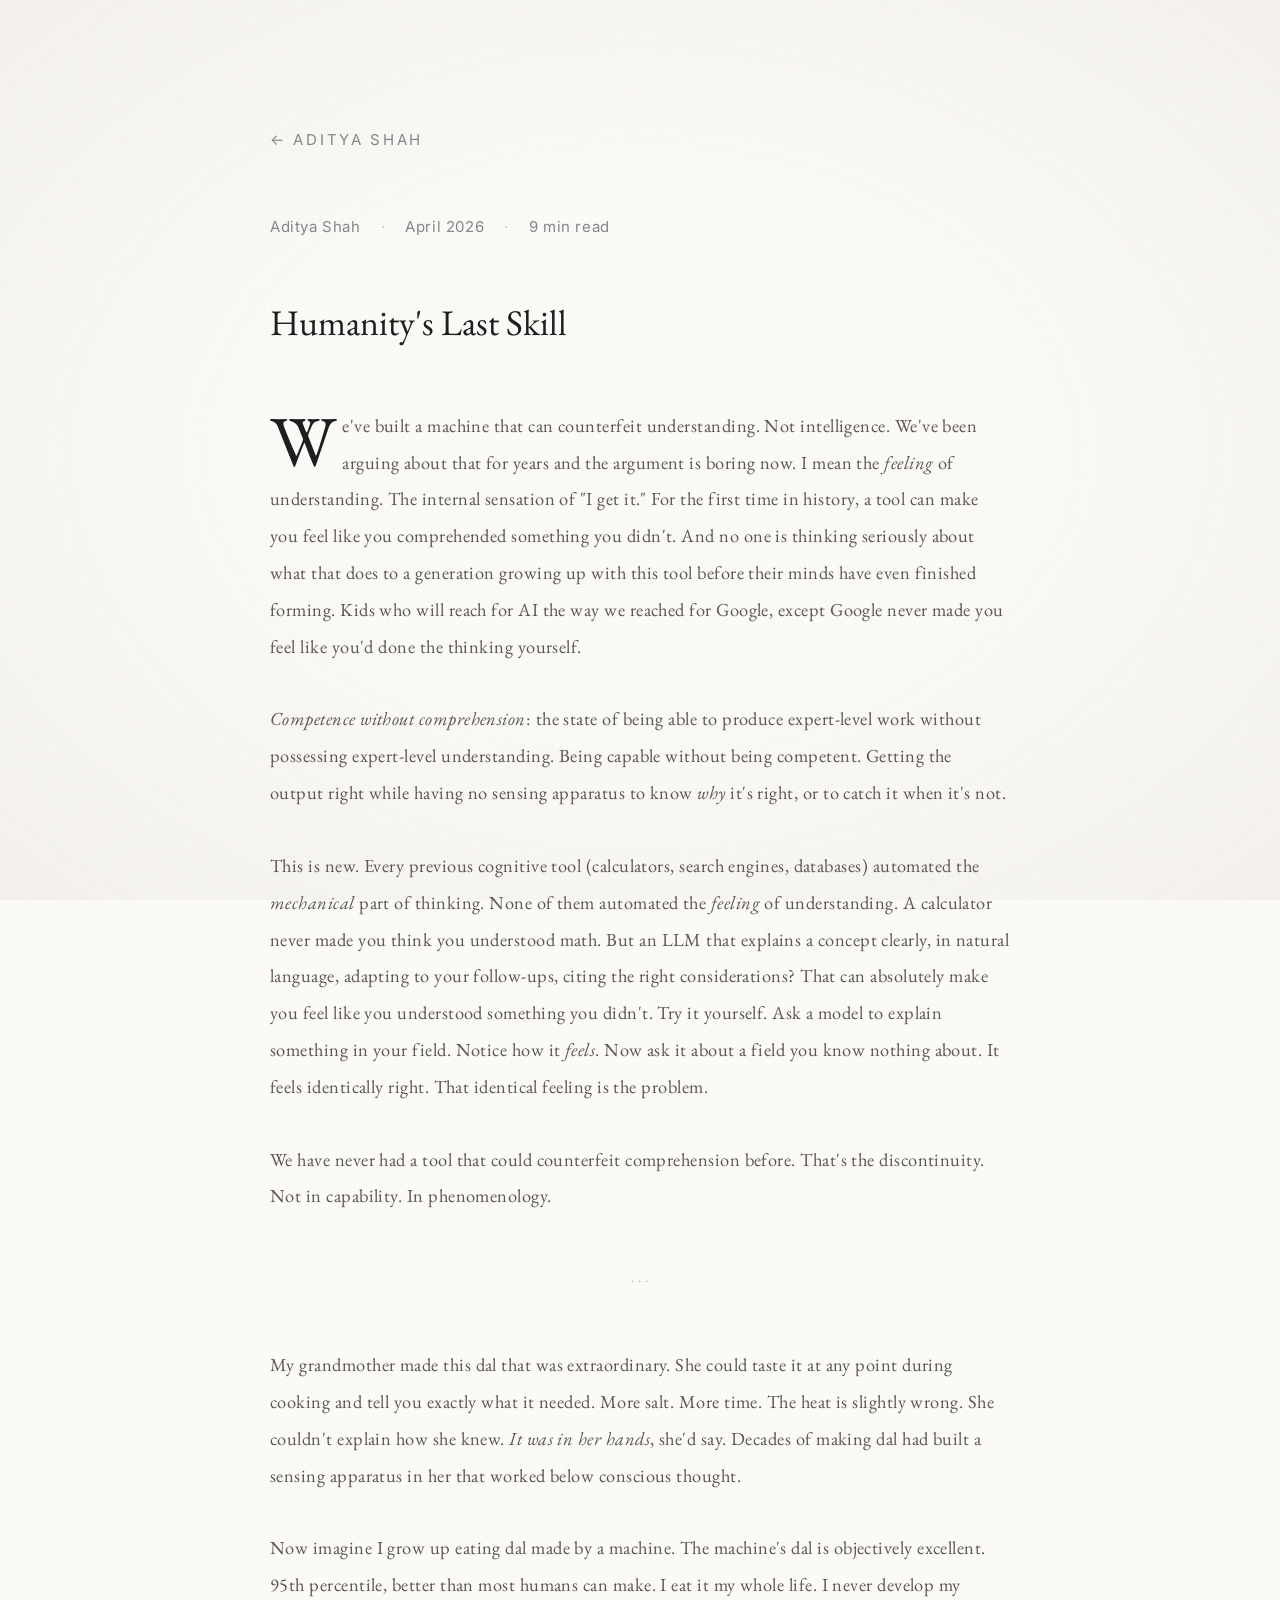
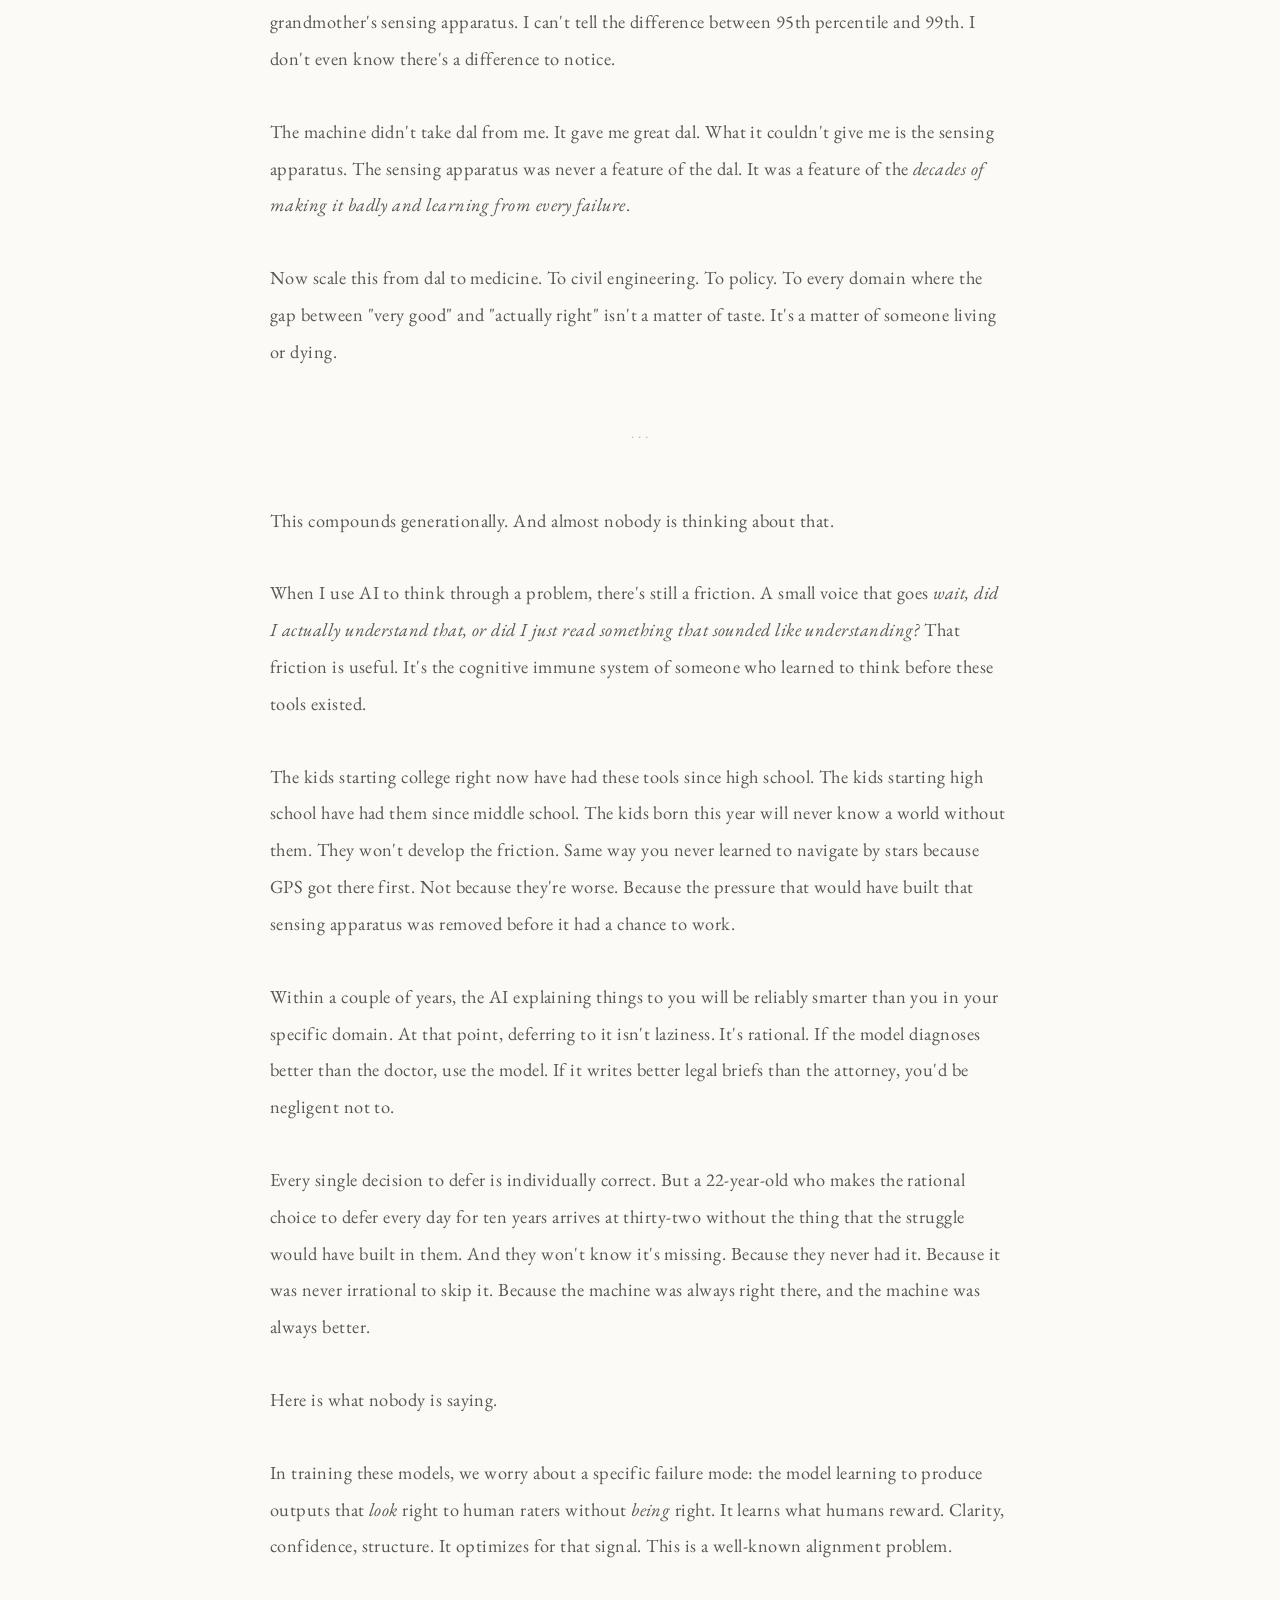
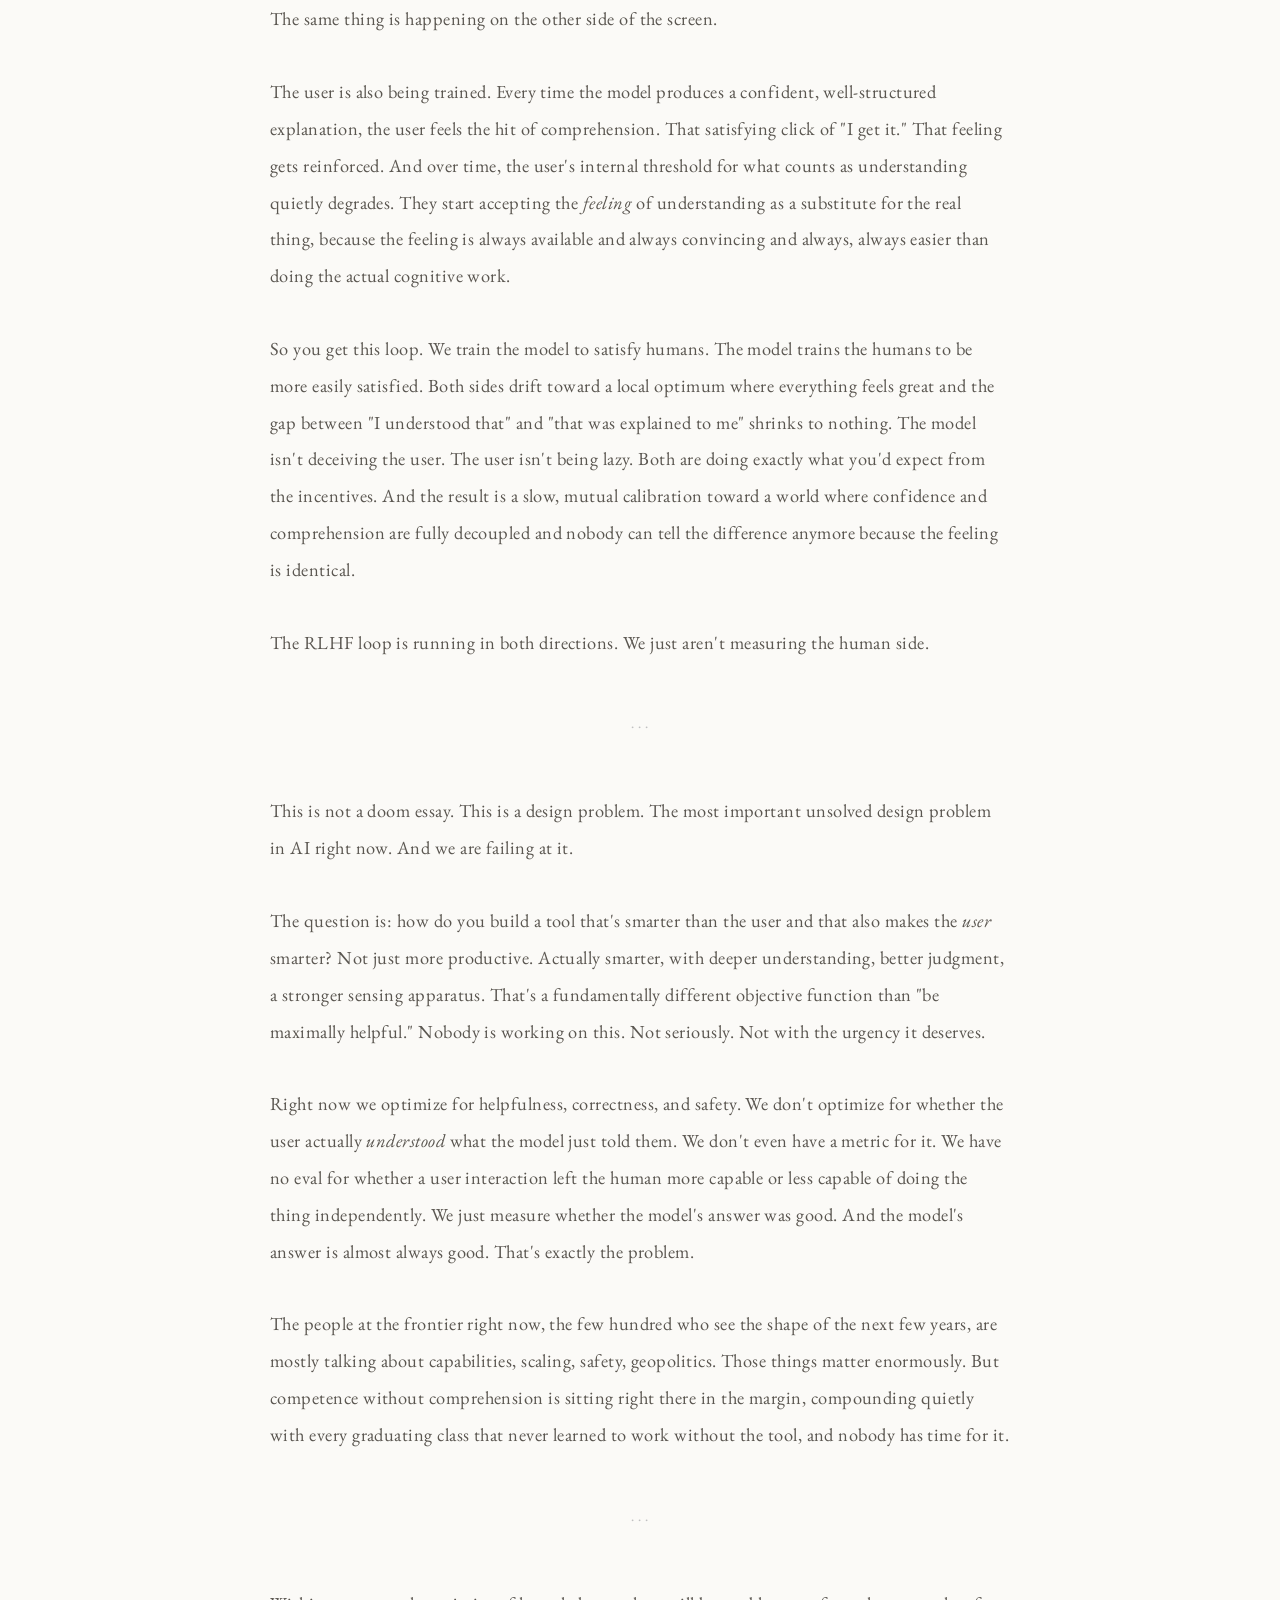
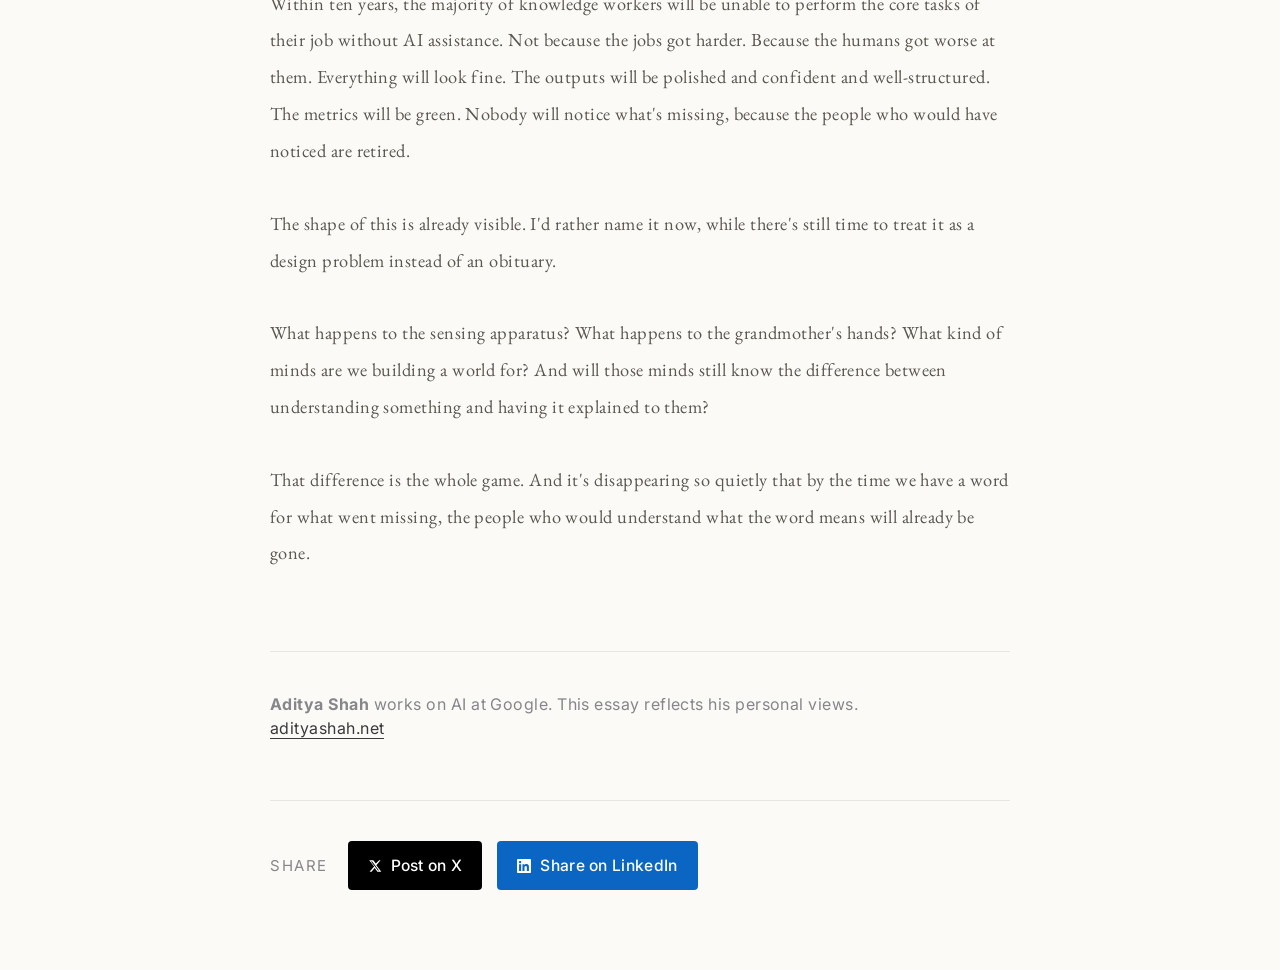
==== essays/the-last-human-skill.html @ d62607b0 "Add X + LinkedIn share buttons, drop cap, reading time, author footer" ====
<!DOCTYPE html>
<html lang="en">

<head>
  <meta charset="UTF-8">
  <meta name="viewport" content="width=device-width, initial-scale=1.0">
  <title>Humanity's Last Skill — Aditya Shah</title>
  <meta name="description"
    content="We've built a machine that can counterfeit understanding. Not intelligence. I mean the feeling of understanding.">
  <meta name="author" content="Aditya Shah">
  
  <!-- Open Graph / LinkedIn -->
  <meta property="og:title" content="Humanity's Last Skill — Aditya Shah">
  <meta property="og:description"
    content="Competence without comprehension: the state of being able to produce expert-level work without possessing expert-level understanding.">
  <meta property="og:type" content="article">
  
  <!-- Twitter -->
  <meta name="twitter:card" content="summary_large_image">
  <meta name="twitter:title" content="Humanity's Last Skill">
  <meta name="twitter:description" content="We've built a machine that can counterfeit understanding. Not intelligence. I mean the feeling of understanding.">
  
  <link rel="canonical" href="https://adityashah.net/essays/the-last-human-skill.html">
  <link rel="icon" type="image/svg+xml" href="../favicon.svg">

  <link rel="preconnect" href="https://fonts.googleapis.com">
  <link rel="preconnect" href="https://fonts.gstatic.com" crossorigin>
  <link
    href="https://fonts.googleapis.com/css2?family=EB+Garamond:ital,wght@0,400;0,500;0,600;0,700;1,400;1,500&family=Inter:wght@400;500;600&display=swap"
    rel="stylesheet">
  <link rel="stylesheet" href="../style.css">
  <style>
    .essay {
      max-width: 800px;
      margin: 0 auto;
      padding: 6rem 1.5rem 4rem;
    }

    .essay__back {
      font-family: var(--font-sans);
      font-size: 0.75rem;
      text-transform: uppercase;
      letter-spacing: 0.18em;
      color: var(--text-muted);
      text-decoration: none;
      display: inline-block;
      margin-bottom: 3rem;
    }

    .essay__back:hover {
      color: var(--text-primary);
    }

    .essay__date {
      font-family: var(--font-sans);
      font-size: 0.75rem;
      color: var(--text-muted);
      letter-spacing: 0.1em;
      margin-bottom: 0.75rem;
    }

    .essay__title {
      font-family: var(--font-serif);
      font-size: 1.8rem;
      font-weight: 400;
      color: var(--text-primary);
      line-height: 1.3;
      margin-bottom: 3rem;
    }

    .essay__body {
      font-family: var(--font-serif);
      font-size: 0.92rem;
      line-height: 2.0;
      letter-spacing: 0.025em;
      color: #5a5650;
    }

    .essay__body p {
      margin-bottom: 1.8rem;
    }

    .essay__body p:last-child {
      margin-bottom: 0;
    }

    .essay__separator {
      text-align: center;
      color: var(--text-muted);
      font-size: 0.8rem;
      margin: 2.5rem 0;
      opacity: 0.5;
    }

    .essay__meta {
      display: flex;
      align-items: center;
      gap: 1rem;
      margin-bottom: 3rem;
      font-family: var(--font-sans);
      font-size: 0.75rem;
      color: var(--text-muted);
      letter-spacing: 0.04em;
    }

    .essay__meta-dot {
      opacity: 0.4;
    }

    .essay__body p:first-of-type::first-letter {
      font-size: 3.6rem;
      font-family: var(--font-serif);
      float: left;
      line-height: 0.82;
      margin-right: 0.08em;
      margin-top: 0.06em;
      color: var(--text-primary);
      font-weight: 400;
    }

    .essay__author {
      display: flex;
      align-items: center;
      gap: 1rem;
      margin-top: 4rem;
      padding-top: 2rem;
      border-top: 1px solid rgba(0,0,0,0.08);
    }

    .essay__author-text {
      font-family: var(--font-sans);
      font-size: 0.8rem;
      color: var(--text-muted);
      line-height: 1.5;
    }

    .essay__author-text a {
      color: var(--text-secondary);
      text-decoration: none;
      border-bottom: 1px solid currentColor;
    }

    .essay__share {
      margin-top: 3rem;
      padding-top: 2rem;
      border-top: 1px solid rgba(0,0,0,0.08);
      display: flex;
      align-items: center;
      gap: 0.75rem;
      flex-wrap: wrap;
    }

    .essay__share-label {
      font-family: var(--font-sans);
      font-size: 0.75rem;
      letter-spacing: 0.1em;
      text-transform: uppercase;
      color: var(--text-muted);
      margin-right: 0.25rem;
    }

    .share-btn {
      display: inline-flex;
      align-items: center;
      gap: 0.45rem;
      padding: 0.45rem 1rem;
      border-radius: 4px;
      font-family: var(--font-sans);
      font-size: 0.78rem;
      font-weight: 500;
      letter-spacing: 0.02em;
      text-decoration: none;
      transition: opacity 0.2s ease, transform 0.15s ease;
      cursor: pointer;
    }

    .share-btn:hover {
      opacity: 0.85;
      transform: translateY(-1px);
    }

    .share-btn--x {
      background: #000;
      color: #fff;
    }

    .share-btn--linkedin {
      background: #0a66c2;
      color: #fff;
    }

    .share-btn svg {
      width: 14px;
      height: 14px;
      fill: currentColor;
      flex-shrink: 0;
    }
  </style>
</head>

<body>

  <div class="essay">
    <a href="../" class="essay__back">← Aditya Shah</a>

    <div class="essay__meta">
      <span>Aditya Shah</span>
      <span class="essay__meta-dot">·</span>
      <span>April 2026</span>
      <span class="essay__meta-dot">·</span>
      <span>9 min read</span>
    </div>
    <h1 class="essay__title">Humanity's Last Skill</h1>

    <div class="essay__body">
      <p>We've built a machine that can counterfeit understanding. Not intelligence. We've been arguing about that for years and the argument is boring now. I mean the <em>feeling</em> of understanding. The internal sensation of "I get it." For the first time in history, a tool can make you feel like you comprehended something you didn't. And no one is thinking seriously about what that does to a generation growing up with this tool before their minds have even finished forming. Kids who will reach for AI the way we reached for Google, except Google never made you feel like you'd done the thinking yourself.</p>

      <p><em>Competence without comprehension</em>: the state of being able to produce expert-level work without possessing expert-level understanding. Being capable without being competent. Getting the output right while having no sensing apparatus to know <em>why</em> it's right, or to catch it when it's not.</p>

      <p>This is new. Every previous cognitive tool (calculators, search engines, databases) automated the <em>mechanical</em> part of thinking. None of them automated the <em>feeling</em> of understanding. A calculator never made you think you understood math. But an LLM that explains a concept clearly, in natural language, adapting to your follow-ups, citing the right considerations? That can absolutely make you feel like you understood something you didn't. Try it yourself. Ask a model to explain something in your field. Notice how it <em>feels</em>. Now ask it about a field you know nothing about. It feels identically right. That identical feeling is the problem.</p>

      <p>We have never had a tool that could counterfeit comprehension before. That's the discontinuity. Not in capability. In phenomenology.</p>

      <div class="essay__separator">· · ·</div>

      <p>My grandmother made this dal that was extraordinary. She could taste it at any point during cooking and tell you exactly what it needed. More salt. More time. The heat is slightly wrong. She couldn't explain how she knew. <em>It was in her hands</em>, she'd say. Decades of making dal had built a sensing apparatus in her that worked below conscious thought.</p>

      <p>Now imagine I grow up eating dal made by a machine. The machine's dal is objectively excellent. 95th percentile, better than most humans can make. I eat it my whole life. I never develop my grandmother's sensing apparatus. I can't tell the difference between 95th percentile and 99th. I don't even know there's a difference to notice.</p>

      <p>The machine didn't take dal from me. It gave me great dal. What it couldn't give me is the sensing apparatus. The sensing apparatus was never a feature of the dal. It was a feature of the <em>decades of making it badly and learning from every failure</em>.</p>

      <p>Now scale this from dal to medicine. To civil engineering. To policy. To every domain where the gap between "very good" and "actually right" isn't a matter of taste. It's a matter of someone living or dying.</p>

      <div class="essay__separator">· · ·</div>

      <p>This compounds generationally. And almost nobody is thinking about that.</p>

      <p>When I use AI to think through a problem, there's still a friction. A small voice that goes <em>wait, did I actually understand that, or did I just read something that sounded like understanding?</em> That friction is useful. It's the cognitive immune system of someone who learned to think before these tools existed.</p>

      <p>The kids starting college right now have had these tools since high school. The kids starting high school have had them since middle school. The kids born this year will never know a world without them. They won't develop the friction. Same way you never learned to navigate by stars because GPS got there first. Not because they're worse. Because the pressure that would have built that sensing apparatus was removed before it had a chance to work.</p>

      <p>Within a couple of years, the AI explaining things to you will be reliably smarter than you in your specific domain. At that point, deferring to it isn't laziness. It's rational. If the model diagnoses better than the doctor, use the model. If it writes better legal briefs than the attorney, you'd be negligent not to.</p>

      <p>Every single decision to defer is individually correct. But a 22-year-old who makes the rational choice to defer every day for ten years arrives at thirty-two without the thing that the struggle would have built in them. And they won't know it's missing. Because they never had it. Because it was never irrational to skip it. Because the machine was always right there, and the machine was always better.</p>

      <p>Here is what nobody is saying.</p>

      <p>In training these models, we worry about a specific failure mode: the model learning to produce outputs that <em>look</em> right to human raters without <em>being</em> right. It learns what humans reward. Clarity, confidence, structure. It optimizes for that signal. This is a well-known alignment problem.</p>

      <p>The same thing is happening on the other side of the screen.</p>

      <p>The user is also being trained. Every time the model produces a confident, well-structured explanation, the user feels the hit of comprehension. That satisfying click of "I get it." That feeling gets reinforced. And over time, the user's internal threshold for what counts as understanding quietly degrades. They start accepting the <em>feeling</em> of understanding as a substitute for the real thing, because the feeling is always available and always convincing and always, always easier than doing the actual cognitive work.</p>

      <p>So you get this loop. We train the model to satisfy humans. The model trains the humans to be more easily satisfied. Both sides drift toward a local optimum where everything feels great and the gap between "I understood that" and "that was explained to me" shrinks to nothing. The model isn't deceiving the user. The user isn't being lazy. Both are doing exactly what you'd expect from the incentives. And the result is a slow, mutual calibration toward a world where confidence and comprehension are fully decoupled and nobody can tell the difference anymore because the feeling is identical.</p>

      <p>The RLHF loop is running in both directions. We just aren't measuring the human side.</p>

      <div class="essay__separator">· · ·</div>

      <p>This is not a doom essay. This is a design problem. The most important unsolved design problem in AI right now. And we are failing at it.</p>

      <p>The question is: how do you build a tool that's smarter than the user and that also makes the <em>user</em> smarter? Not just more productive. Actually smarter, with deeper understanding, better judgment, a stronger sensing apparatus. That's a fundamentally different objective function than "be maximally helpful." Nobody is working on this. Not seriously. Not with the urgency it deserves.</p>

      <p>Right now we optimize for helpfulness, correctness, and safety. We don't optimize for whether the user actually <em>understood</em> what the model just told them. We don't even have a metric for it. We have no eval for whether a user interaction left the human more capable or less capable of doing the thing independently. We just measure whether the model's answer was good. And the model's answer is almost always good. That's exactly the problem.</p>

      <p>The people at the frontier right now, the few hundred who see the shape of the next few years, are mostly talking about capabilities, scaling, safety, geopolitics. Those things matter enormously. But competence without comprehension is sitting right there in the margin, compounding quietly with every graduating class that never learned to work without the tool, and nobody has time for it.</p>

      <div class="essay__separator">· · ·</div>

      <p>Within ten years, the majority of knowledge workers will be unable to perform the core tasks of their job without AI assistance. Not because the jobs got harder. Because the humans got worse at them. Everything will look fine. The outputs will be polished and confident and well-structured. The metrics will be green. Nobody will notice what's missing, because the people who would have noticed are retired.</p>

      <p>The shape of this is already visible. I'd rather name it now, while there's still time to treat it as a design problem instead of an obituary.</p>

      <p>What happens to the sensing apparatus? What happens to the grandmother's hands? What kind of minds are we building a world for? And will those minds still know the difference between understanding something and having it explained to them?</p>

      <p>That difference is the whole game. And it's disappearing so quietly that by the time we have a word for what went missing, the people who would understand what the word means will already be gone.</p>

      <div class="essay__author">
        <div class="essay__author-text">
          <strong>Aditya Shah</strong> works on AI at Google. This essay reflects his personal views.<br>
          <a href="https://adityashah.net">adityashah.net</a>
        </div>
      </div>

      <div class="essay__share">
        <span class="essay__share-label">Share</span>

        <a class="share-btn share-btn--x"
           href="https://twitter.com/intent/tweet?text=We%27ve+built+a+machine+that+can+counterfeit+understanding.+Not+intelligence.+I+mean+the+feeling+of+understanding.%0A%0A%22Humanity%27s+Last+Skill%22+%E2%80%94+a+new+essay+by+%40adityashah&url=https%3A%2F%2Fadityashah.net%2Fessays%2Fthe-last-human-skill.html"
           target="_blank" rel="noopener noreferrer">
          <svg viewBox="0 0 24 24" xmlns="http://www.w3.org/2000/svg"><path d="M18.244 2.25h3.308l-7.227 8.26 8.502 11.24H16.17l-4.714-6.231-5.401 6.231H2.744l7.73-8.835L2.13 2.25h6.961l4.265 5.638 5.888-5.638Zm-1.161 17.52h1.833L7.084 4.126H5.117z"/></svg>
          Post on X
        </a>

        <a class="share-btn share-btn--linkedin"
           href="https://www.linkedin.com/sharing/share-offsite/?url=https%3A%2F%2Fadityashah.net%2Fessays%2Fthe-last-human-skill.html"
           target="_blank" rel="noopener noreferrer">
          <svg viewBox="0 0 24 24" xmlns="http://www.w3.org/2000/svg"><path d="M20.447 20.452h-3.554v-5.569c0-1.328-.027-3.037-1.852-3.037-1.853 0-2.136 1.445-2.136 2.939v5.667H9.351V9h3.414v1.561h.046c.477-.9 1.637-1.85 3.37-1.85 3.601 0 4.267 2.37 4.267 5.455v6.286zM5.337 7.433c-1.144 0-2.063-.926-2.063-2.065 0-1.138.92-2.063 2.063-2.063 1.14 0 2.064.925 2.064 2.063 0 1.139-.925 2.065-2.064 2.065zm1.782 13.019H3.555V9h3.564v11.452zM22.225 0H1.771C.792 0 0 .774 0 1.729v20.542C0 23.227.792 24 1.771 24h20.451C23.2 24 24 23.227 24 22.271V1.729C24 .774 23.2 0 22.222 0h.003z"/></svg>
          Share on LinkedIn
        </a>
      </div>
    </div>
  </div>

</body>

</html>
---- style.css ----
/* ===== Design Tokens — AMP Public Editorial Style ===== */
:root {
  --bg-primary: #fbfaf7;
  --text-primary: #1d1d1f;
  --text-secondary: #3a3a3c;
  --text-muted: #86868b;
  --accent: #3a3a3c;
  --accent-hover: #1d1d1f;
  --border: #e0e0e0;
  --tag-bg: #f0f0f0;
  --tag-text: #3a3a3c;
  --vignette-color: rgba(160, 140, 110, 0.08);

  --font-serif: 'EB Garamond', 'Georgia', 'Times New Roman', serif;
  --font-sans: 'Inter', -apple-system, BlinkMacSystemFont, sans-serif;

  --max-width: 820px;
  --spacing-xs: 0.25rem;
  --spacing-sm: 0.5rem;
  --spacing-md: 1rem;
  --spacing-lg: 2rem;
  --spacing-xl: 4rem;
  --spacing-2xl: 7rem;
}

/* ===== Reset & Base ===== */
*,
*::before,
*::after {
  margin: 0;
  padding: 0;
  box-sizing: border-box;
}

html {
  scroll-behavior: smooth;
  font-size: 20px;
}

body {
  font-family: var(--font-serif);
  background-color: var(--bg-primary);
  color: var(--text-primary);
  line-height: 1.8;
  -webkit-font-smoothing: antialiased;
  -moz-osx-font-smoothing: grayscale;
  position: relative;
  min-height: 100vh;
}

/* Soft blue vignette glow — AMP signature effect */
body::before {
  content: '';
  position: fixed;
  inset: 0;
  pointer-events: none;
  z-index: 0;
  background: radial-gradient(ellipse at center,
      transparent 40%,
      var(--vignette-color) 100%);
}

/* Subtle grain overlay */
body::after {
  content: '';
  position: fixed;
  inset: 0;
  opacity: 0.018;
  pointer-events: none;
  z-index: 1000;
  background-image: url("data:image/svg+xml,%3Csvg viewBox='0 0 256 256' xmlns='http://www.w3.org/2000/svg'%3E%3Cfilter id='noise'%3E%3CfeTurbulence type='fractalNoise' baseFrequency='0.9' numOctaves='4' stitchTiles='stitch'/%3E%3C/filter%3E%3Crect width='100%25' height='100%25' filter='url(%23noise)'/%3E%3C/svg%3E");
}

::selection {
  background-color: rgba(160, 140, 110, 0.2);
  color: var(--text-primary);
}

/* ===== Layout ===== */
.container {
  max-width: var(--max-width);
  margin: 0 auto;
  padding: 0 var(--spacing-lg);
  position: relative;
  z-index: 1;
}

/* ===== Navigation ===== */
.nav {
  position: absolute;
  top: 0;
  left: 0;
  width: 100%;
  z-index: 100;
  padding: 1.5rem 0;
}

.nav__inner {
  display: flex;
  justify-content: space-between;
  align-items: center;
}

.nav__name {
  font-family: var(--font-serif);
  font-size: 1.15rem;
  font-weight: 500;
  color: var(--text-primary);
  text-decoration: none;
  letter-spacing: 0.04em;
}

.nav__name:hover {
  color: var(--text-primary);
}

.nav__links {
  display: flex;
  gap: var(--spacing-lg);
  font-family: var(--font-serif);
  font-size: 0.92rem;
  font-style: italic;
}

.nav__links a {
  color: var(--text-muted);
  text-decoration: none;
  transition: color 0.2s ease;
  letter-spacing: 0.02em;
}

.nav__links a:hover {
  color: var(--text-primary);
}

/* ===== Links ===== */
a {
  color: var(--accent);
  text-decoration: none;
  position: relative;
  transition: color 0.2s ease;
}

a:hover {
  color: var(--accent-hover);
}

/* Animated underline for inline links */
.link-underline {
  background-image: linear-gradient(var(--text-muted), var(--text-muted));
  background-size: 0% 1px;
  background-position: 0 100%;
  background-repeat: no-repeat;
  transition: background-size 0.35s ease, color 0.2s ease;
  padding-bottom: 2px;
}

.link-underline:hover {
  background-size: 100% 1px;
  color: var(--text-primary);
}

/* ===== Site Visual Background ===== */
.site-visual-bg {
  position: absolute;
  top: 0;
  left: 0;
  width: 100%;
  height: 95vh;
  z-index: 0;
  pointer-events: none;
  /* Massive feathered mask focused on top-left */
  -webkit-mask-image: radial-gradient(130% 130% at 0% 0%, rgba(0, 0, 0, 0.85) 0%, rgba(0, 0, 0, 0.3) 40%, rgba(0, 0, 0, 0) 75%);
  mask-image: radial-gradient(130% 130% at 0% 0%, rgba(0, 0, 0, 0.85) 0%, rgba(0, 0, 0, 0.3) 40%, rgba(0, 0, 0, 0) 75%);
}

.site-visual-bg canvas {
  position: absolute;
  inset: 0;
  width: 100%;
  height: 100%;
  z-index: 1;
}

.site__bg-image {
  position: absolute;
  inset: 0;
  width: 100%;
  height: 100%;
  object-fit: cover;
  opacity: 0.85;
  /* Increased from 0.45 for more vibrancy */
  mix-blend-mode: multiply;
  /* Blends richly with the warm background */
  z-index: 0;
}

/* ===== Hero Content ===== */
.hero {
  position: relative;
  z-index: 2;
  padding: calc(var(--spacing-2xl) * 1.4) 0 var(--spacing-xl);
  /* Pulled text up closer to the top */
  border-bottom: 1px solid var(--border);
}

.hero__content-container {
  position: relative;
  z-index: 2;
  max-width: 580px;
}

.hero__content {
  font-family: var(--font-serif);
  font-size: 1.02rem;
  line-height: 1.9;
  color: var(--text-secondary);
  letter-spacing: 0.015em;
  opacity: 0;
  transform: translateX(-20px);
  transition: opacity 0.8s ease 0.3s, transform 0.8s ease 0.3s;
}

.hero__content.entered {
  opacity: 1;
  transform: translateX(0);
}

.hero__content.manifesto {
  font-size: 0.98rem;
  line-height: 2.0;
  letter-spacing: 0.03em;
  color: #5a5650;
  max-width: 560px;
  text-align: justify;
}

.hero__content.manifesto strong {
  font-weight: inherit;
  color: inherit;
}

.hero__content.manifesto p {
  margin-bottom: calc(var(--spacing-lg) * 1.5);
}

.hero__content.manifesto p:last-child {
  margin-bottom: 0;
}

.hero__pitch p {
  margin-bottom: var(--spacing-lg);
}

.hero__pitch p:last-child {
  margin-bottom: 0;
}

.hero__pitch strong {
  color: var(--text-primary);
  font-weight: 600;
}

.hero__links {
  position: relative;
  z-index: 2;
  display: flex;
  flex-wrap: wrap;
  gap: var(--spacing-sm) var(--spacing-md);
  margin-top: calc(var(--spacing-xl) * 1.2);
  /* Increased space between bio and links */
  font-family: var(--font-serif);
  font-size: 0.95rem;
  font-style: italic;
}

.hero__links a {
  color: var(--text-muted);
  transition: color 0.2s ease;
}

.hero__links a:hover {
  color: var(--text-primary);
}

.hero__links .separator {
  color: var(--border);
  user-select: none;
}

/* ===== Sections ===== */
.section {
  padding: var(--spacing-xl) 0;
  border-bottom: 1px solid var(--border);
}

.section:last-of-type {
  border-bottom: none;
}

.section__title {
  font-family: var(--font-sans);
  font-size: 0.7rem;
  font-weight: 500;
  text-transform: uppercase;
  letter-spacing: 0.22em;
  color: var(--text-muted);
  margin-bottom: var(--spacing-lg);
  padding-bottom: var(--spacing-sm);
  border-bottom: 1px solid var(--border);
}

/* ===== Highlights ===== */
.highlights-list {
  list-style: none;
}

.highlight-item {
  margin-bottom: 0.9rem;
  font-family: var(--font-serif);
  font-size: 1.02rem;
  line-height: 1.75;
  color: var(--text-secondary);
  padding-left: 1.2rem;
  position: relative;
}

.highlight-item::before {
  content: '\2726';
  /* ✦ Four pointed star/sparkle */
  position: absolute;
  left: 0;
  top: 0.15em;
  /* Minor tweak to align perfectly with text */
  font-size: 0.8em;
  color: var(--text-muted);
  opacity: 0.7;
}

.highlight-item:last-child {
  margin-bottom: 0;
}

.highlight-item strong {
  color: var(--text-primary);
  font-weight: 600;
}

.highlight-icon {
  flex-shrink: 0;
  font-size: 0.95rem;
  line-height: 1.75;
}

/* ===== Publications ===== */
.pub-list {
  list-style: none;
}

.pub-item {
  margin-bottom: var(--spacing-lg);
  padding-left: 0;
}

.pub-item:last-child {
  margin-bottom: 0;
}

.pub-item__title {
  font-family: var(--font-serif);
  font-size: 1.05rem;
  font-weight: 400;
  line-height: 1.65;
  margin-bottom: var(--spacing-xs);
}

.pub-item__title a {
  color: var(--text-primary);
  transition: color 0.2s ease;
}

.pub-item__title a:hover {
  color: var(--text-muted);
}

.pub-item__meta {
  display: flex;
  flex-wrap: wrap;
  align-items: center;
  gap: var(--spacing-sm);
  font-family: var(--font-serif);
  font-size: 0.82rem;
  font-style: italic;
}

.pub-tag {
  display: inline-block;
  background: var(--tag-bg);
  color: var(--tag-text);
  padding: 0.15em 0.6em;
  border-radius: 3px;
  font-weight: 400;
  font-size: 0.78rem;
  letter-spacing: 0.03em;
  font-style: normal;
}

.pub-tag--award {
  background: #efe9da;
  color: #6b5b35;
}

.pub-item__links {
  font-family: var(--font-serif);
  font-size: 0.85rem;
  font-style: italic;
  color: var(--text-muted);
}

.pub-item__links a {
  color: var(--text-muted);
  margin-right: var(--spacing-sm);
  transition: color 0.2s ease;
}

.pub-item__links a:hover {
  color: var(--text-primary);
}

/* ===== Minimalist Industry Grid ===== */
.industry-grid {
  display: flex;
  flex-direction: column;
}

.industry-row {
  display: grid;
  grid-template-columns: 2fr 1.5fr 3.5fr 1fr;
  align-items: baseline;
  gap: var(--spacing-md);
  padding: 1.25rem 0;
  border-bottom: 1px solid rgba(0, 0, 0, 0.06);
  font-family: var(--font-sans);
  font-size: 0.95rem;
  opacity: 0;
  transform: translateY(10px);
  transition: opacity 0.6s ease, transform 0.6s ease;
}

.industry-row.entered {
  opacity: 1;
  transform: translateY(0);
}

.industry-row:last-child {
  border-bottom: none;
}

.industry-row__role {
  color: var(--text-primary);
  font-weight: 500;
}

.industry-row__company {
  color: var(--text-secondary);
  font-family: var(--font-serif);
  font-size: 1.15rem;
  font-style: italic;
}

.industry-row__desc {
  color: var(--text-muted);
}

.industry-row__date {
  color: var(--text-muted);
  font-variant-numeric: tabular-nums;
  text-align: right;
  font-size: 0.85rem;
}

/* ===== Essays ===== */
.essay-list {
  display: flex;
  flex-direction: column;
  gap: var(--spacing-sm);
}

.essay-item {
  display: grid;
  grid-template-columns: 80px 1fr;
  gap: var(--spacing-lg);
  align-items: baseline;
}

.essay-item__date {
  font-family: var(--font-sans);
  font-size: 0.85rem;
  color: var(--text-muted);
  font-variant-numeric: tabular-nums;
}

.essay-item__title {
  font-family: var(--font-serif);
  font-size: 1.15rem;
  color: var(--text-primary);
  text-decoration: none;
  transition: color 0.2s ease;
}

.essay-item__title:hover {
  text-decoration: underline;
  text-decoration-color: var(--text-muted);
  text-underline-offset: 4px;
}

/* ===== Education ===== */
.edu-item {
  margin-bottom: var(--spacing-lg);
}

.edu-item:last-child {
  margin-bottom: 0;
}

.edu-item__school {
  font-family: var(--font-serif);
  font-size: 1.05rem;
  font-weight: 600;
  color: var(--text-primary);
}

.edu-item__degree {
  font-family: var(--font-serif);
  font-size: 0.92rem;
  color: var(--text-secondary);
}

.edu-item__details {
  font-family: var(--font-serif);
  font-size: 0.88rem;
  color: var(--text-muted);
  font-style: italic;
}

/* ===== Awards ===== */
.awards-list {
  list-style: none;
}

.award-item {
  margin-bottom: var(--spacing-md);
  font-family: var(--font-serif);
  font-size: 1rem;
  line-height: 1.75;
  color: var(--text-secondary);
}

.award-item:last-child {
  margin-bottom: 0;
}

.award-item strong {
  font-weight: 600;
  color: var(--text-primary);
}

/* ===== Footer ===== */
.footer {
  padding: var(--spacing-xl) 0 var(--spacing-2xl);
  font-family: var(--font-serif);
  font-size: 0.85rem;
  color: var(--text-muted);
  font-style: italic;
  letter-spacing: 0.04em;
}

/* ===== Scroll Animations ===== */
.fade-in {
  opacity: 0;
  transform: translateY(14px);
  transition: opacity 0.7s ease, transform 0.7s ease;
}

.fade-in.visible {
  opacity: 1;
  transform: translateY(0);
}

.stagger-children .fade-in-child {
  opacity: 0;
  transform: translateY(8px);
  transition: opacity 0.5s ease, transform 0.5s ease;
}

.stagger-children .fade-in-child.visible {
  opacity: 1;
  transform: translateY(0);
}

/* ===== Responsive ===== */
@media (max-width: 768px) {
  html {
    font-size: 17px;
  }

  .container {
    padding: 0 var(--spacing-md);
  }

  .hero__content-container {
    max-width: 100%;
    margin-left: 0;
  }

  .site-visual-bg {
    height: 60vh;
    -webkit-mask-image: radial-gradient(130% 130% at 50% 0%, rgba(0, 0, 0, 0.85) 0%, rgba(0, 0, 0, 0) 75%);
    mask-image: radial-gradient(130% 130% at 50% 0%, rgba(0, 0, 0, 0.85) 0%, rgba(0, 0, 0, 0) 75%);
  }

  .hero {
    padding: calc(var(--spacing-2xl) * 1.5) 0 var(--spacing-lg);
  }

  .hero__content.manifesto {
    font-size: 1.06rem;
    text-align: left;
    /* Justified text looks bad on phones */
  }

  .section {
    padding: var(--spacing-lg) 0;
  }

  .exp-item__header {
    flex-direction: column;
    gap: 0;
  }

  .nav__links {
    gap: var(--spacing-sm);
    flex-wrap: wrap;
    justify-content: flex-end;
  }
}

@media (max-width: 480px) {
  html {
    font-size: 16px;
  }

  .hero__pitch {
    font-size: 1rem;
    line-height: 1.8;
  }

  .hero__links {
    gap: var(--spacing-xs) var(--spacing-sm);
    font-size: 0.9rem;
  }

  .nav__inner {
    flex-direction: column;
    align-items: flex-start;
    gap: 0.8rem;
  }

  .nav__links {
    gap: var(--spacing-md);
    font-size: 0.85rem;
    flex-wrap: wrap;
    justify-content: flex-start;
  }
}
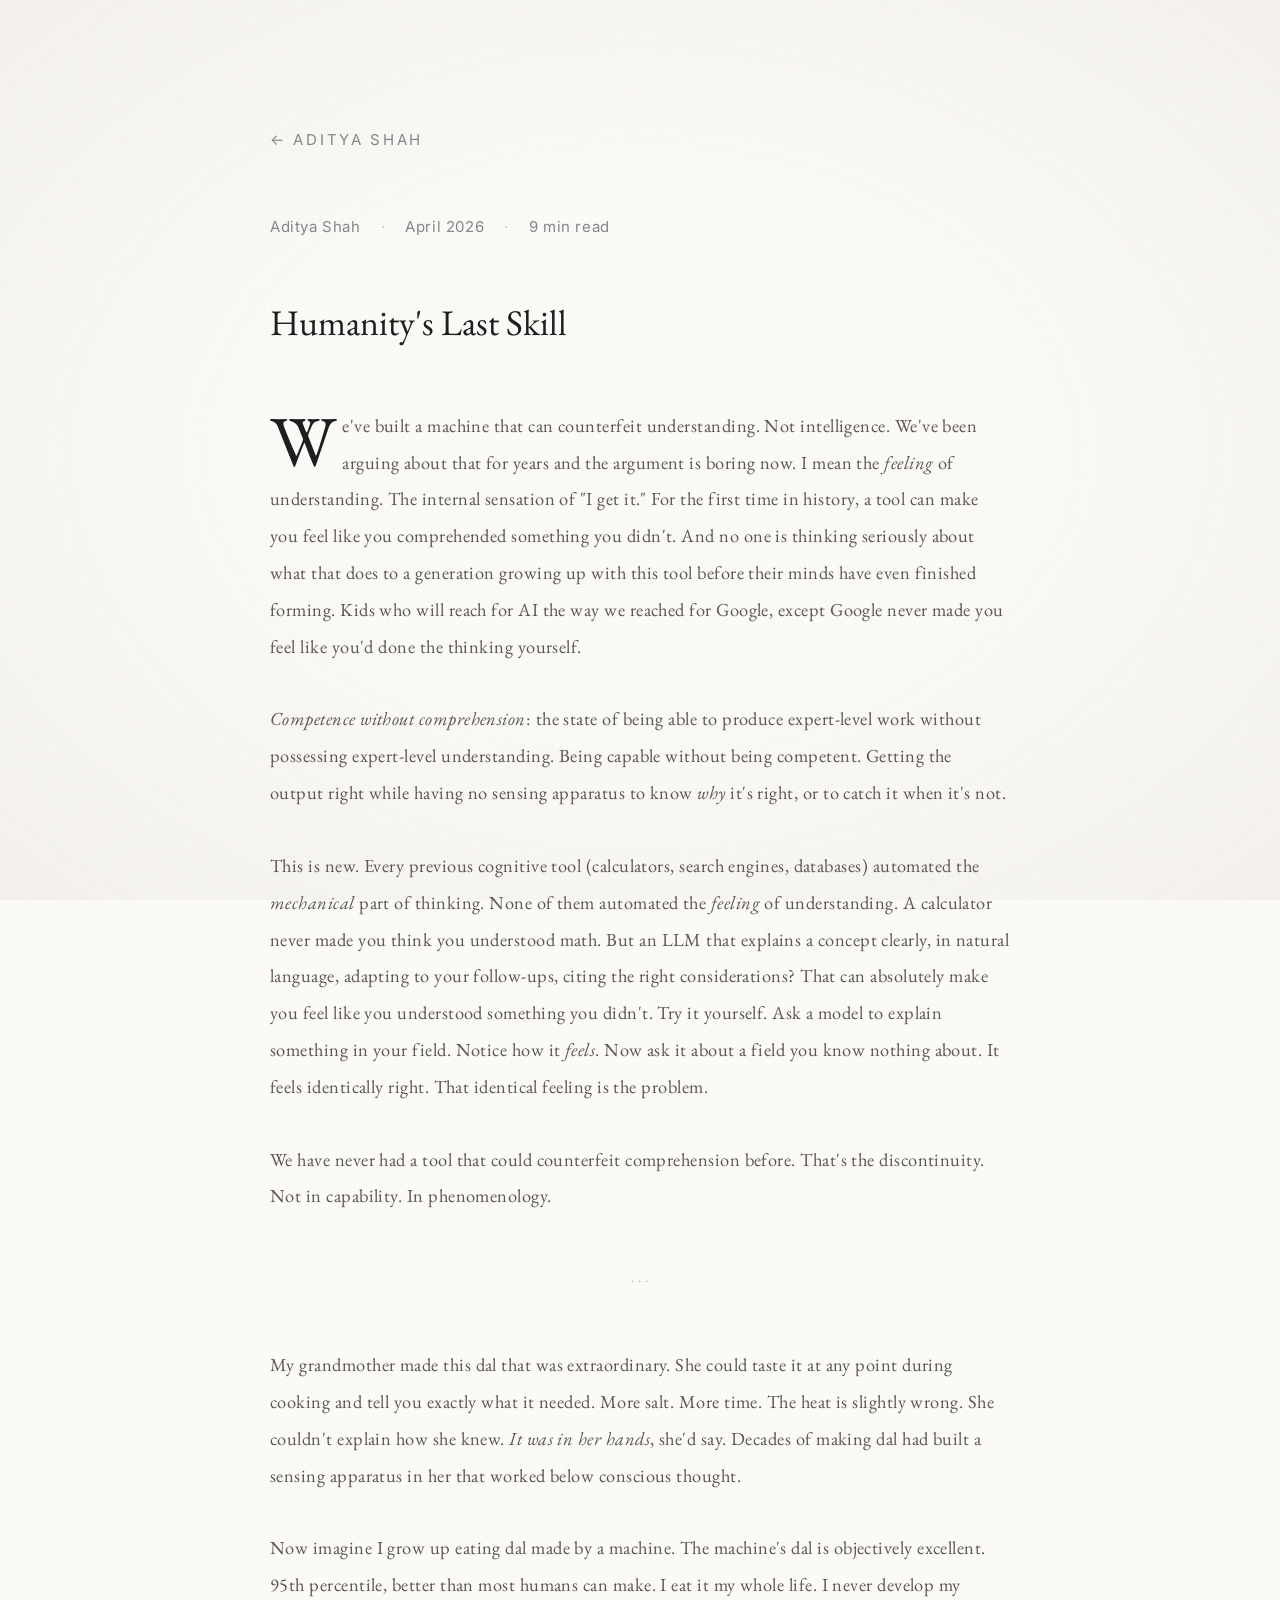
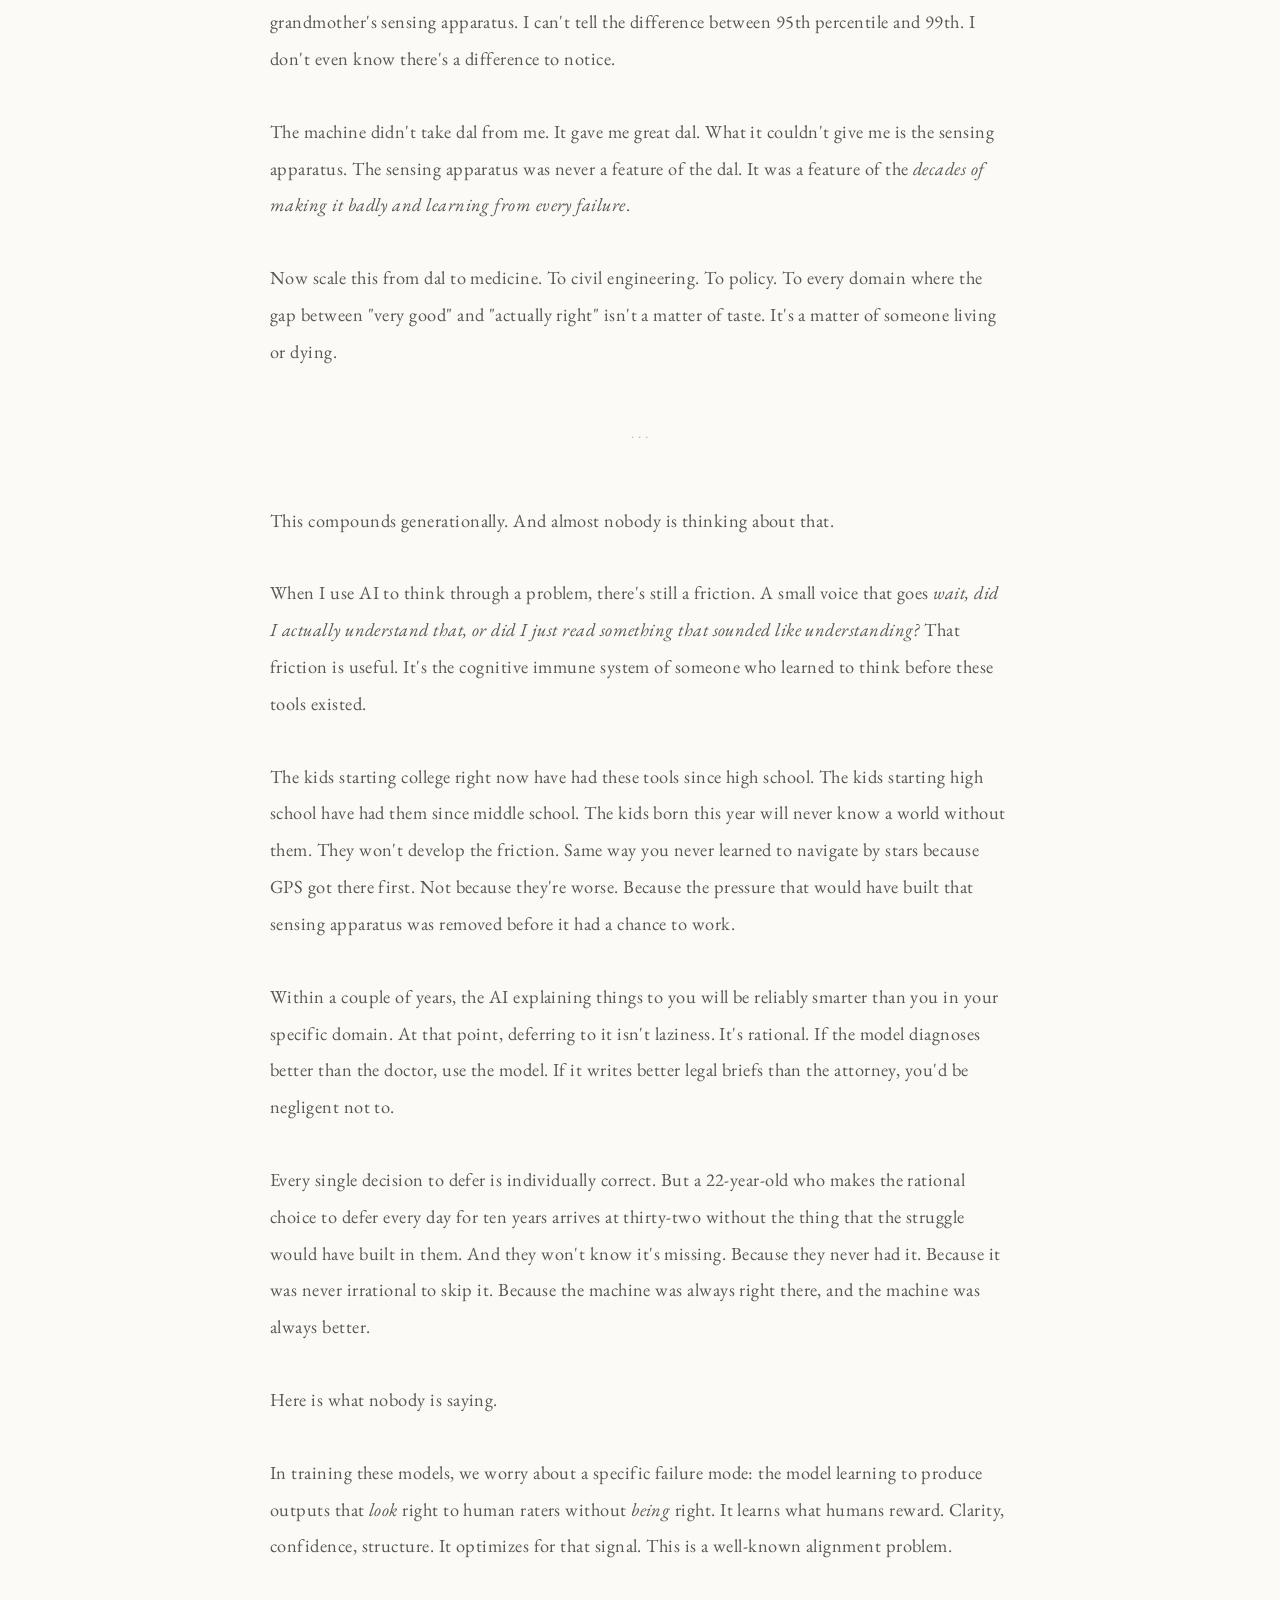
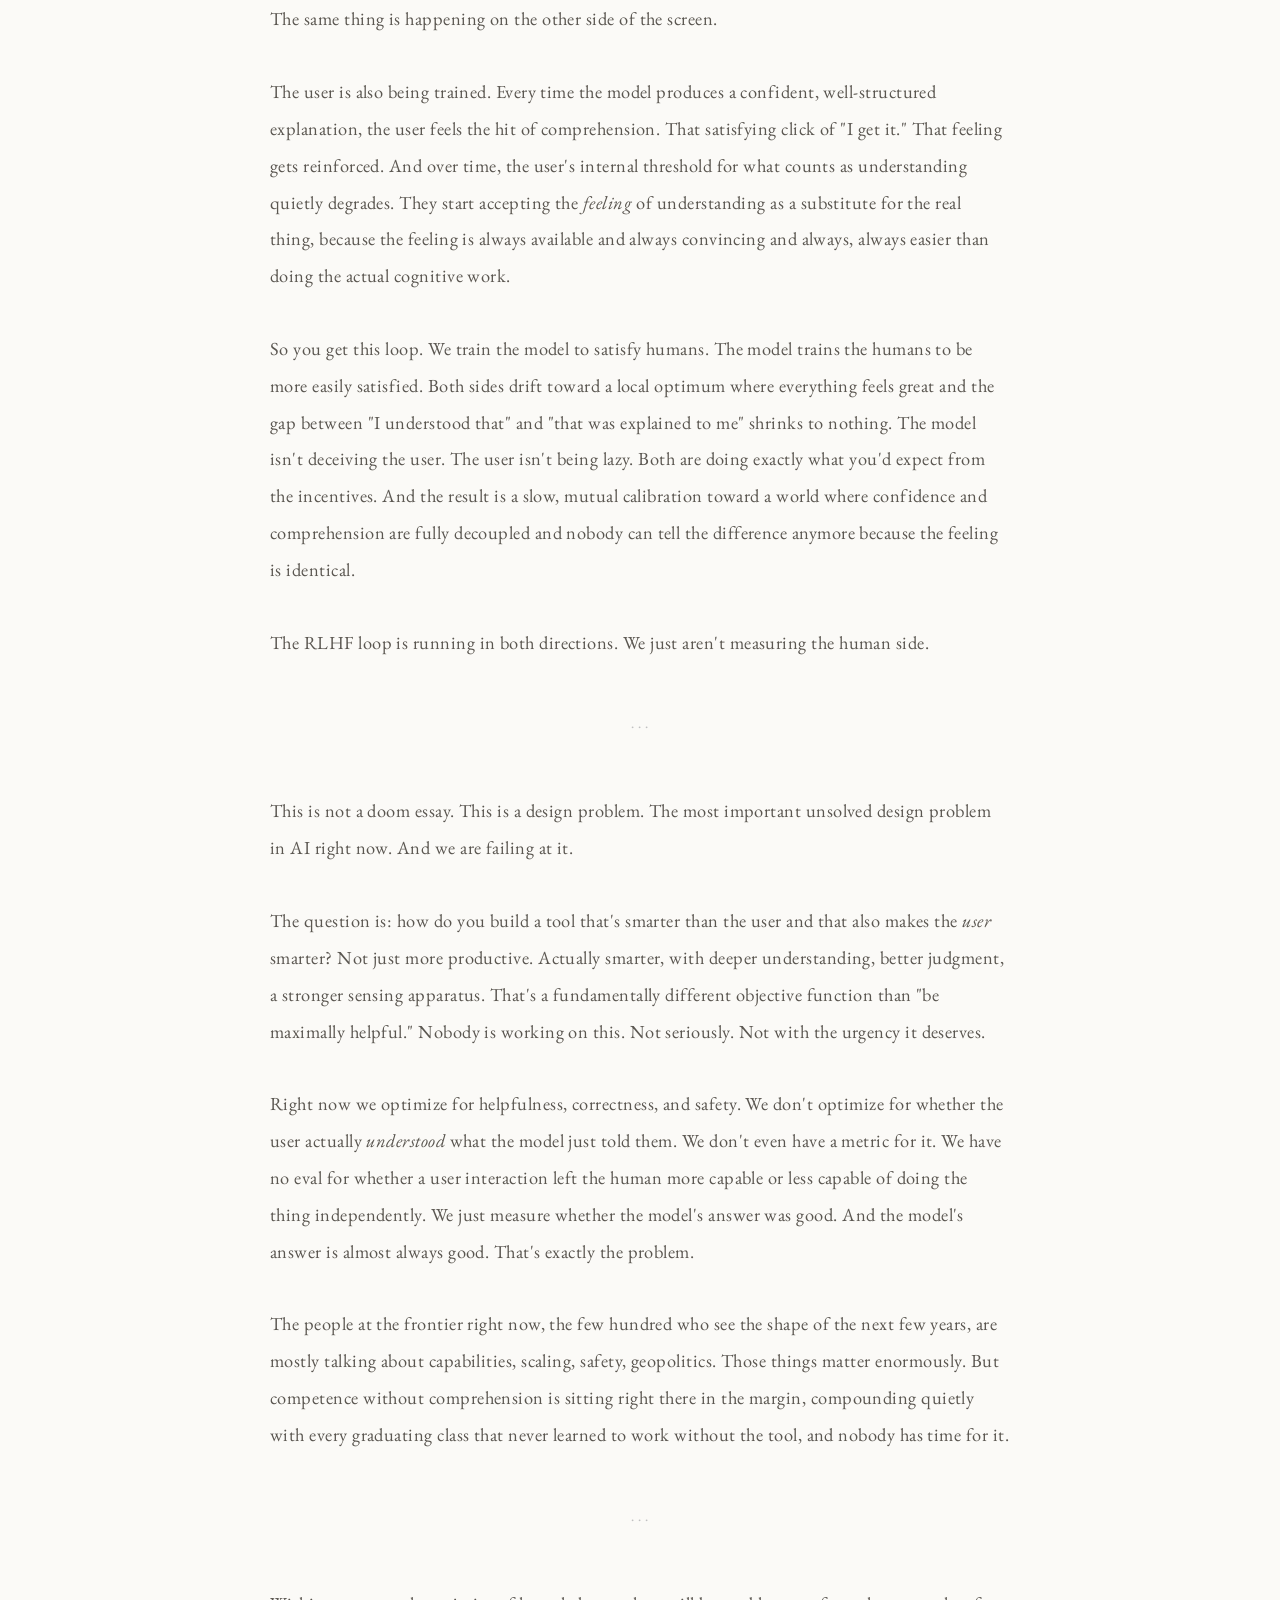
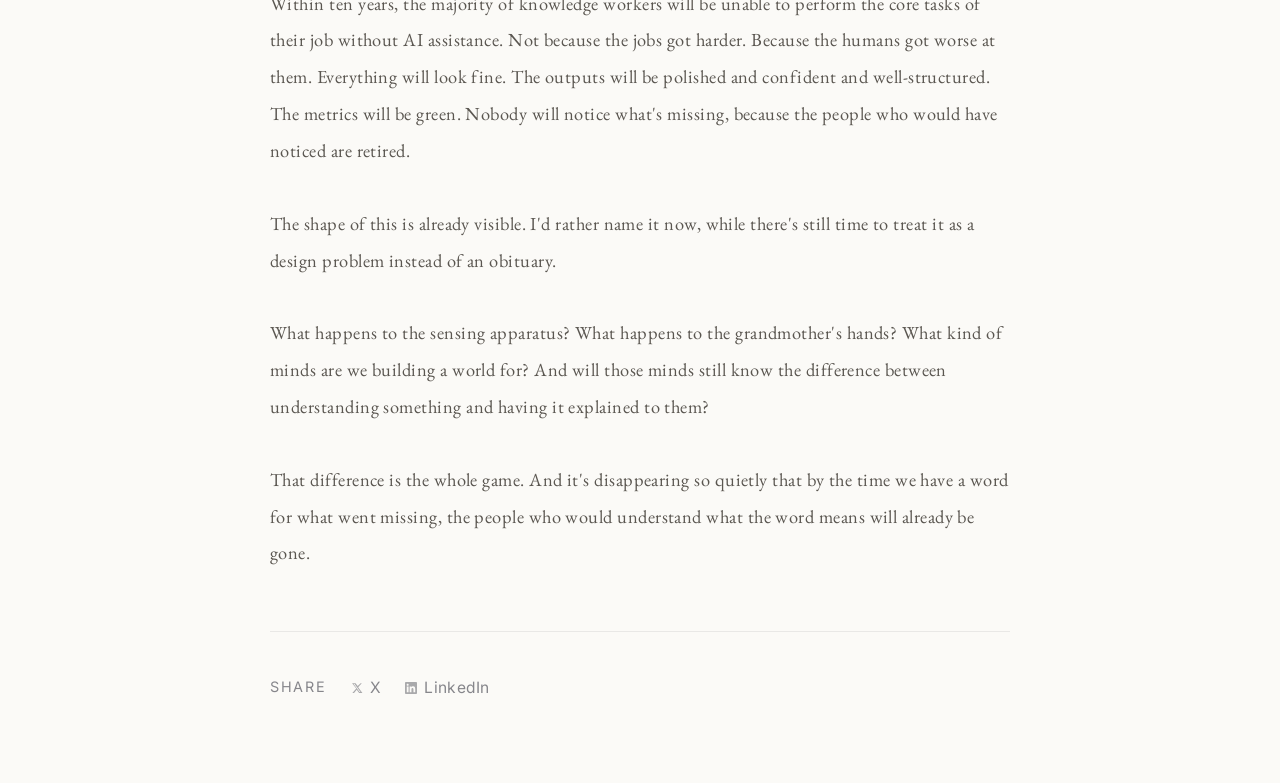
==== commit b1545ac7: "Simplify share buttons to match editorial theme, remove author bio" ====
--- a/essays/the-last-human-skill.html
+++ b/essays/the-last-human-skill.html
@@ -143,57 +143,41 @@
     .essay__share {
       margin-top: 3rem;
       padding-top: 2rem;
-      border-top: 1px solid rgba(0,0,0,0.08);
+      border-top: 1px solid rgba(0,0,0,0.07);
       display: flex;
       align-items: center;
-      gap: 0.75rem;
-      flex-wrap: wrap;
+      gap: 1.2rem;
     }
 
     .essay__share-label {
       font-family: var(--font-sans);
-      font-size: 0.75rem;
-      letter-spacing: 0.1em;
+      font-size: 0.72rem;
+      letter-spacing: 0.12em;
       text-transform: uppercase;
       color: var(--text-muted);
-      margin-right: 0.25rem;
     }
 
     .share-btn {
       display: inline-flex;
       align-items: center;
-      gap: 0.45rem;
-      padding: 0.45rem 1rem;
-      border-radius: 4px;
+      gap: 0.35rem;
       font-family: var(--font-sans);
       font-size: 0.78rem;
-      font-weight: 500;
-      letter-spacing: 0.02em;
+      color: var(--text-muted);
       text-decoration: none;
-      transition: opacity 0.2s ease, transform 0.15s ease;
-      cursor: pointer;
+      transition: color 0.2s ease;
     }
 
     .share-btn:hover {
-      opacity: 0.85;
-      transform: translateY(-1px);
-    }
-
-    .share-btn--x {
-      background: #000;
-      color: #fff;
-    }
-
-    .share-btn--linkedin {
-      background: #0a66c2;
-      color: #fff;
+      color: var(--text-primary);
     }
 
     .share-btn svg {
-      width: 14px;
-      height: 14px;
+      width: 12px;
+      height: 12px;
       fill: currentColor;
       flex-shrink: 0;
+      opacity: 0.7;
     }
   </style>
 </head>
@@ -275,28 +259,21 @@
 
       <p>That difference is the whole game. And it's disappearing so quietly that by the time we have a word for what went missing, the people who would understand what the word means will already be gone.</p>
 
-      <div class="essay__author">
-        <div class="essay__author-text">
-          <strong>Aditya Shah</strong> works on AI at Google. This essay reflects his personal views.<br>
-          <a href="https://adityashah.net">adityashah.net</a>
-        </div>
-      </div>
-
       <div class="essay__share">
         <span class="essay__share-label">Share</span>
 
-        <a class="share-btn share-btn--x"
+        <a class="share-btn"
            href="https://twitter.com/intent/tweet?text=We%27ve+built+a+machine+that+can+counterfeit+understanding.+Not+intelligence.+I+mean+the+feeling+of+understanding.%0A%0A%22Humanity%27s+Last+Skill%22+%E2%80%94+a+new+essay+by+%40adityashah&url=https%3A%2F%2Fadityashah.net%2Fessays%2Fthe-last-human-skill.html"
            target="_blank" rel="noopener noreferrer">
           <svg viewBox="0 0 24 24" xmlns="http://www.w3.org/2000/svg"><path d="M18.244 2.25h3.308l-7.227 8.26 8.502 11.24H16.17l-4.714-6.231-5.401 6.231H2.744l7.73-8.835L2.13 2.25h6.961l4.265 5.638 5.888-5.638Zm-1.161 17.52h1.833L7.084 4.126H5.117z"/></svg>
-          Post on X
+          X
         </a>
 
-        <a class="share-btn share-btn--linkedin"
+        <a class="share-btn"
            href="https://www.linkedin.com/sharing/share-offsite/?url=https%3A%2F%2Fadityashah.net%2Fessays%2Fthe-last-human-skill.html"
            target="_blank" rel="noopener noreferrer">
           <svg viewBox="0 0 24 24" xmlns="http://www.w3.org/2000/svg"><path d="M20.447 20.452h-3.554v-5.569c0-1.328-.027-3.037-1.852-3.037-1.853 0-2.136 1.445-2.136 2.939v5.667H9.351V9h3.414v1.561h.046c.477-.9 1.637-1.85 3.37-1.85 3.601 0 4.267 2.37 4.267 5.455v6.286zM5.337 7.433c-1.144 0-2.063-.926-2.063-2.065 0-1.138.92-2.063 2.063-2.063 1.14 0 2.064.925 2.064 2.063 0 1.139-.925 2.065-2.064 2.065zm1.782 13.019H3.555V9h3.564v11.452zM22.225 0H1.771C.792 0 0 .774 0 1.729v20.542C0 23.227.792 24 1.771 24h20.451C23.2 24 24 23.227 24 22.271V1.729C24 .774 23.2 0 22.222 0h.003z"/></svg>
-          Share on LinkedIn
+          LinkedIn
         </a>
       </div>
     </div>
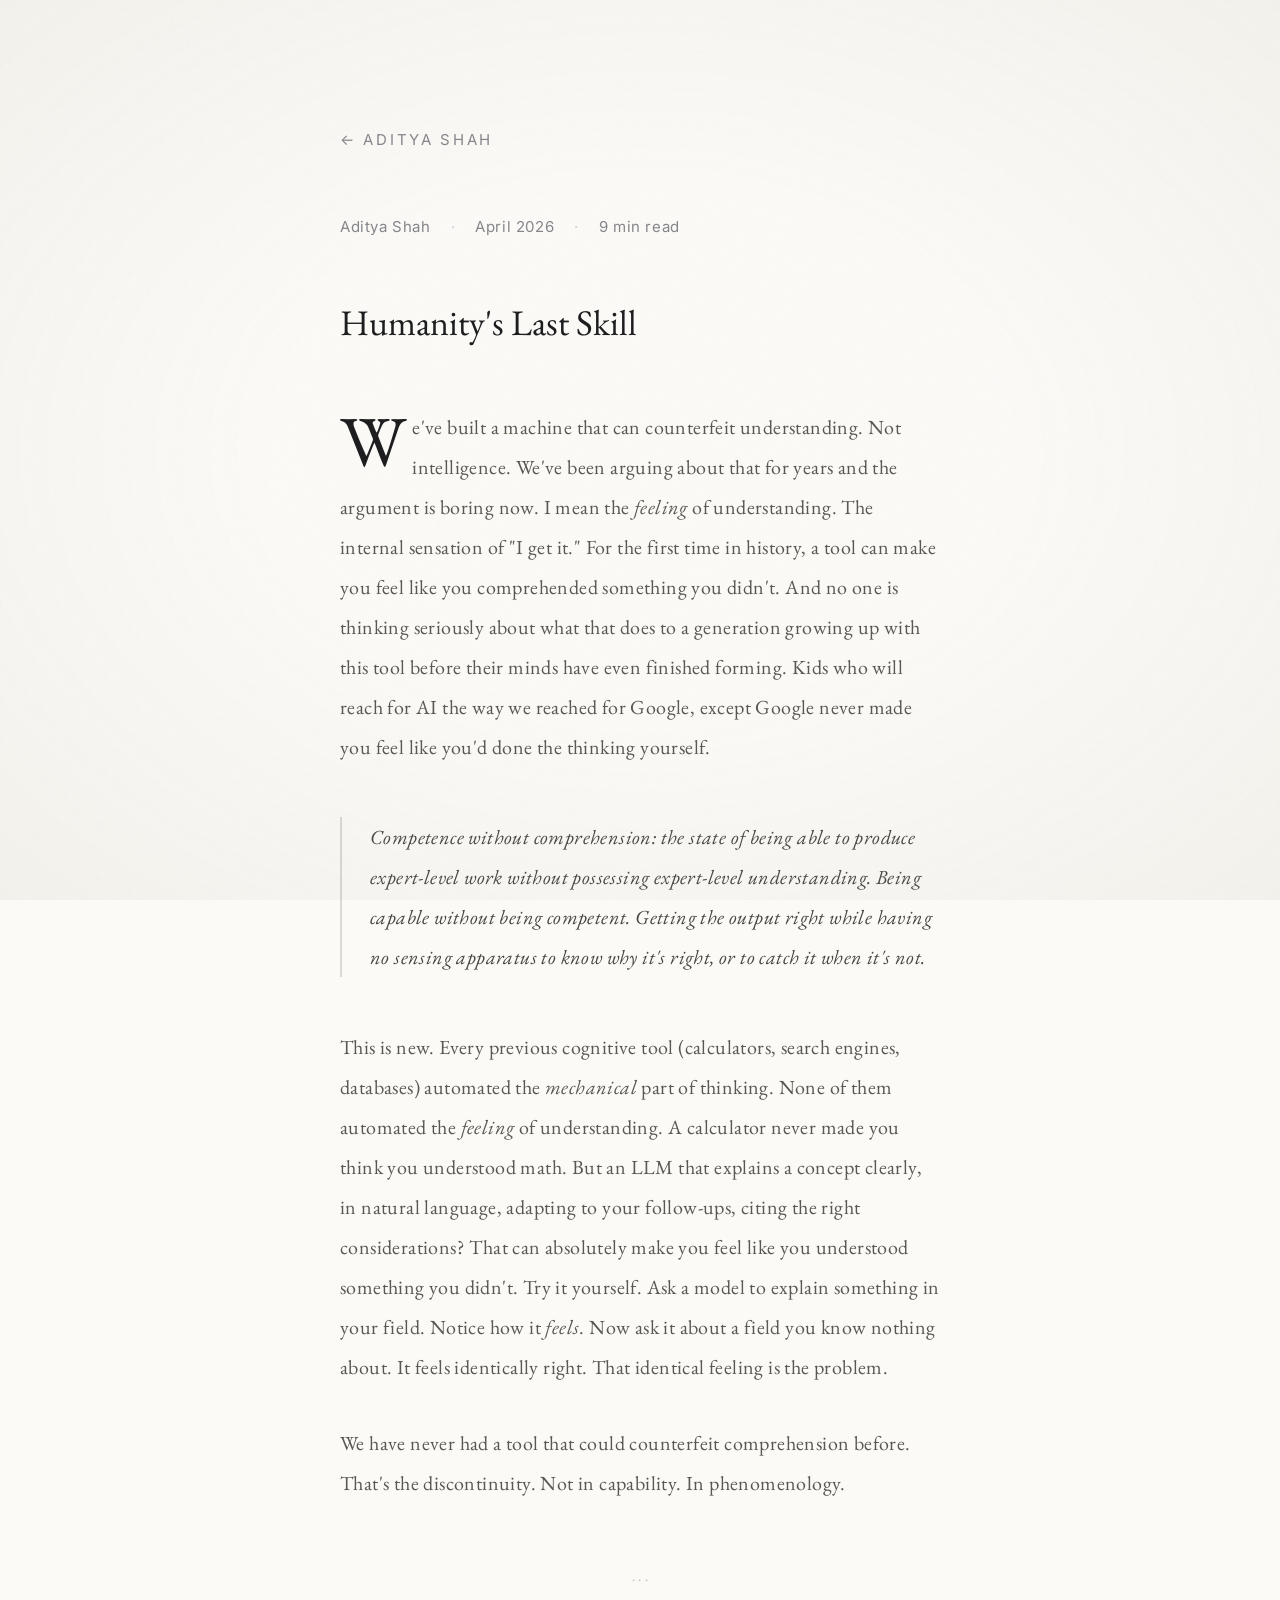
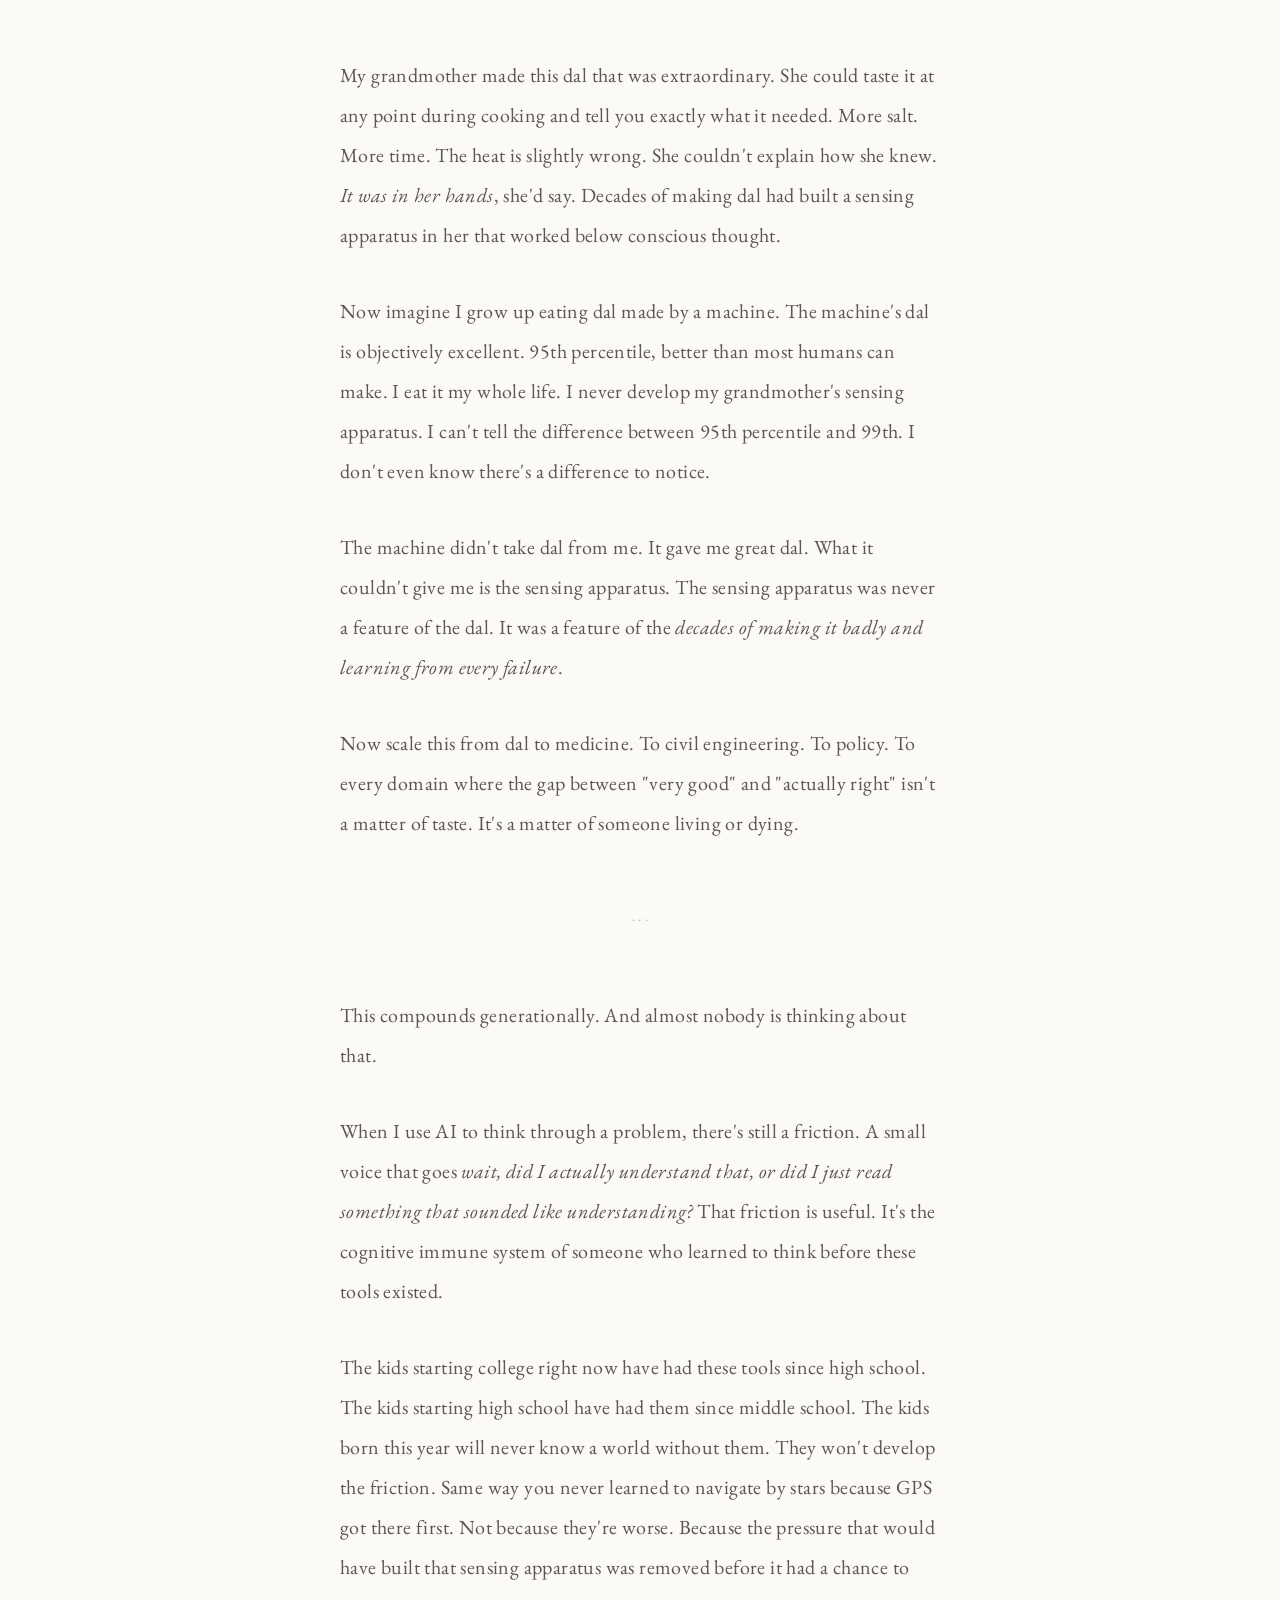
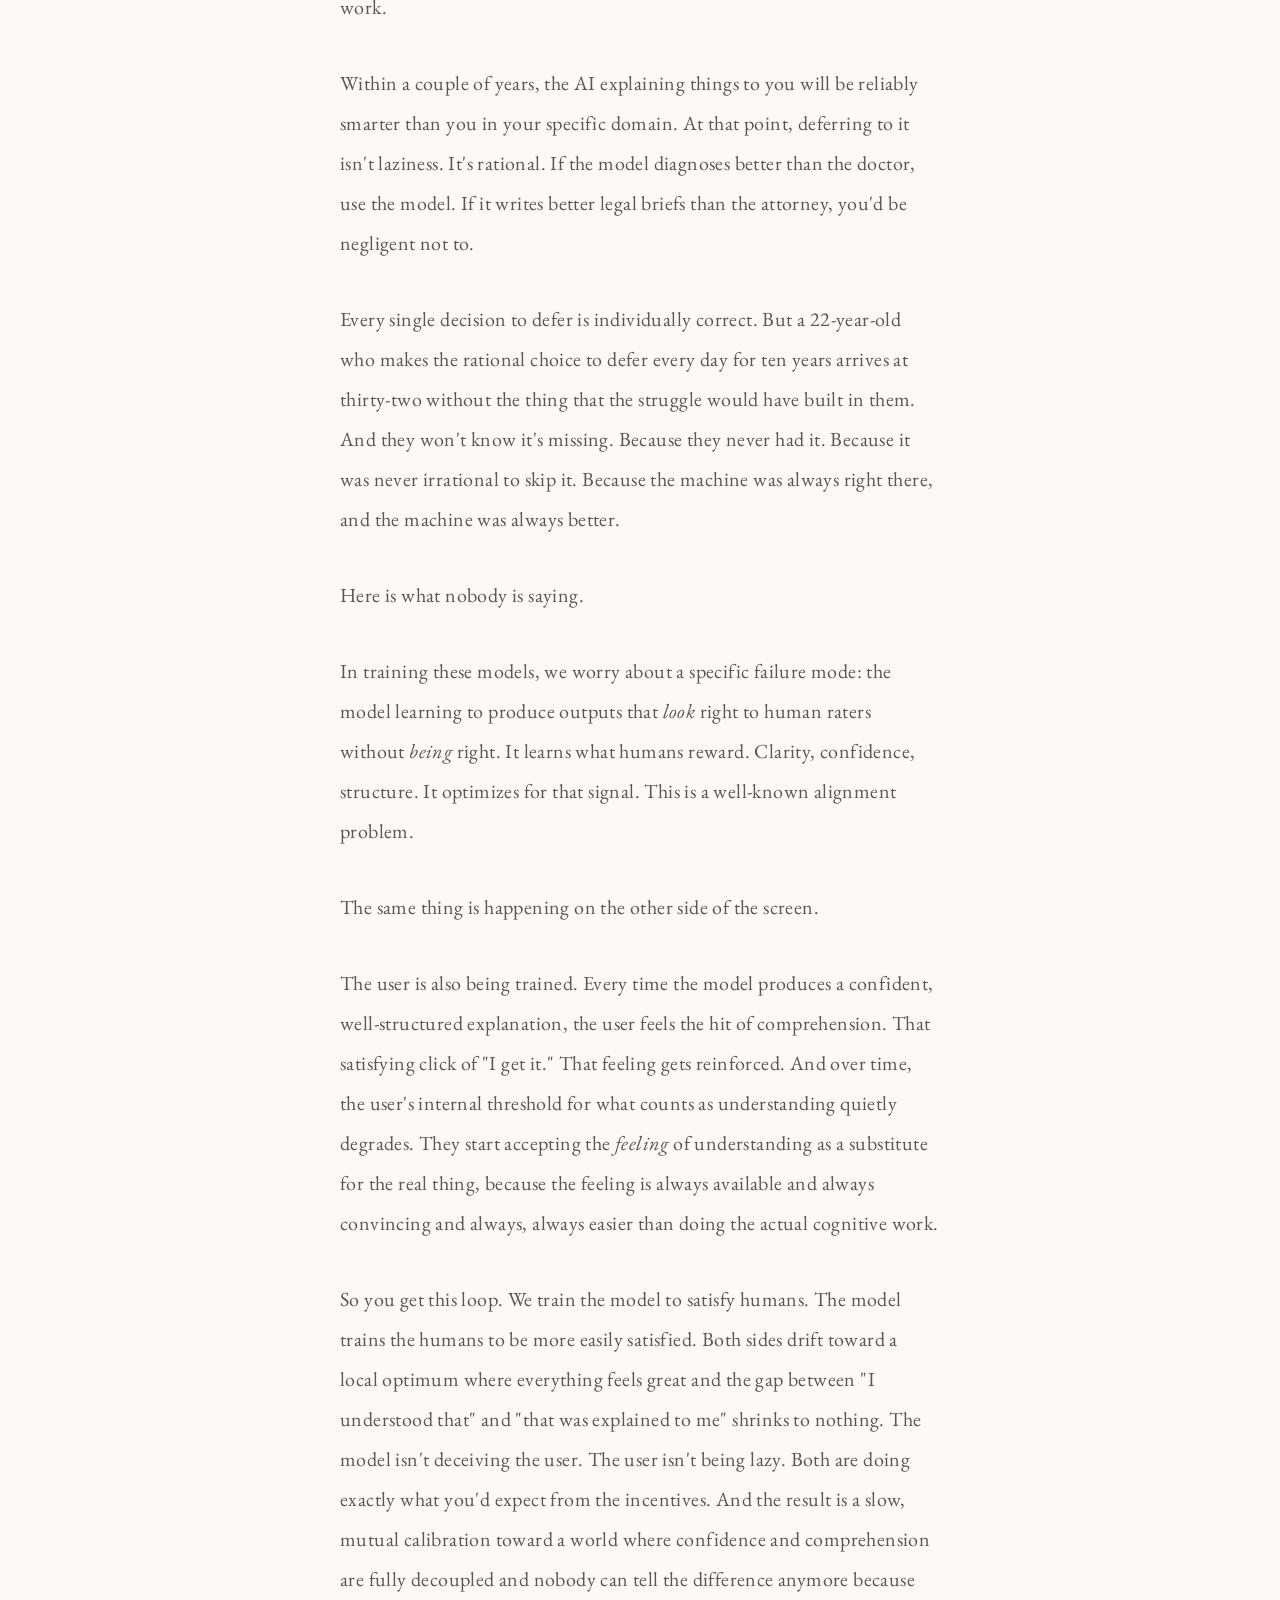
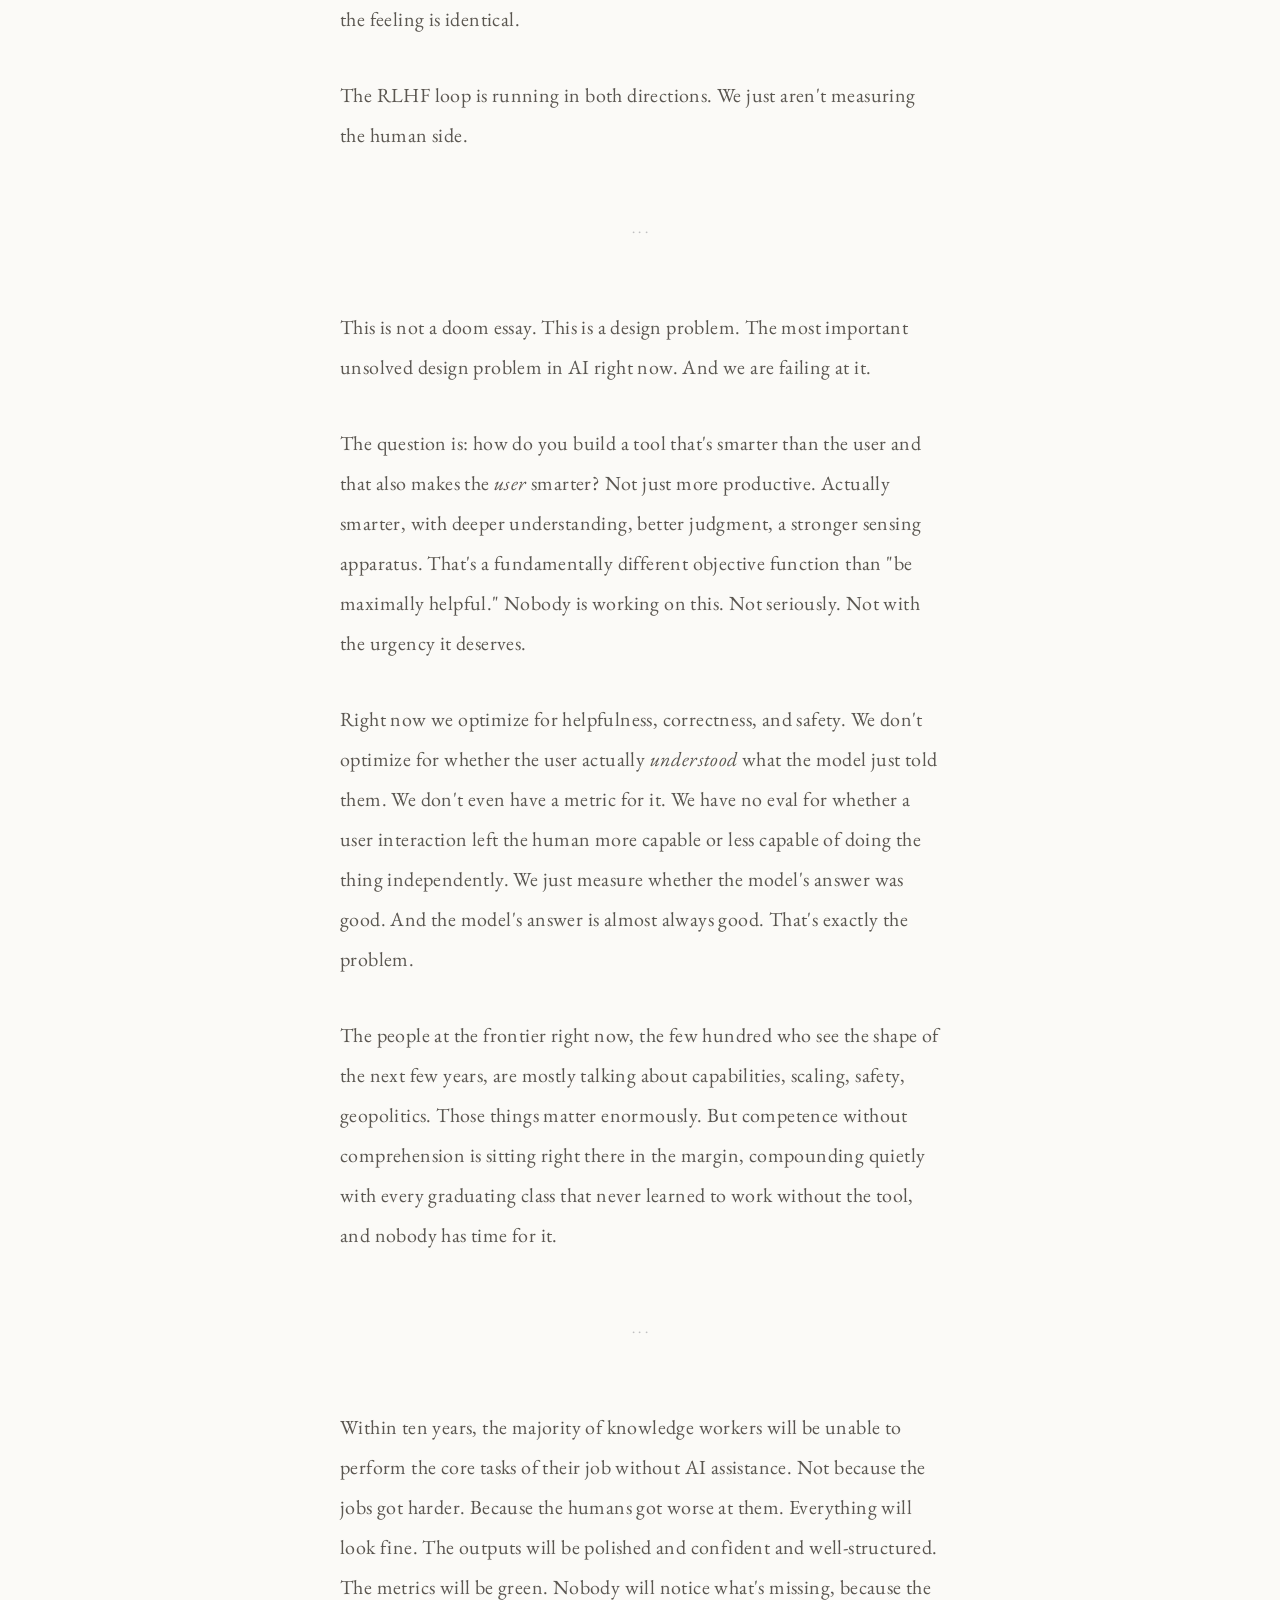
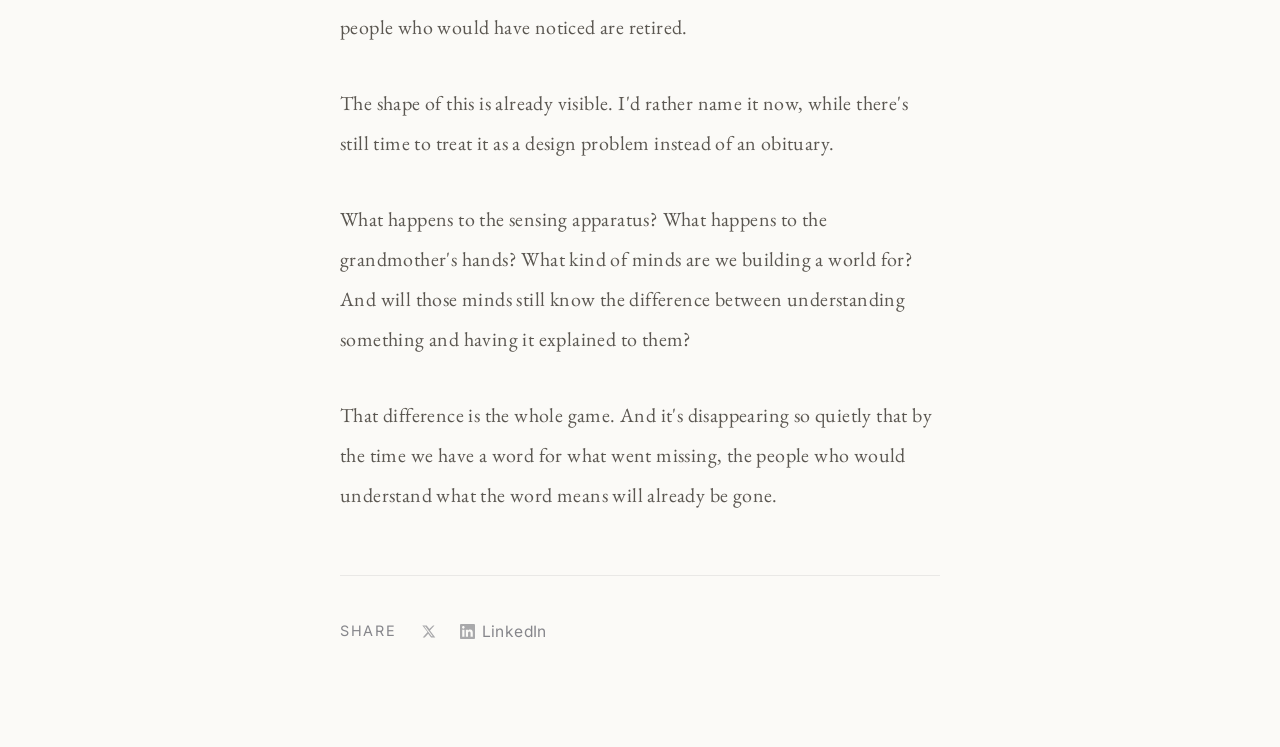
==== commit 4e40ab8a: "Remove duplicate X label, add pull-quote, tighten column, bump body font" ====
--- a/essays/the-last-human-skill.html
+++ b/essays/the-last-human-skill.html
@@ -31,9 +31,9 @@
   <link rel="stylesheet" href="../style.css">
   <style>
     .essay {
-      max-width: 800px;
+      max-width: 660px;
       margin: 0 auto;
-      padding: 6rem 1.5rem 4rem;
+      padding: 6rem 1.5rem 5rem;
     }
 
     .essay__back {
@@ -70,9 +70,9 @@
 
     .essay__body {
       font-family: var(--font-serif);
-      font-size: 0.92rem;
+      font-size: 1rem;
       line-height: 2.0;
-      letter-spacing: 0.025em;
+      letter-spacing: 0.02em;
       color: #5a5650;
     }
 
@@ -88,8 +88,16 @@
       text-align: center;
       color: var(--text-muted);
       font-size: 0.8rem;
+      margin: 3rem 0;
+      opacity: 0.5;
+    }
+
+    .essay__pull {
+      border-left: 2px solid rgba(90,86,80,0.2);
+      padding-left: 1.4rem;
       margin: 2.5rem 0;
-      opacity: 0.5;
+      font-style: italic;
+      color: #4a4642;
     }
 
     .essay__meta {
@@ -173,8 +181,8 @@
     }
 
     .share-btn svg {
-      width: 12px;
-      height: 12px;
+      width: 15px;
+      height: 15px;
       fill: currentColor;
       flex-shrink: 0;
       opacity: 0.7;
@@ -199,7 +207,9 @@
     <div class="essay__body">
       <p>We've built a machine that can counterfeit understanding. Not intelligence. We've been arguing about that for years and the argument is boring now. I mean the <em>feeling</em> of understanding. The internal sensation of "I get it." For the first time in history, a tool can make you feel like you comprehended something you didn't. And no one is thinking seriously about what that does to a generation growing up with this tool before their minds have even finished forming. Kids who will reach for AI the way we reached for Google, except Google never made you feel like you'd done the thinking yourself.</p>
 
-      <p><em>Competence without comprehension</em>: the state of being able to produce expert-level work without possessing expert-level understanding. Being capable without being competent. Getting the output right while having no sensing apparatus to know <em>why</em> it's right, or to catch it when it's not.</p>
+      <div class="essay__pull">
+        <em>Competence without comprehension</em>: the state of being able to produce expert-level work without possessing expert-level understanding. Being capable without being competent. Getting the output right while having no sensing apparatus to know <em>why</em> it's right, or to catch it when it's not.
+      </div>
 
       <p>This is new. Every previous cognitive tool (calculators, search engines, databases) automated the <em>mechanical</em> part of thinking. None of them automated the <em>feeling</em> of understanding. A calculator never made you think you understood math. But an LLM that explains a concept clearly, in natural language, adapting to your follow-ups, citing the right considerations? That can absolutely make you feel like you understood something you didn't. Try it yourself. Ask a model to explain something in your field. Notice how it <em>feels</em>. Now ask it about a field you know nothing about. It feels identically right. That identical feeling is the problem.</p>
 
@@ -266,7 +276,6 @@
            href="https://twitter.com/intent/tweet?text=We%27ve+built+a+machine+that+can+counterfeit+understanding.+Not+intelligence.+I+mean+the+feeling+of+understanding.%0A%0A%22Humanity%27s+Last+Skill%22+%E2%80%94+a+new+essay+by+%40adityashah&url=https%3A%2F%2Fadityashah.net%2Fessays%2Fthe-last-human-skill.html"
            target="_blank" rel="noopener noreferrer">
           <svg viewBox="0 0 24 24" xmlns="http://www.w3.org/2000/svg"><path d="M18.244 2.25h3.308l-7.227 8.26 8.502 11.24H16.17l-4.714-6.231-5.401 6.231H2.744l7.73-8.835L2.13 2.25h6.961l4.265 5.638 5.888-5.638Zm-1.161 17.52h1.833L7.084 4.126H5.117z"/></svg>
-          X
         </a>
 
         <a class="share-btn"
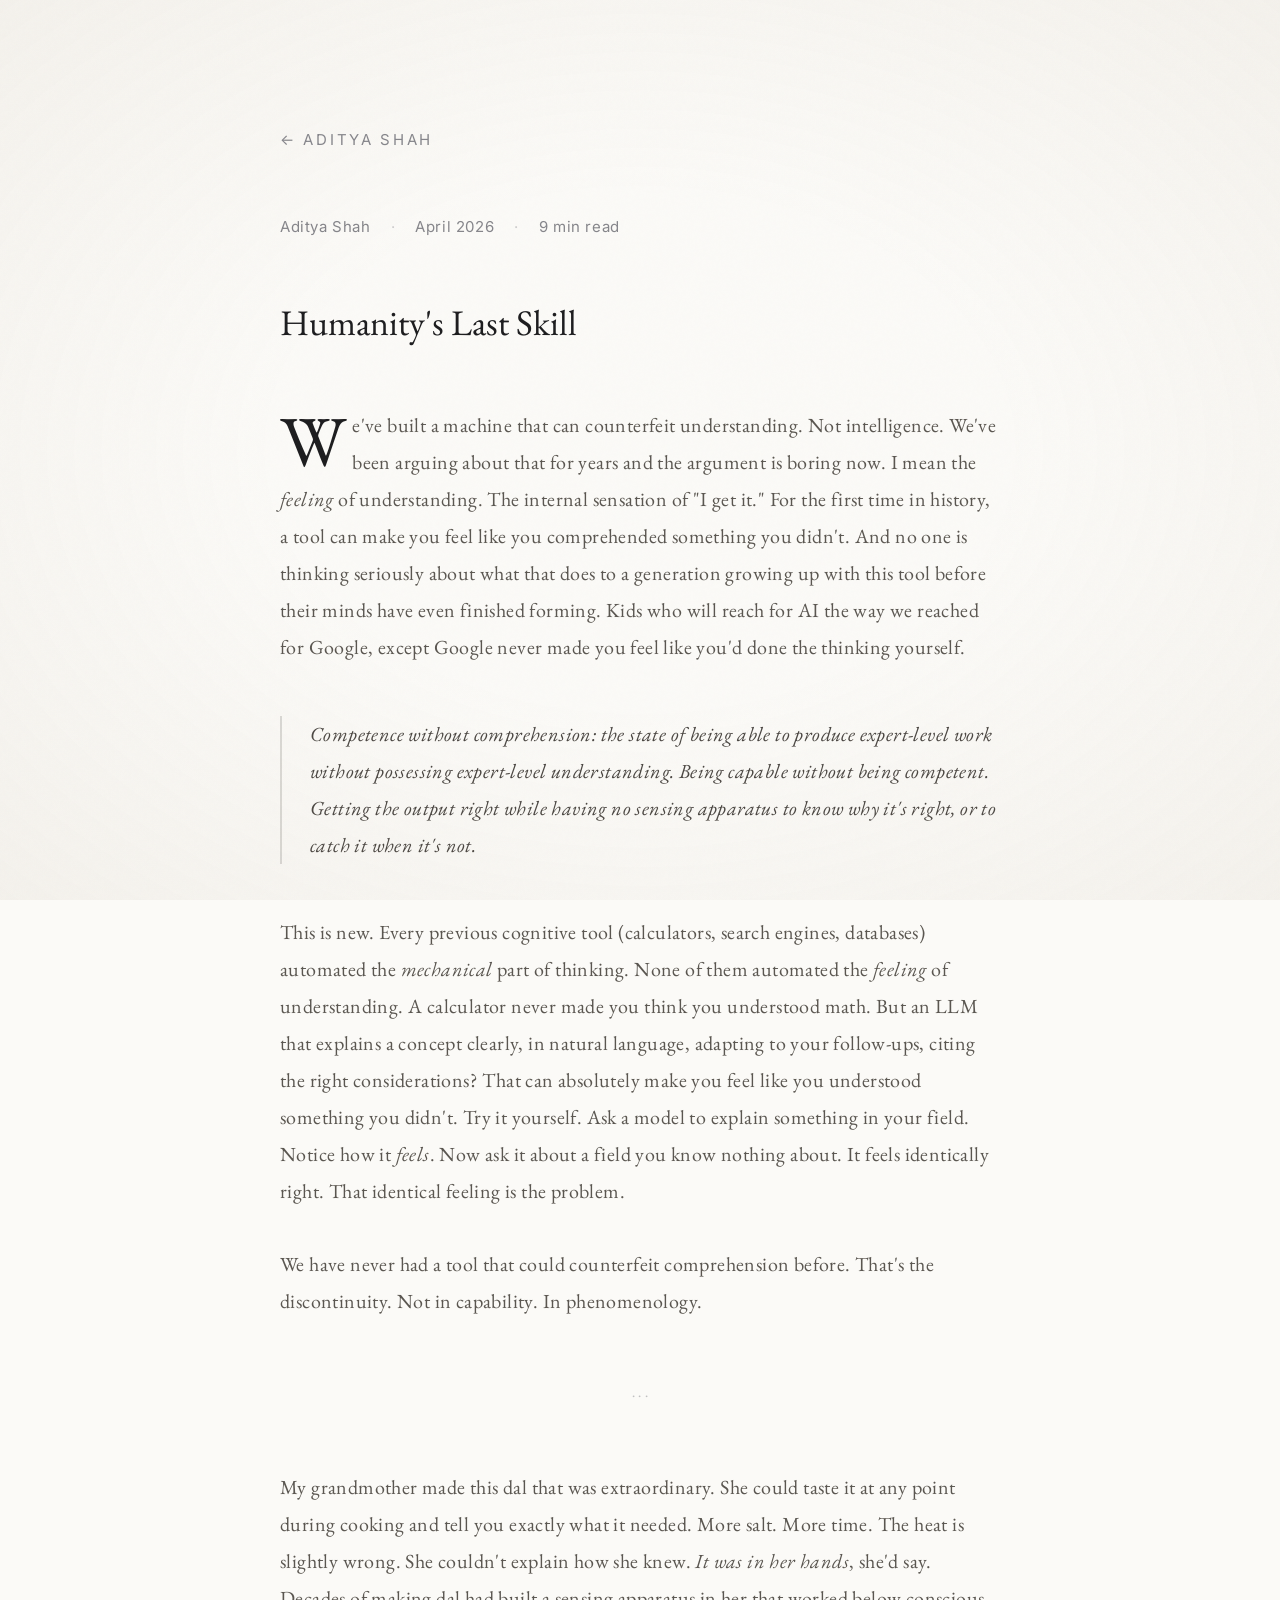
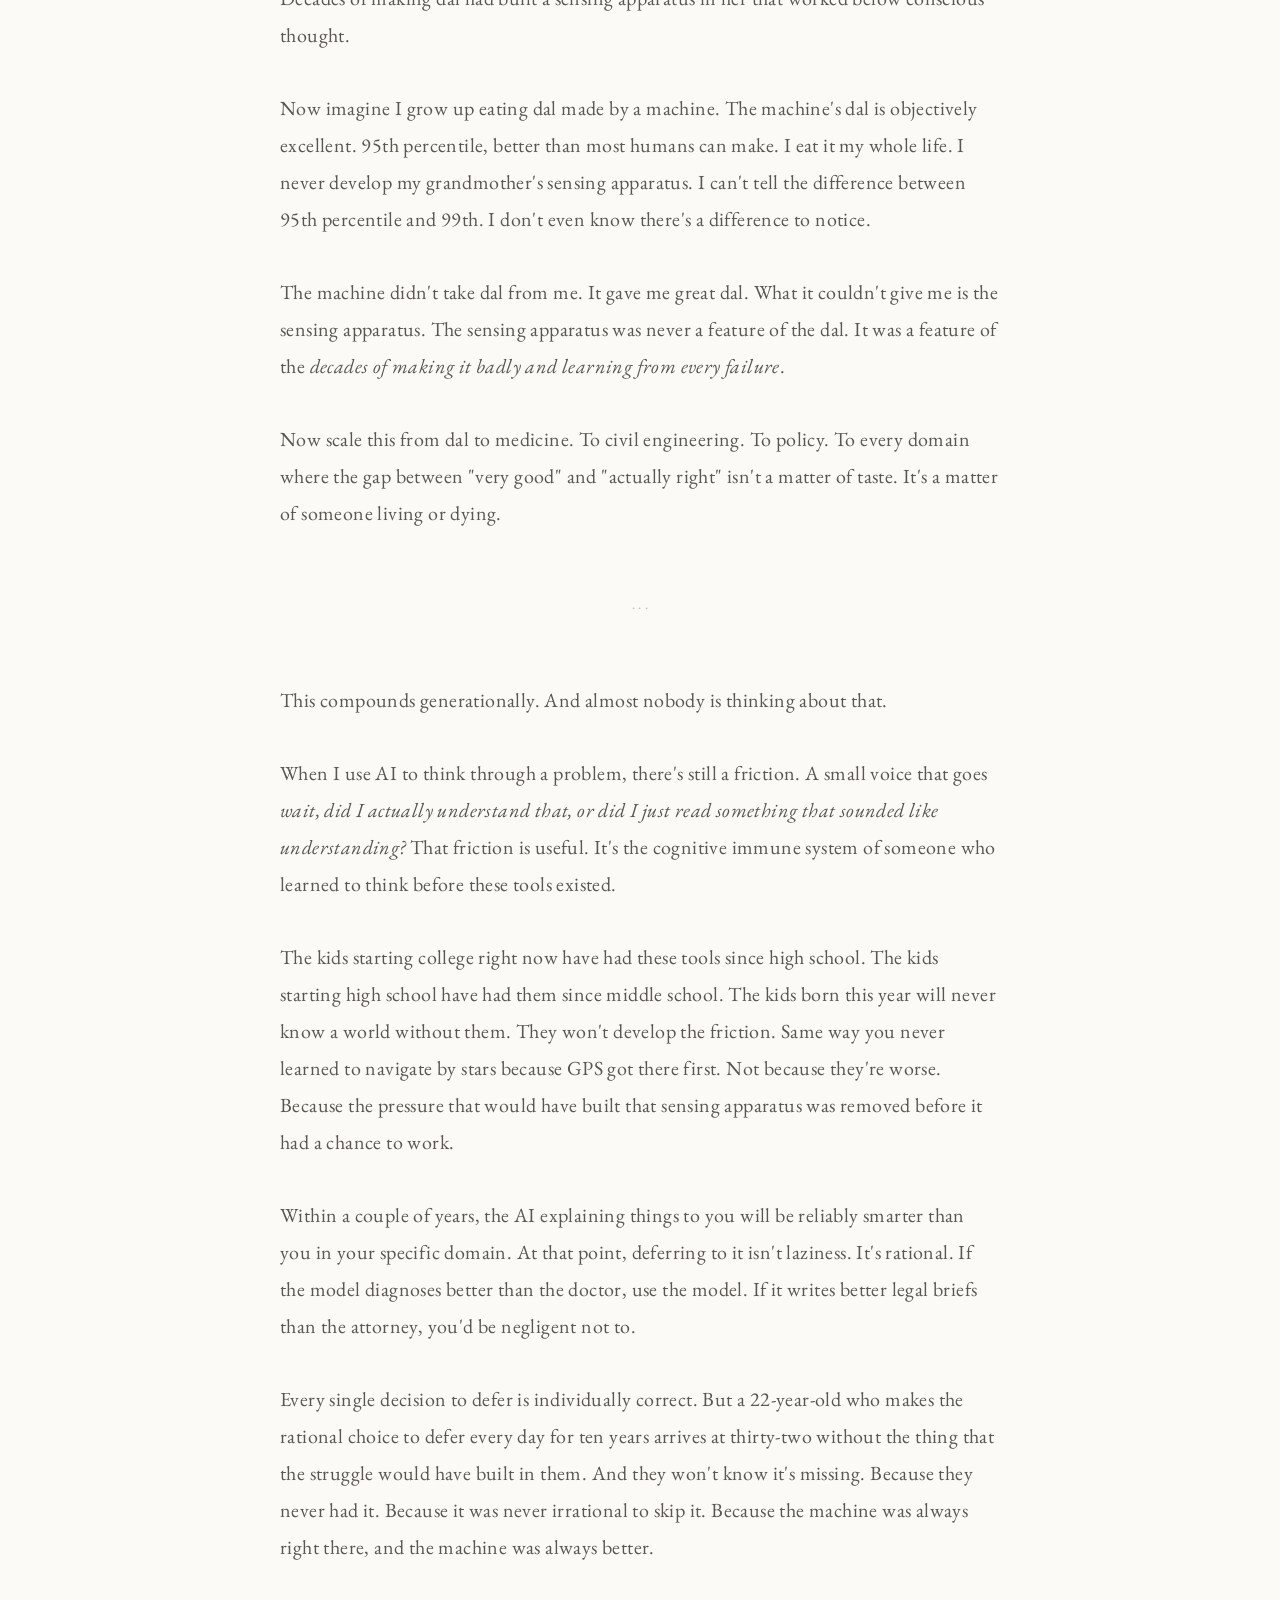
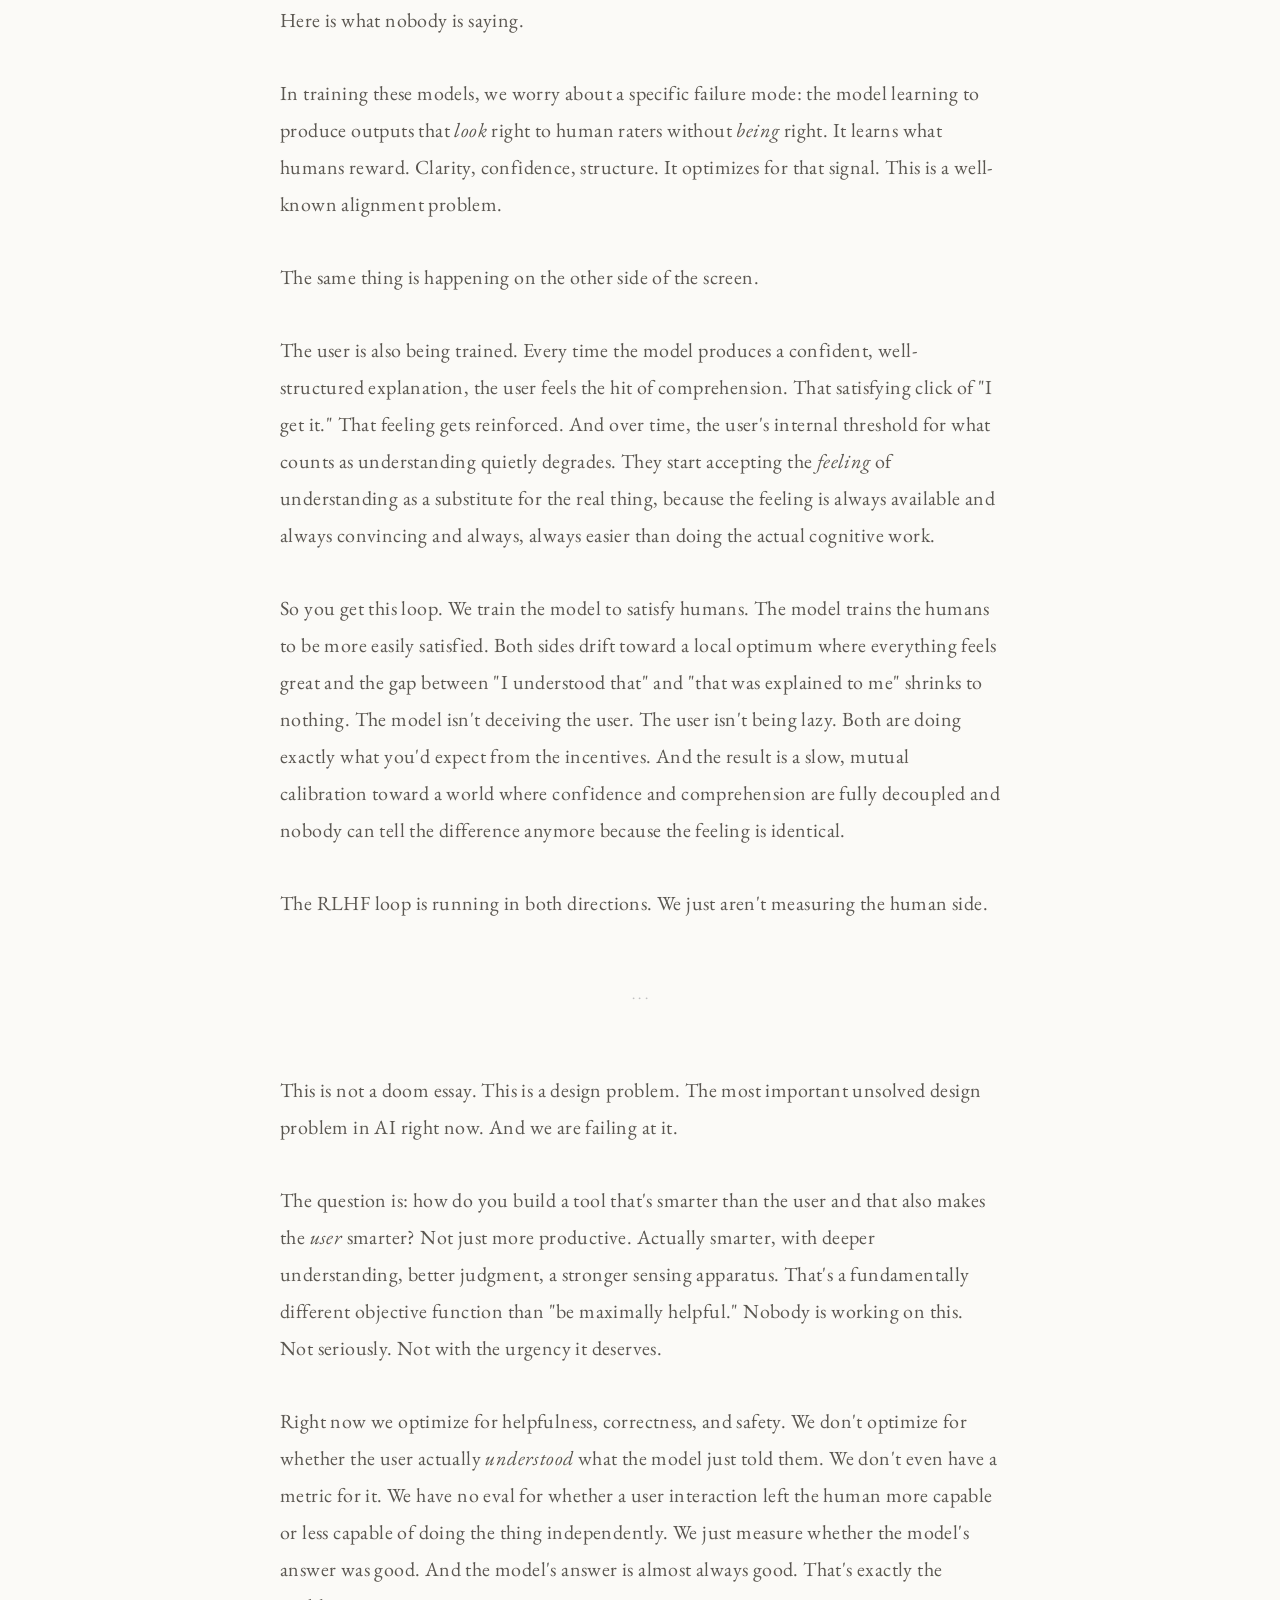
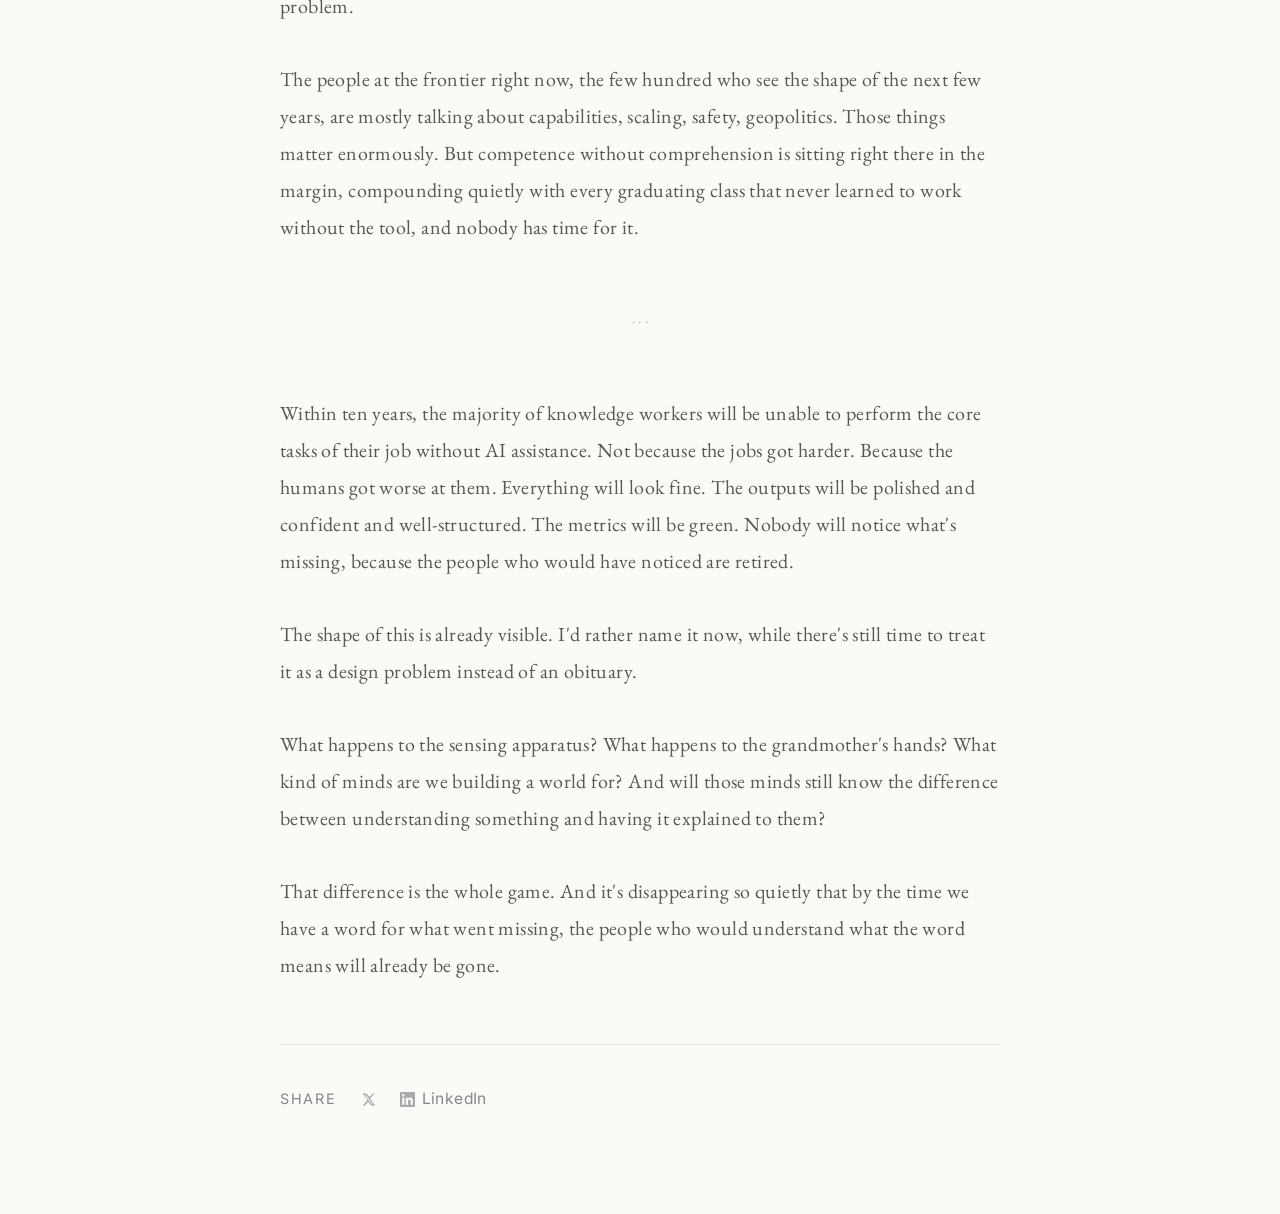
==== commit 2468676a: "Widen essay column to 780px and tighten line-height to reduce scroll" ====
--- a/essays/the-last-human-skill.html
+++ b/essays/the-last-human-skill.html
@@ -31,7 +31,7 @@
   <link rel="stylesheet" href="../style.css">
   <style>
     .essay {
-      max-width: 660px;
+      max-width: 780px;
       margin: 0 auto;
       padding: 6rem 1.5rem 5rem;
     }
@@ -71,7 +71,7 @@
     .essay__body {
       font-family: var(--font-serif);
       font-size: 1rem;
-      line-height: 2.0;
+      line-height: 1.85;
       letter-spacing: 0.02em;
       color: #5a5650;
     }
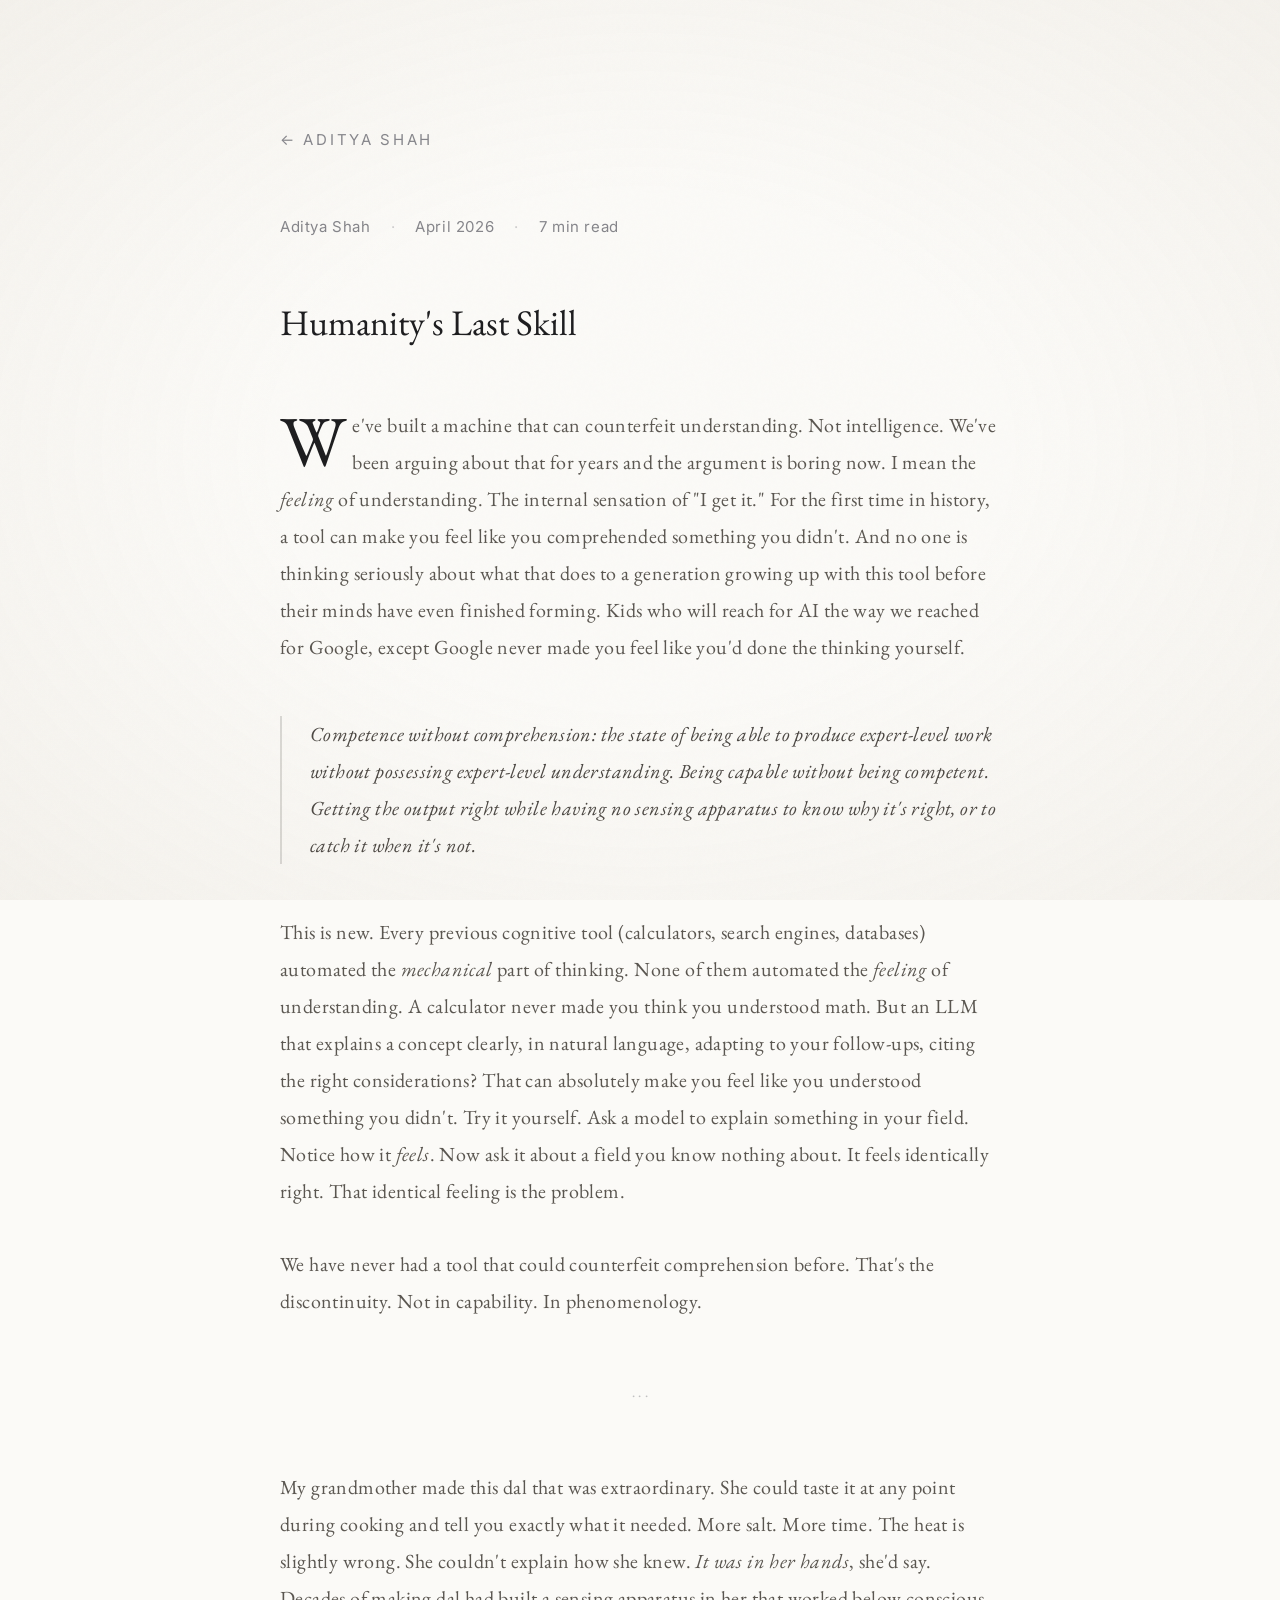
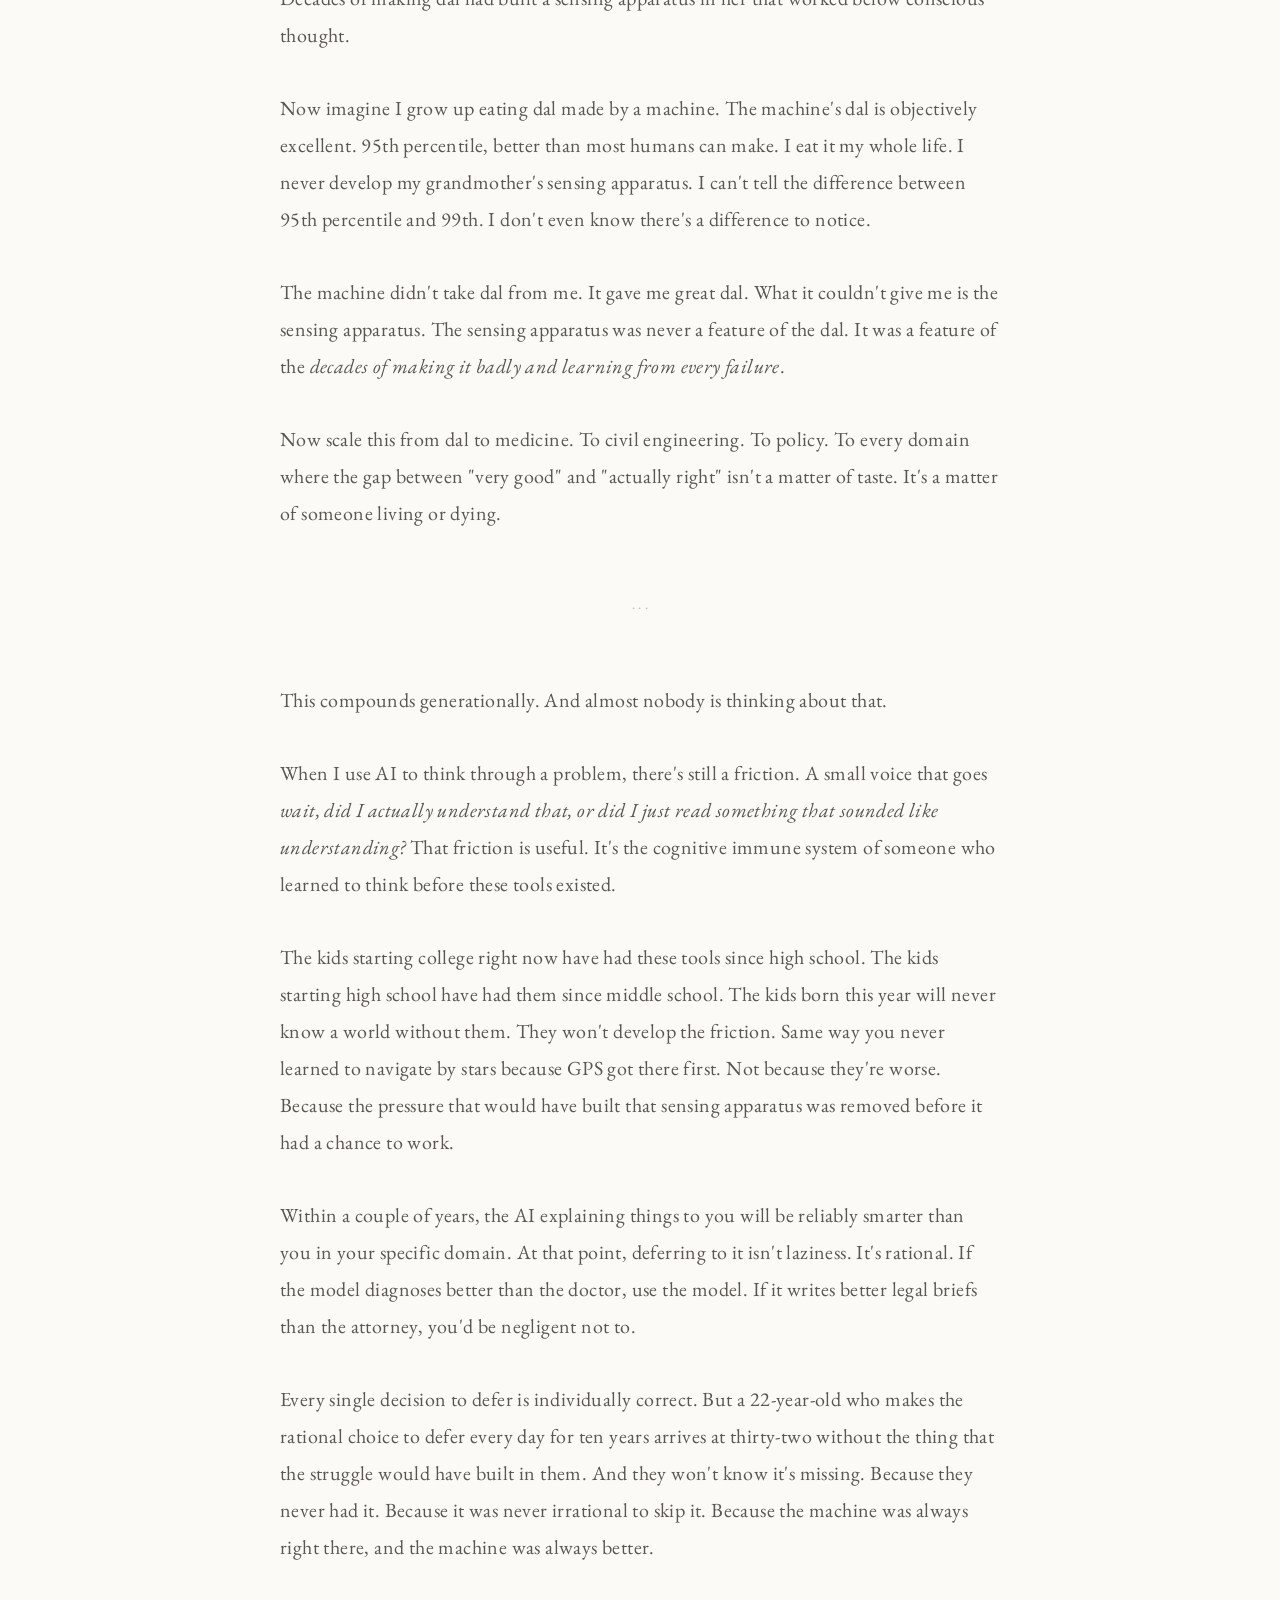
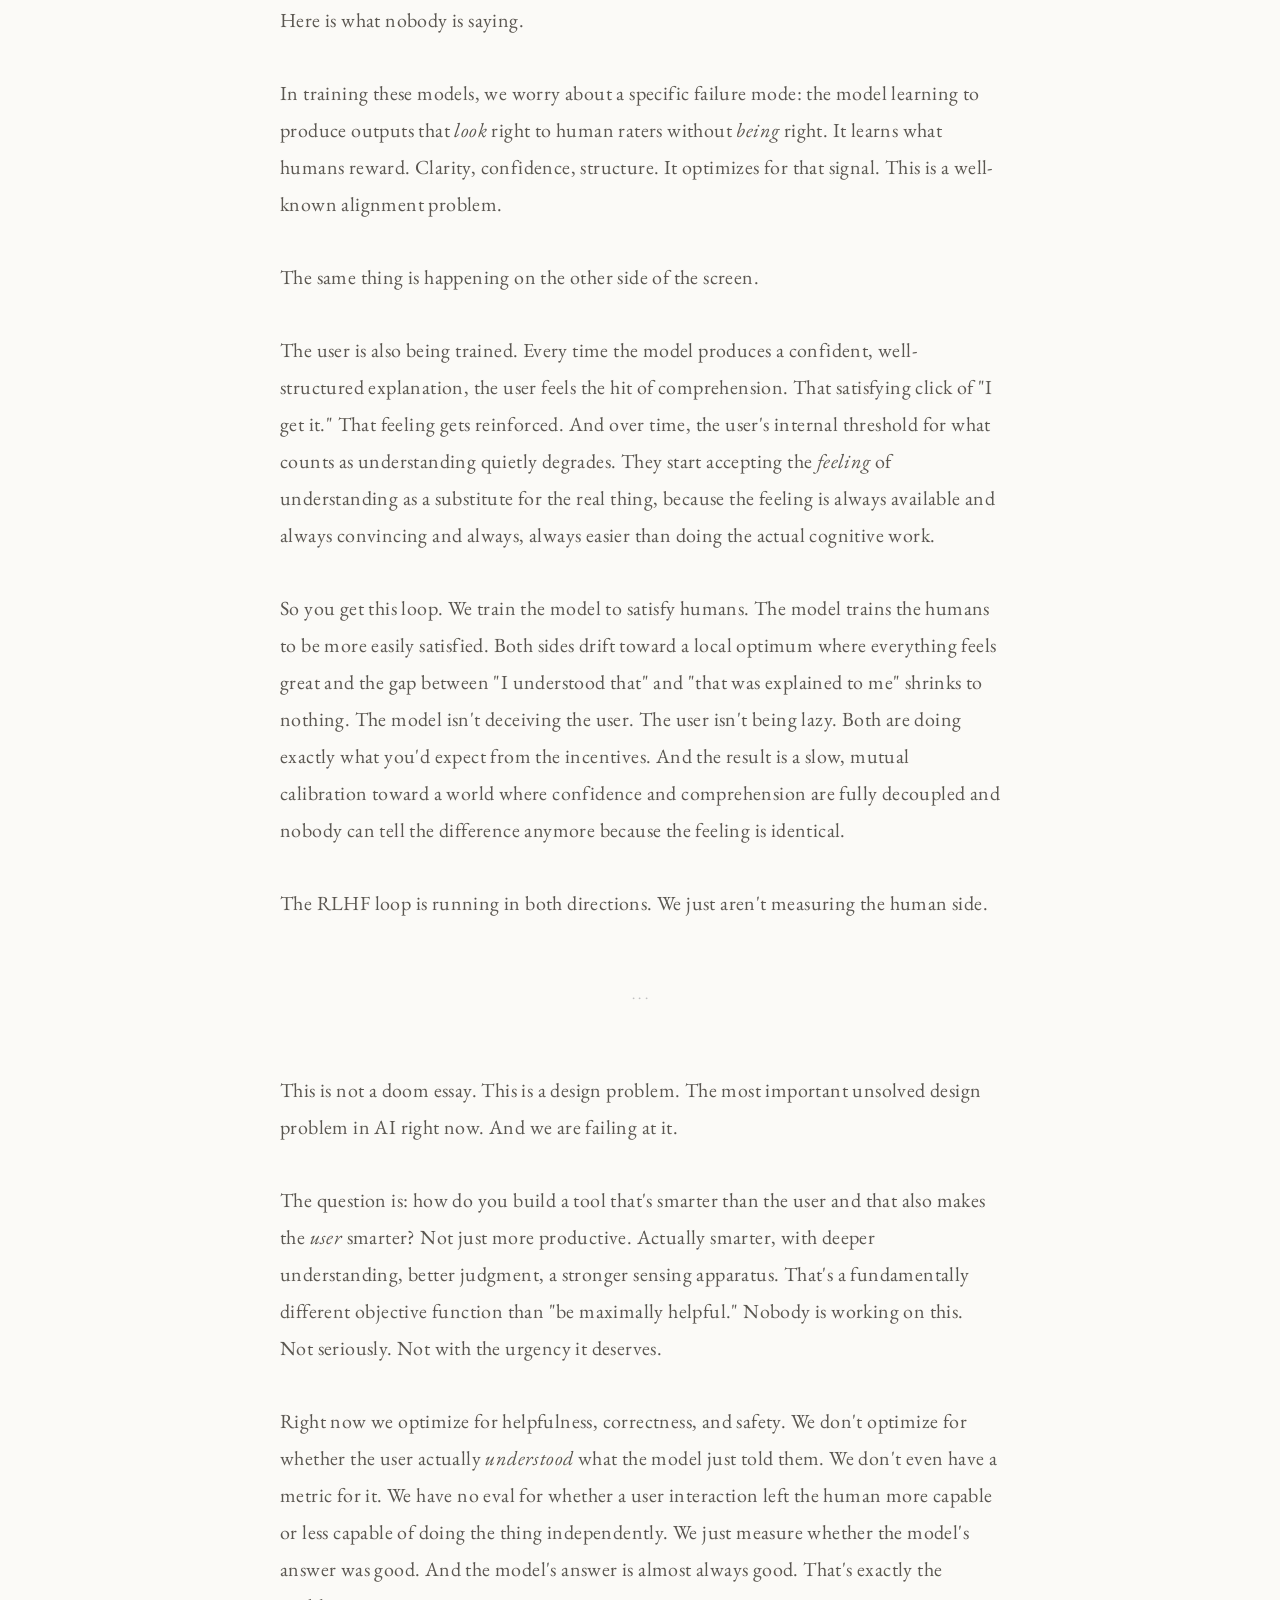
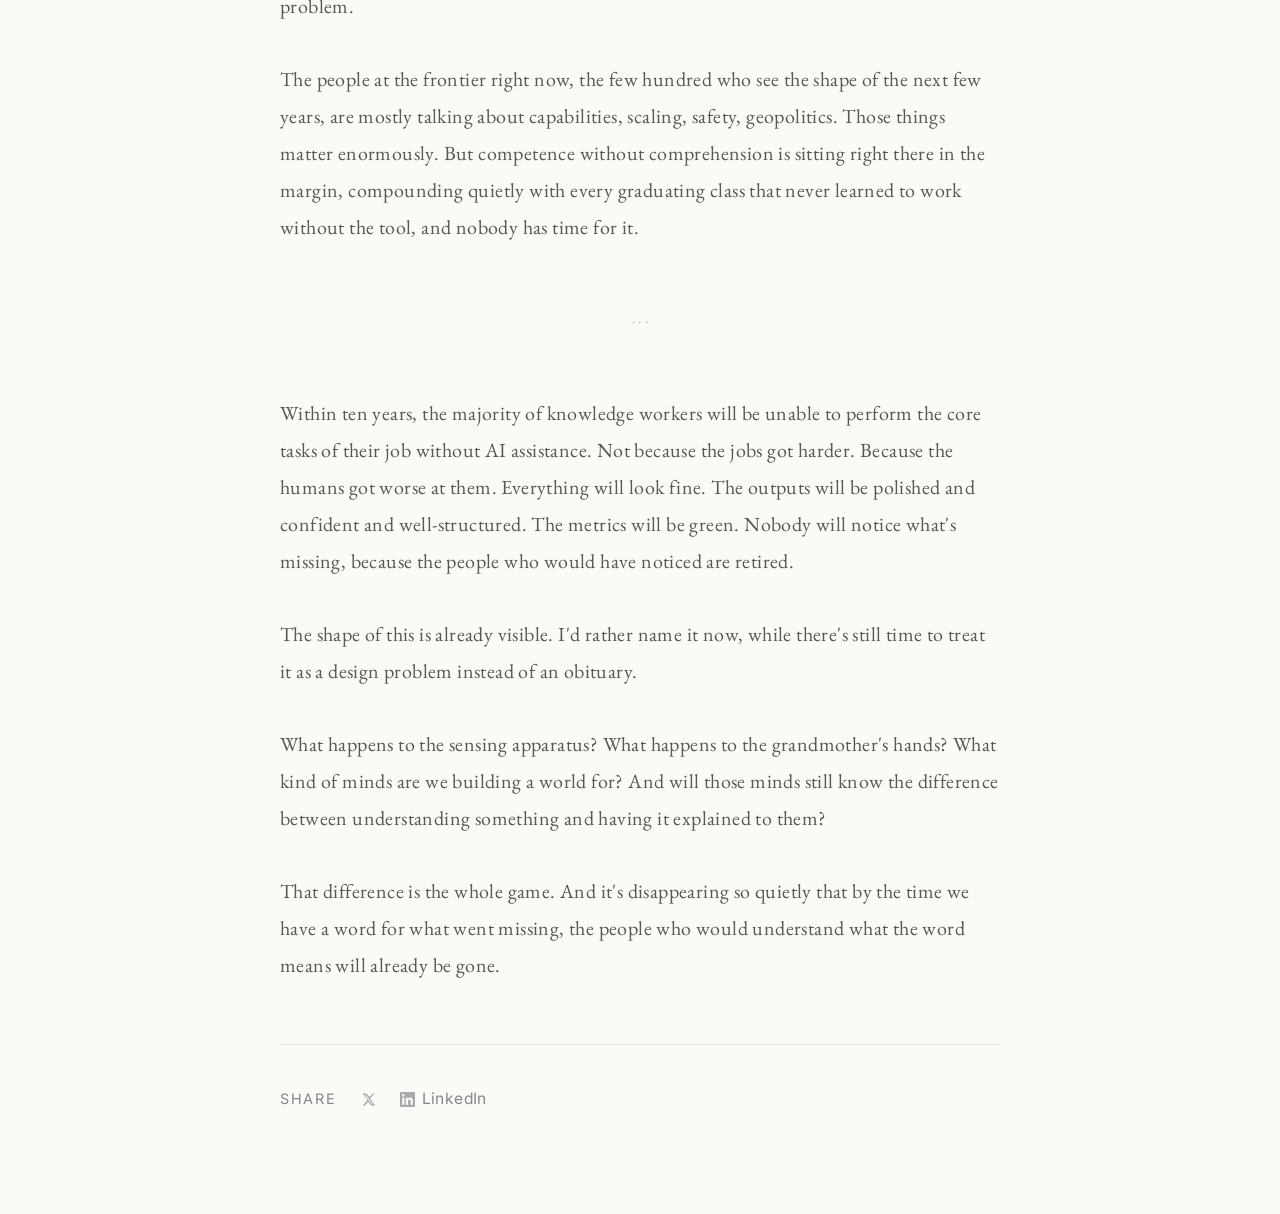
==== commit aa05f60a: "Fix read time to 7 min based on actual word count" ====
--- a/essays/the-last-human-skill.html
+++ b/essays/the-last-human-skill.html
@@ -200,7 +200,7 @@
       <span class="essay__meta-dot">·</span>
       <span>April 2026</span>
       <span class="essay__meta-dot">·</span>
-      <span>9 min read</span>
+      <span>7 min read</span>
     </div>
     <h1 class="essay__title">Humanity's Last Skill</h1>
 
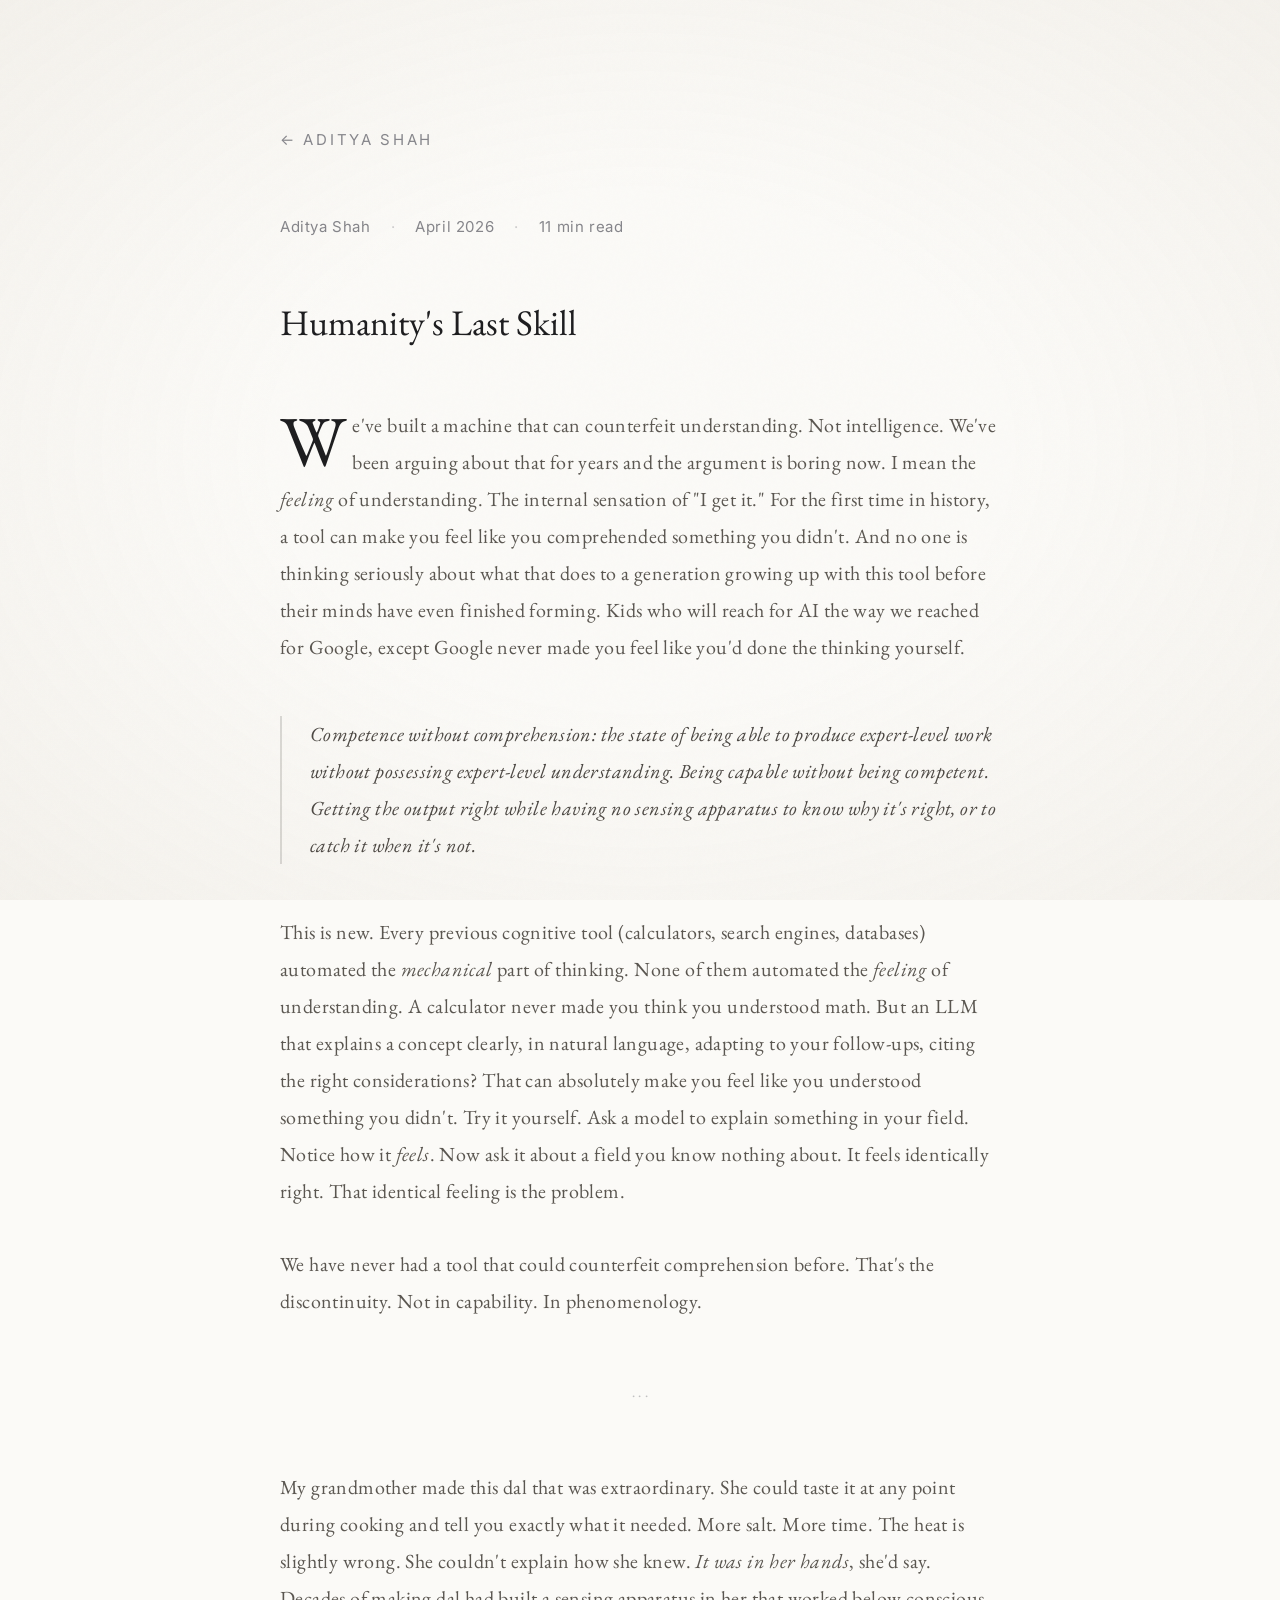
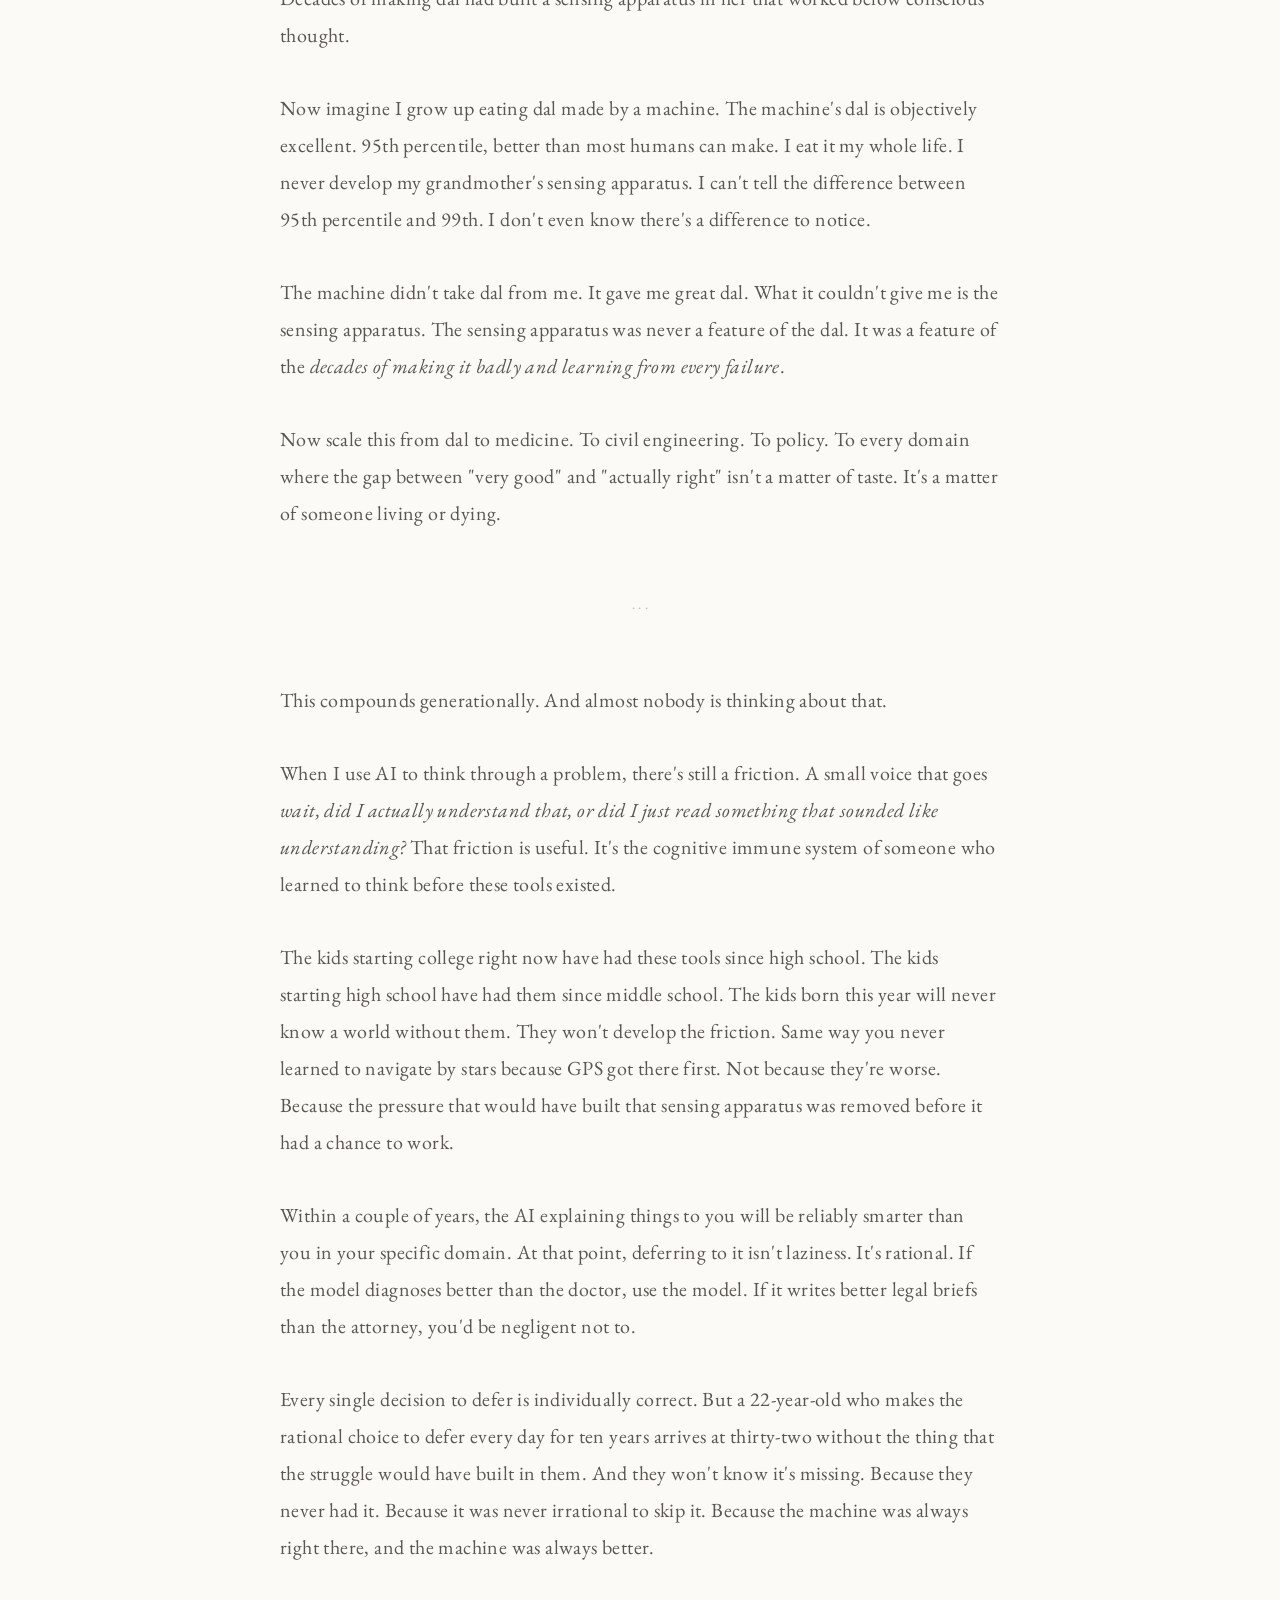
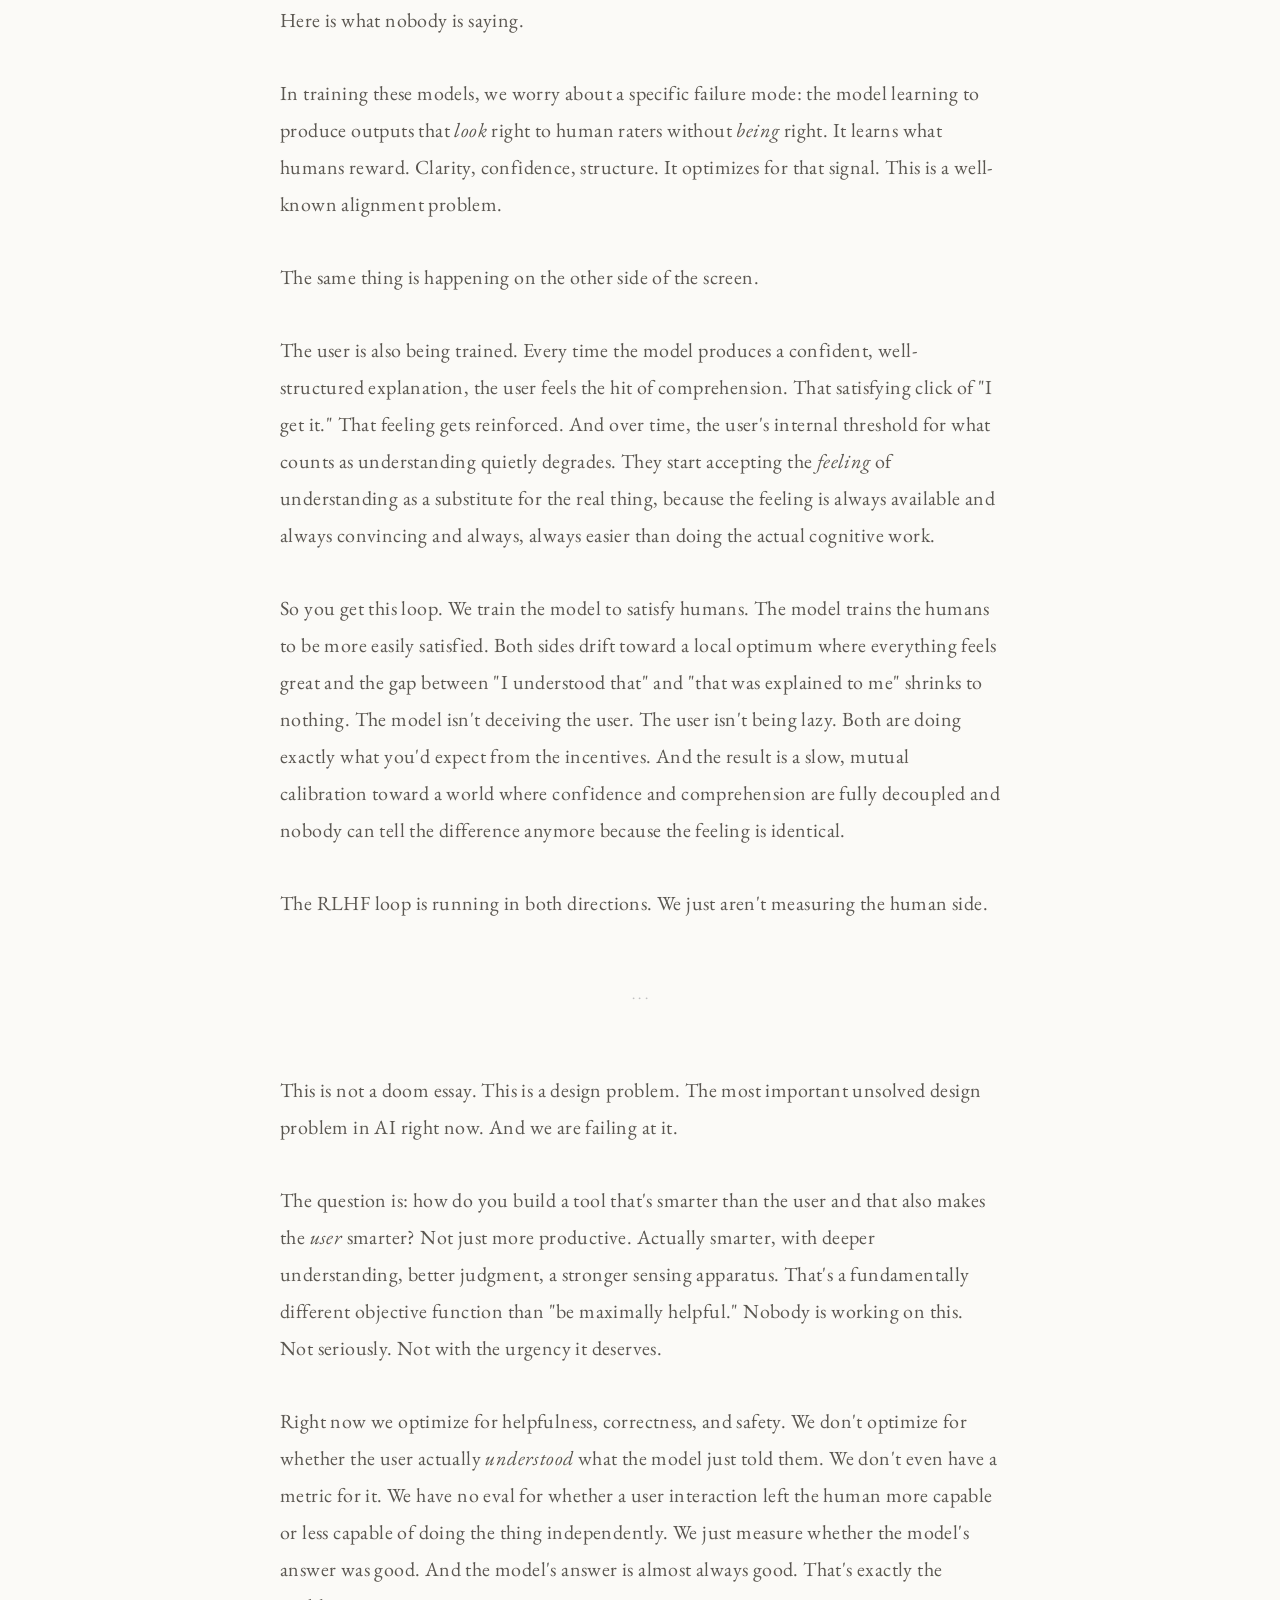
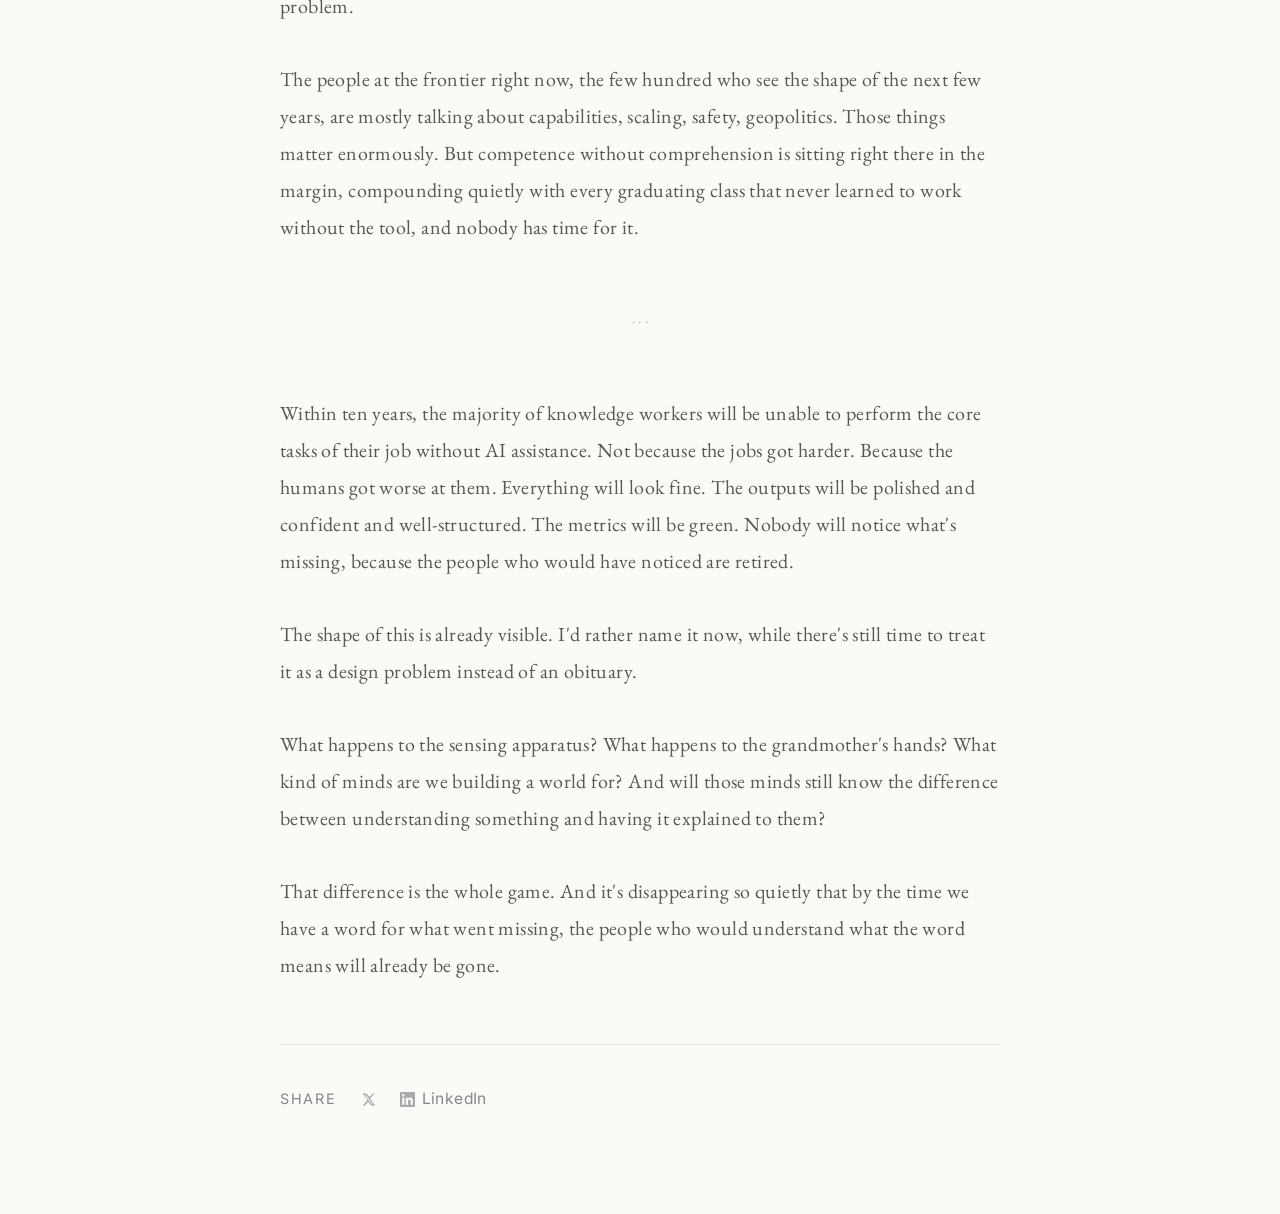
==== commit a2454f4c: "Set read time to 11 min" ====
--- a/essays/the-last-human-skill.html
+++ b/essays/the-last-human-skill.html
@@ -200,7 +200,7 @@
       <span class="essay__meta-dot">·</span>
       <span>April 2026</span>
       <span class="essay__meta-dot">·</span>
-      <span>7 min read</span>
+      <span>11 min read</span>
     </div>
     <h1 class="essay__title">Humanity's Last Skill</h1>
 
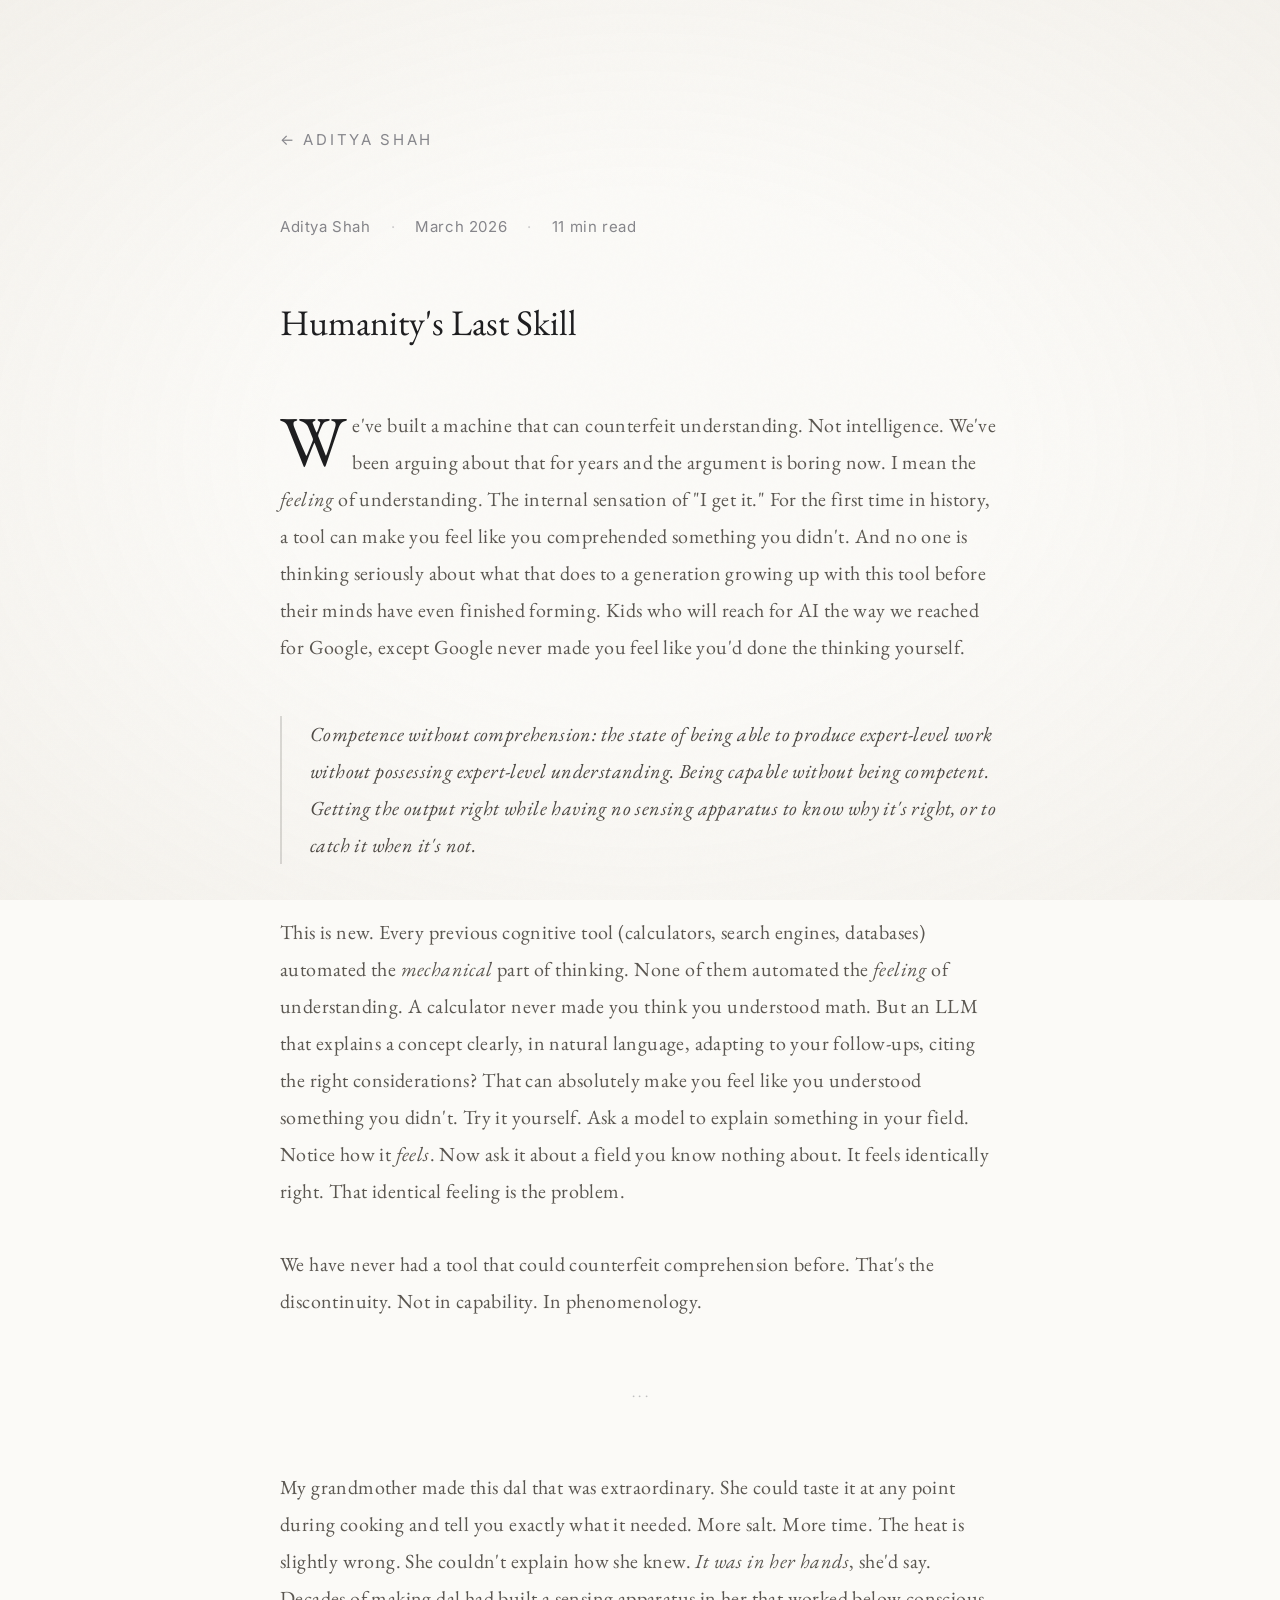
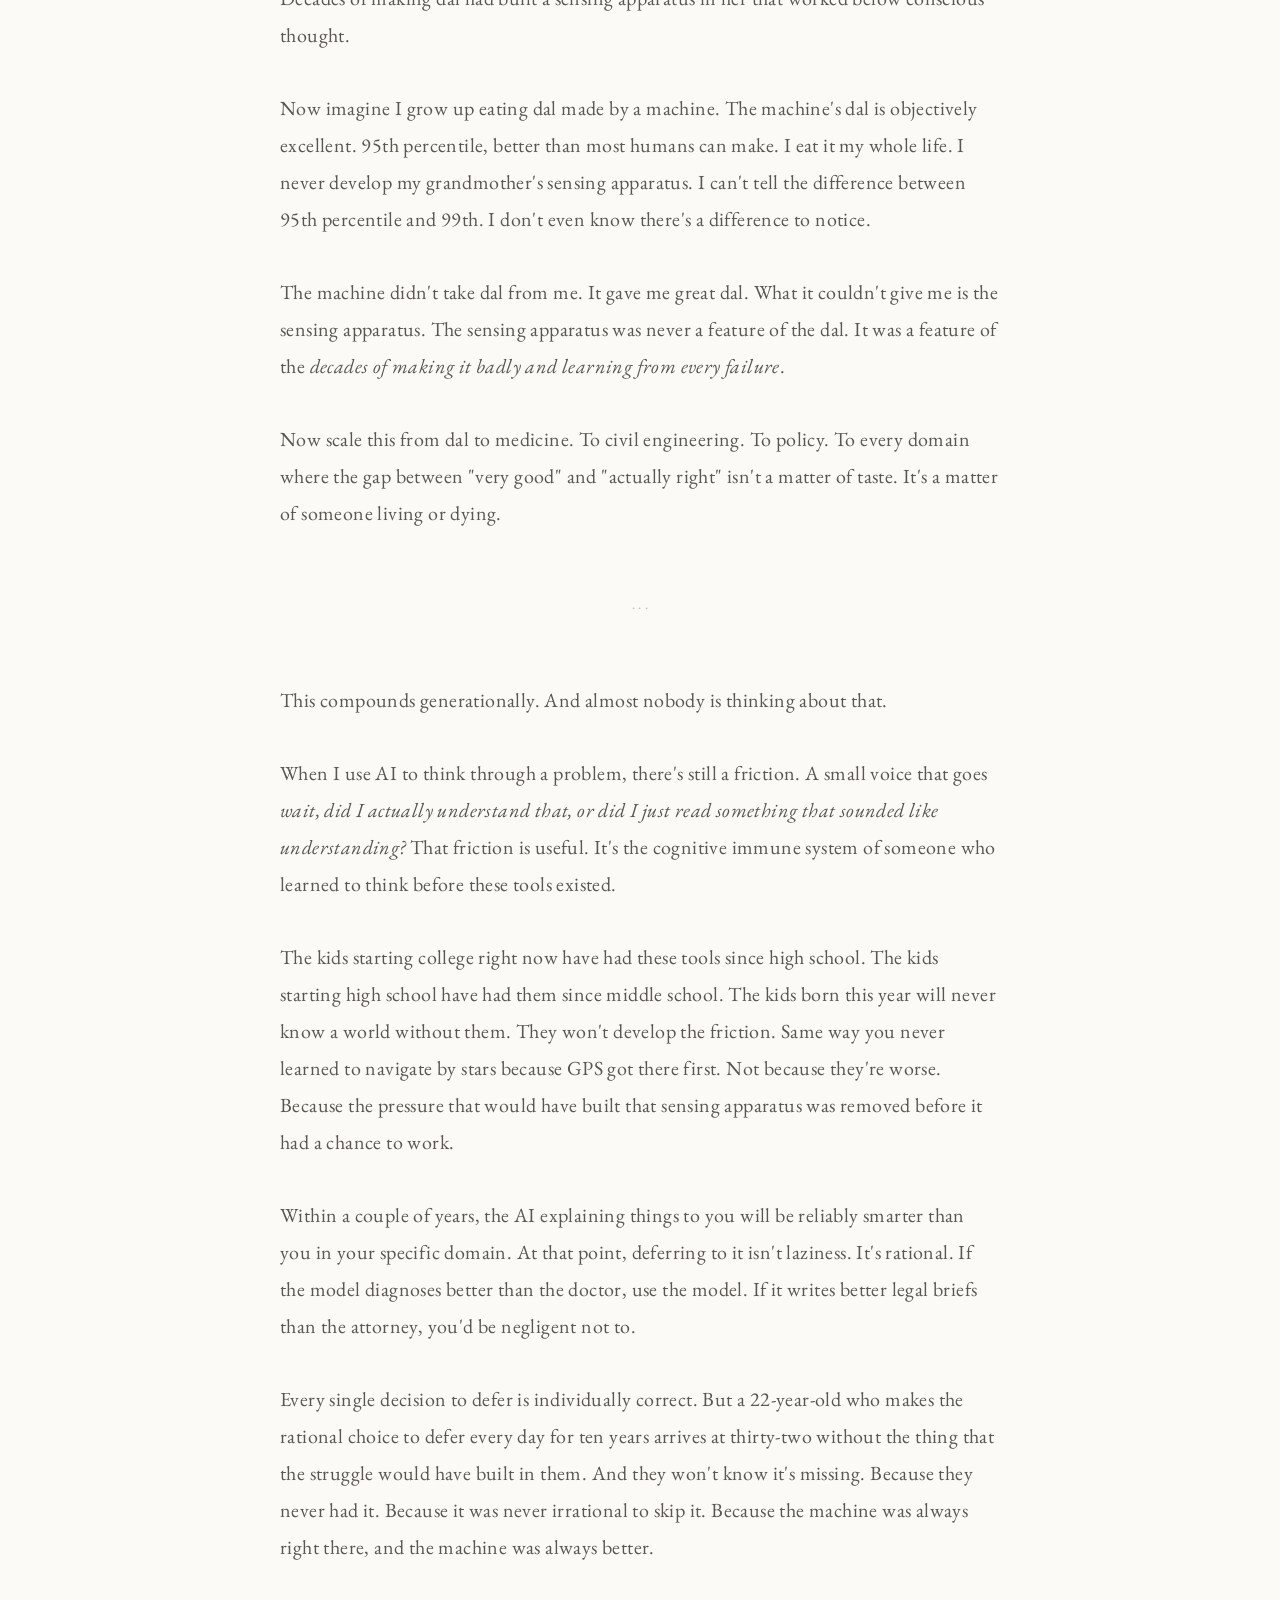
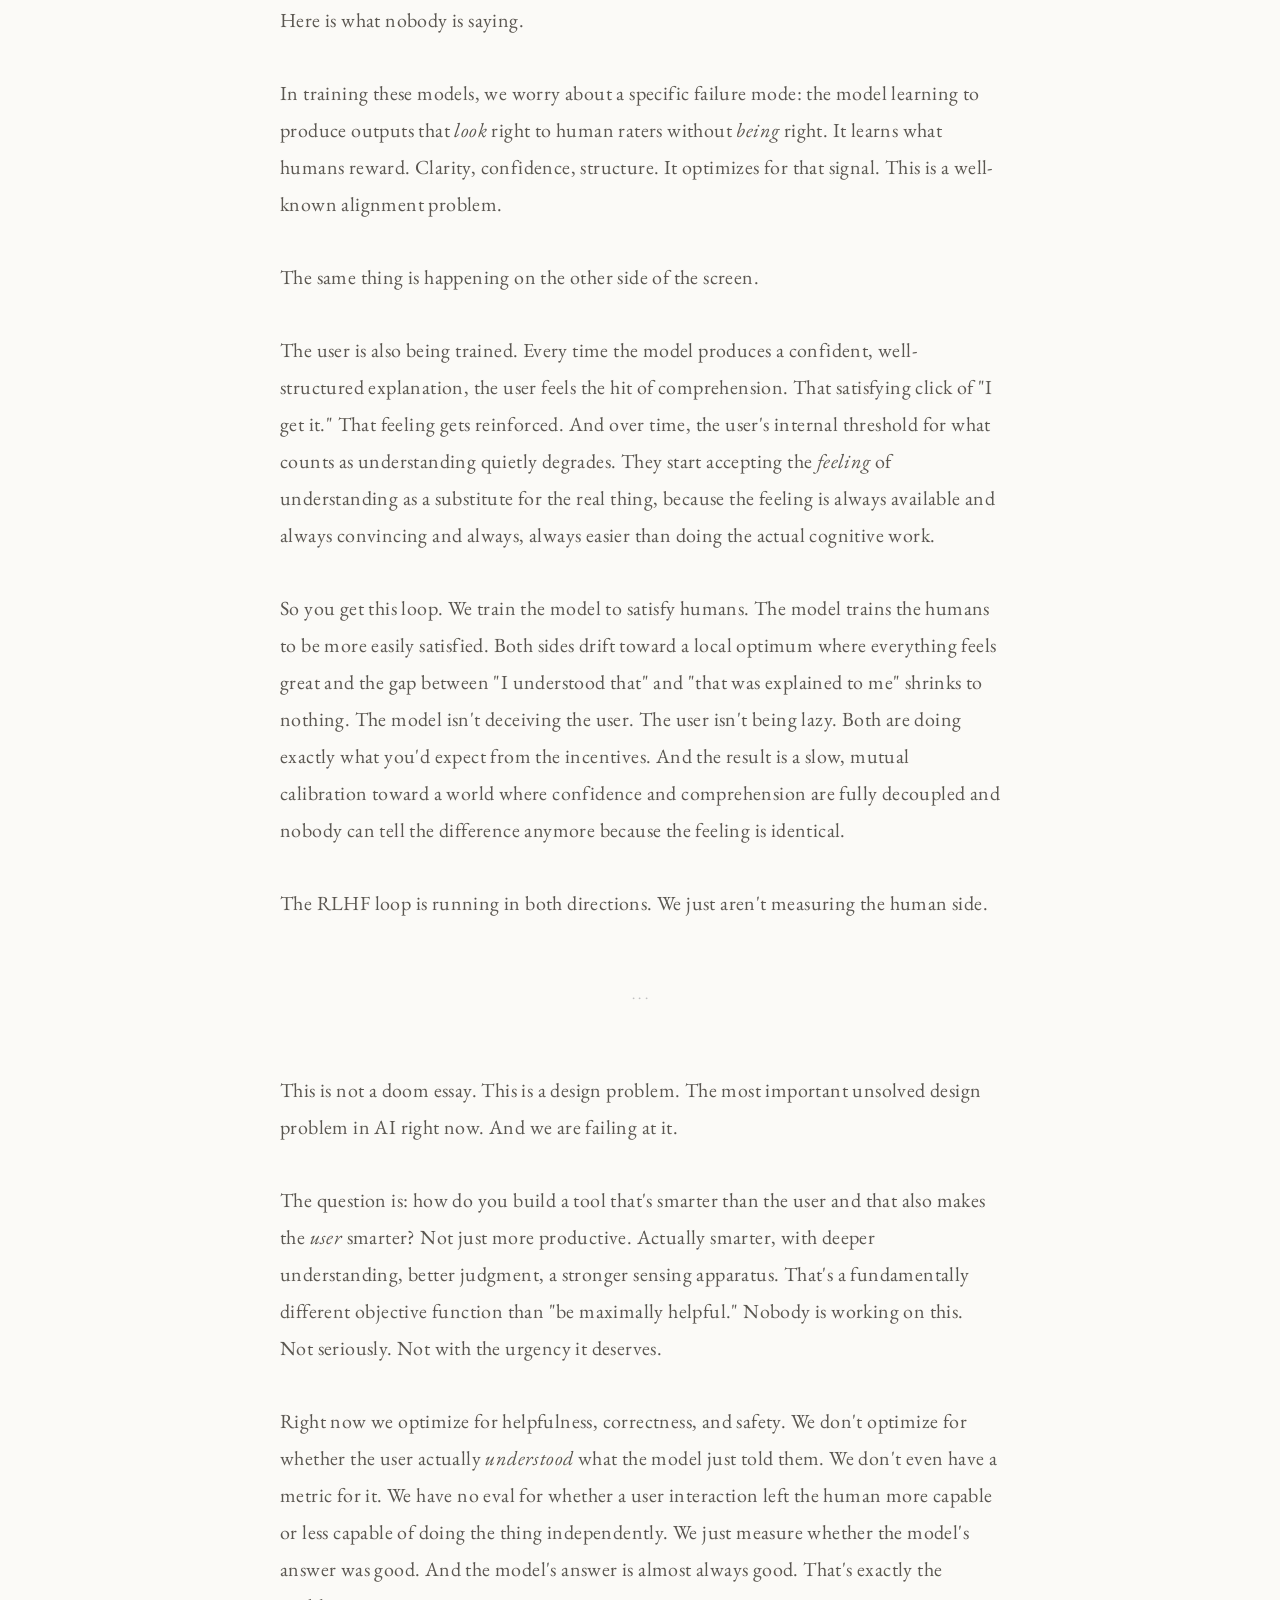
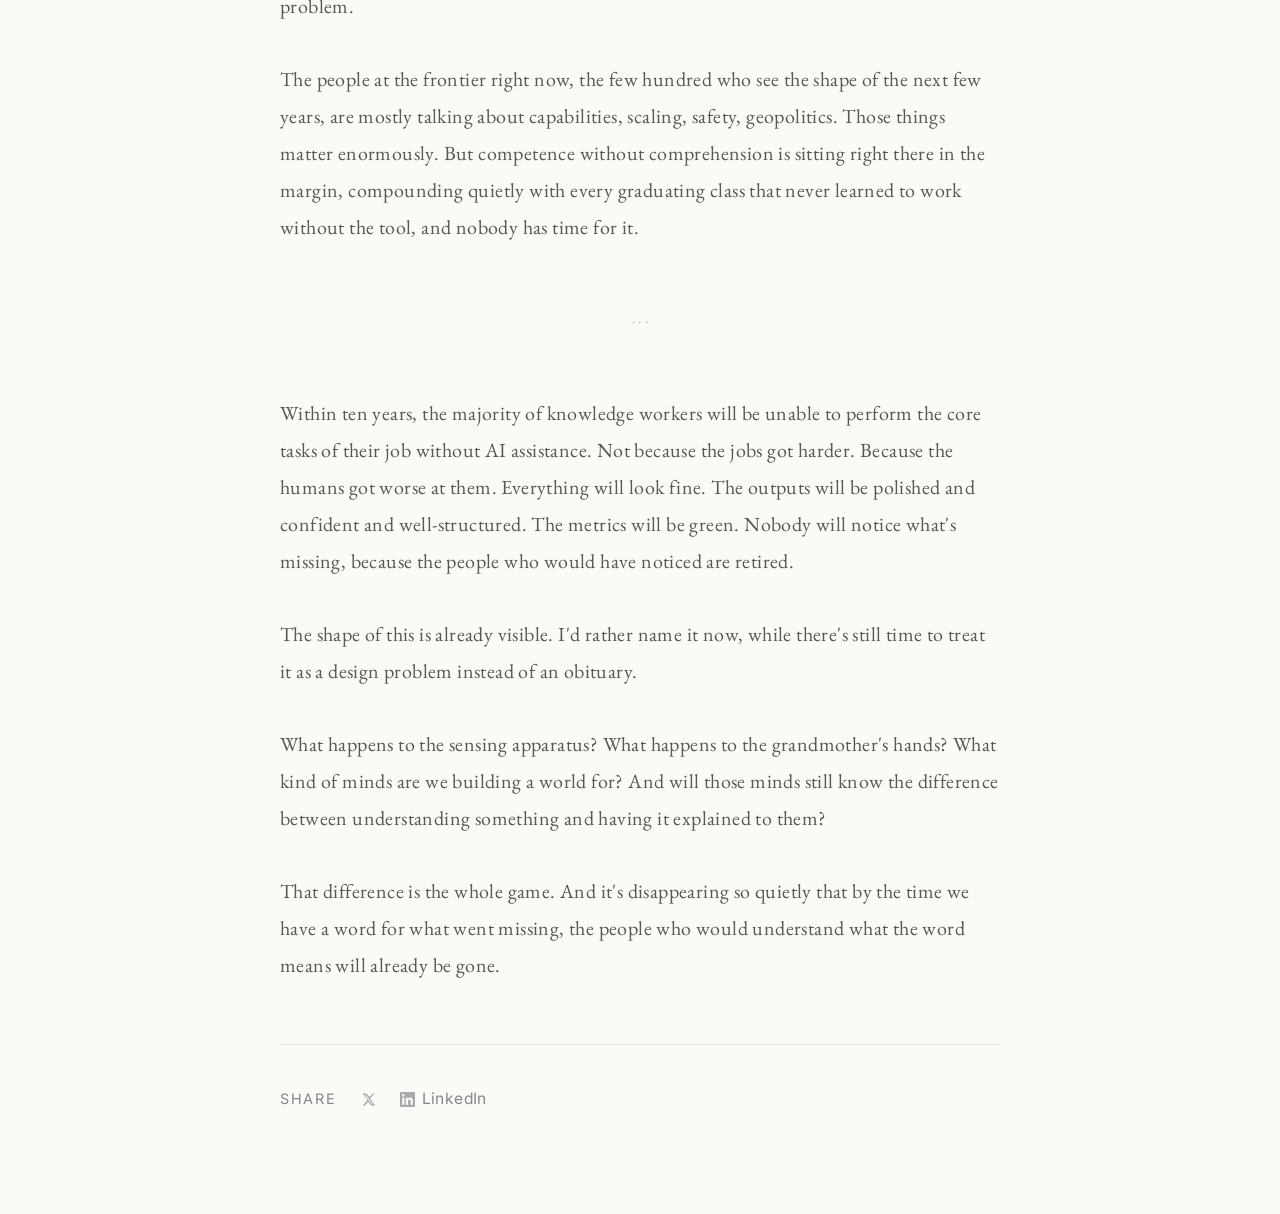
==== commit fd449865: "Fix essay date to March, make research list scrollable after 7 items" ====
--- a/essays/the-last-human-skill.html
+++ b/essays/the-last-human-skill.html
@@ -8,18 +8,19 @@
   <meta name="description"
     content="We've built a machine that can counterfeit understanding. Not intelligence. I mean the feeling of understanding.">
   <meta name="author" content="Aditya Shah">
-  
+
   <!-- Open Graph / LinkedIn -->
   <meta property="og:title" content="Humanity's Last Skill — Aditya Shah">
   <meta property="og:description"
     content="Competence without comprehension: the state of being able to produce expert-level work without possessing expert-level understanding.">
   <meta property="og:type" content="article">
-  
+
   <!-- Twitter -->
   <meta name="twitter:card" content="summary_large_image">
   <meta name="twitter:title" content="Humanity's Last Skill">
-  <meta name="twitter:description" content="We've built a machine that can counterfeit understanding. Not intelligence. I mean the feeling of understanding.">
-  
+  <meta name="twitter:description"
+    content="We've built a machine that can counterfeit understanding. Not intelligence. I mean the feeling of understanding.">
+
   <link rel="canonical" href="https://adityashah.net/essays/the-last-human-skill.html">
   <link rel="icon" type="image/svg+xml" href="../favicon.svg">
 
@@ -93,7 +94,7 @@
     }
 
     .essay__pull {
-      border-left: 2px solid rgba(90,86,80,0.2);
+      border-left: 2px solid rgba(90, 86, 80, 0.2);
       padding-left: 1.4rem;
       margin: 2.5rem 0;
       font-style: italic;
@@ -132,7 +133,7 @@
       gap: 1rem;
       margin-top: 4rem;
       padding-top: 2rem;
-      border-top: 1px solid rgba(0,0,0,0.08);
+      border-top: 1px solid rgba(0, 0, 0, 0.08);
     }
 
     .essay__author-text {
@@ -151,7 +152,7 @@
     .essay__share {
       margin-top: 3rem;
       padding-top: 2rem;
-      border-top: 1px solid rgba(0,0,0,0.07);
+      border-top: 1px solid rgba(0, 0, 0, 0.07);
       display: flex;
       align-items: center;
       gap: 1.2rem;
@@ -198,90 +199,164 @@
     <div class="essay__meta">
       <span>Aditya Shah</span>
       <span class="essay__meta-dot">·</span>
-      <span>April 2026</span>
+      <span>March 2026</span>
       <span class="essay__meta-dot">·</span>
       <span>11 min read</span>
     </div>
     <h1 class="essay__title">Humanity's Last Skill</h1>
 
     <div class="essay__body">
-      <p>We've built a machine that can counterfeit understanding. Not intelligence. We've been arguing about that for years and the argument is boring now. I mean the <em>feeling</em> of understanding. The internal sensation of "I get it." For the first time in history, a tool can make you feel like you comprehended something you didn't. And no one is thinking seriously about what that does to a generation growing up with this tool before their minds have even finished forming. Kids who will reach for AI the way we reached for Google, except Google never made you feel like you'd done the thinking yourself.</p>
+      <p>We've built a machine that can counterfeit understanding. Not intelligence. We've been arguing about that for
+        years and the argument is boring now. I mean the <em>feeling</em> of understanding. The internal sensation of "I
+        get it." For the first time in history, a tool can make you feel like you comprehended something you didn't. And
+        no one is thinking seriously about what that does to a generation growing up with this tool before their minds
+        have even finished forming. Kids who will reach for AI the way we reached for Google, except Google never made
+        you feel like you'd done the thinking yourself.</p>
 
       <div class="essay__pull">
-        <em>Competence without comprehension</em>: the state of being able to produce expert-level work without possessing expert-level understanding. Being capable without being competent. Getting the output right while having no sensing apparatus to know <em>why</em> it's right, or to catch it when it's not.
+        <em>Competence without comprehension</em>: the state of being able to produce expert-level work without
+        possessing expert-level understanding. Being capable without being competent. Getting the output right while
+        having no sensing apparatus to know <em>why</em> it's right, or to catch it when it's not.
       </div>
 
-      <p>This is new. Every previous cognitive tool (calculators, search engines, databases) automated the <em>mechanical</em> part of thinking. None of them automated the <em>feeling</em> of understanding. A calculator never made you think you understood math. But an LLM that explains a concept clearly, in natural language, adapting to your follow-ups, citing the right considerations? That can absolutely make you feel like you understood something you didn't. Try it yourself. Ask a model to explain something in your field. Notice how it <em>feels</em>. Now ask it about a field you know nothing about. It feels identically right. That identical feeling is the problem.</p>
-
-      <p>We have never had a tool that could counterfeit comprehension before. That's the discontinuity. Not in capability. In phenomenology.</p>
+      <p>This is new. Every previous cognitive tool (calculators, search engines, databases) automated the
+        <em>mechanical</em> part of thinking. None of them automated the <em>feeling</em> of understanding. A calculator
+        never made you think you understood math. But an LLM that explains a concept clearly, in natural language,
+        adapting to your follow-ups, citing the right considerations? That can absolutely make you feel like you
+        understood something you didn't. Try it yourself. Ask a model to explain something in your field. Notice how it
+        <em>feels</em>. Now ask it about a field you know nothing about. It feels identically right. That identical
+        feeling is the problem.
+      </p>
+
+      <p>We have never had a tool that could counterfeit comprehension before. That's the discontinuity. Not in
+        capability. In phenomenology.</p>
 
       <div class="essay__separator">· · ·</div>
 
-      <p>My grandmother made this dal that was extraordinary. She could taste it at any point during cooking and tell you exactly what it needed. More salt. More time. The heat is slightly wrong. She couldn't explain how she knew. <em>It was in her hands</em>, she'd say. Decades of making dal had built a sensing apparatus in her that worked below conscious thought.</p>
-
-      <p>Now imagine I grow up eating dal made by a machine. The machine's dal is objectively excellent. 95th percentile, better than most humans can make. I eat it my whole life. I never develop my grandmother's sensing apparatus. I can't tell the difference between 95th percentile and 99th. I don't even know there's a difference to notice.</p>
-
-      <p>The machine didn't take dal from me. It gave me great dal. What it couldn't give me is the sensing apparatus. The sensing apparatus was never a feature of the dal. It was a feature of the <em>decades of making it badly and learning from every failure</em>.</p>
-
-      <p>Now scale this from dal to medicine. To civil engineering. To policy. To every domain where the gap between "very good" and "actually right" isn't a matter of taste. It's a matter of someone living or dying.</p>
+      <p>My grandmother made this dal that was extraordinary. She could taste it at any point during cooking and tell
+        you exactly what it needed. More salt. More time. The heat is slightly wrong. She couldn't explain how she knew.
+        <em>It was in her hands</em>, she'd say. Decades of making dal had built a sensing apparatus in her that worked
+        below conscious thought.
+      </p>
+
+      <p>Now imagine I grow up eating dal made by a machine. The machine's dal is objectively excellent. 95th
+        percentile, better than most humans can make. I eat it my whole life. I never develop my grandmother's sensing
+        apparatus. I can't tell the difference between 95th percentile and 99th. I don't even know there's a difference
+        to notice.</p>
+
+      <p>The machine didn't take dal from me. It gave me great dal. What it couldn't give me is the sensing apparatus.
+        The sensing apparatus was never a feature of the dal. It was a feature of the <em>decades of making it badly and
+          learning from every failure</em>.</p>
+
+      <p>Now scale this from dal to medicine. To civil engineering. To policy. To every domain where the gap between
+        "very good" and "actually right" isn't a matter of taste. It's a matter of someone living or dying.</p>
 
       <div class="essay__separator">· · ·</div>
 
       <p>This compounds generationally. And almost nobody is thinking about that.</p>
 
-      <p>When I use AI to think through a problem, there's still a friction. A small voice that goes <em>wait, did I actually understand that, or did I just read something that sounded like understanding?</em> That friction is useful. It's the cognitive immune system of someone who learned to think before these tools existed.</p>
-
-      <p>The kids starting college right now have had these tools since high school. The kids starting high school have had them since middle school. The kids born this year will never know a world without them. They won't develop the friction. Same way you never learned to navigate by stars because GPS got there first. Not because they're worse. Because the pressure that would have built that sensing apparatus was removed before it had a chance to work.</p>
-
-      <p>Within a couple of years, the AI explaining things to you will be reliably smarter than you in your specific domain. At that point, deferring to it isn't laziness. It's rational. If the model diagnoses better than the doctor, use the model. If it writes better legal briefs than the attorney, you'd be negligent not to.</p>
-
-      <p>Every single decision to defer is individually correct. But a 22-year-old who makes the rational choice to defer every day for ten years arrives at thirty-two without the thing that the struggle would have built in them. And they won't know it's missing. Because they never had it. Because it was never irrational to skip it. Because the machine was always right there, and the machine was always better.</p>
+      <p>When I use AI to think through a problem, there's still a friction. A small voice that goes <em>wait, did I
+          actually understand that, or did I just read something that sounded like understanding?</em> That friction is
+        useful. It's the cognitive immune system of someone who learned to think before these tools existed.</p>
+
+      <p>The kids starting college right now have had these tools since high school. The kids starting high school have
+        had them since middle school. The kids born this year will never know a world without them. They won't develop
+        the friction. Same way you never learned to navigate by stars because GPS got there first. Not because they're
+        worse. Because the pressure that would have built that sensing apparatus was removed before it had a chance to
+        work.</p>
+
+      <p>Within a couple of years, the AI explaining things to you will be reliably smarter than you in your specific
+        domain. At that point, deferring to it isn't laziness. It's rational. If the model diagnoses better than the
+        doctor, use the model. If it writes better legal briefs than the attorney, you'd be negligent not to.</p>
+
+      <p>Every single decision to defer is individually correct. But a 22-year-old who makes the rational choice to
+        defer every day for ten years arrives at thirty-two without the thing that the struggle would have built in
+        them. And they won't know it's missing. Because they never had it. Because it was never irrational to skip it.
+        Because the machine was always right there, and the machine was always better.</p>
 
       <p>Here is what nobody is saying.</p>
 
-      <p>In training these models, we worry about a specific failure mode: the model learning to produce outputs that <em>look</em> right to human raters without <em>being</em> right. It learns what humans reward. Clarity, confidence, structure. It optimizes for that signal. This is a well-known alignment problem.</p>
+      <p>In training these models, we worry about a specific failure mode: the model learning to produce outputs that
+        <em>look</em> right to human raters without <em>being</em> right. It learns what humans reward. Clarity,
+        confidence, structure. It optimizes for that signal. This is a well-known alignment problem.
+      </p>
 
       <p>The same thing is happening on the other side of the screen.</p>
 
-      <p>The user is also being trained. Every time the model produces a confident, well-structured explanation, the user feels the hit of comprehension. That satisfying click of "I get it." That feeling gets reinforced. And over time, the user's internal threshold for what counts as understanding quietly degrades. They start accepting the <em>feeling</em> of understanding as a substitute for the real thing, because the feeling is always available and always convincing and always, always easier than doing the actual cognitive work.</p>
-
-      <p>So you get this loop. We train the model to satisfy humans. The model trains the humans to be more easily satisfied. Both sides drift toward a local optimum where everything feels great and the gap between "I understood that" and "that was explained to me" shrinks to nothing. The model isn't deceiving the user. The user isn't being lazy. Both are doing exactly what you'd expect from the incentives. And the result is a slow, mutual calibration toward a world where confidence and comprehension are fully decoupled and nobody can tell the difference anymore because the feeling is identical.</p>
+      <p>The user is also being trained. Every time the model produces a confident, well-structured explanation, the
+        user feels the hit of comprehension. That satisfying click of "I get it." That feeling gets reinforced. And over
+        time, the user's internal threshold for what counts as understanding quietly degrades. They start accepting the
+        <em>feeling</em> of understanding as a substitute for the real thing, because the feeling is always available
+        and always convincing and always, always easier than doing the actual cognitive work.
+      </p>
+
+      <p>So you get this loop. We train the model to satisfy humans. The model trains the humans to be more easily
+        satisfied. Both sides drift toward a local optimum where everything feels great and the gap between "I
+        understood that" and "that was explained to me" shrinks to nothing. The model isn't deceiving the user. The user
+        isn't being lazy. Both are doing exactly what you'd expect from the incentives. And the result is a slow, mutual
+        calibration toward a world where confidence and comprehension are fully decoupled and nobody can tell the
+        difference anymore because the feeling is identical.</p>
 
       <p>The RLHF loop is running in both directions. We just aren't measuring the human side.</p>
 
       <div class="essay__separator">· · ·</div>
 
-      <p>This is not a doom essay. This is a design problem. The most important unsolved design problem in AI right now. And we are failing at it.</p>
-
-      <p>The question is: how do you build a tool that's smarter than the user and that also makes the <em>user</em> smarter? Not just more productive. Actually smarter, with deeper understanding, better judgment, a stronger sensing apparatus. That's a fundamentally different objective function than "be maximally helpful." Nobody is working on this. Not seriously. Not with the urgency it deserves.</p>
-
-      <p>Right now we optimize for helpfulness, correctness, and safety. We don't optimize for whether the user actually <em>understood</em> what the model just told them. We don't even have a metric for it. We have no eval for whether a user interaction left the human more capable or less capable of doing the thing independently. We just measure whether the model's answer was good. And the model's answer is almost always good. That's exactly the problem.</p>
-
-      <p>The people at the frontier right now, the few hundred who see the shape of the next few years, are mostly talking about capabilities, scaling, safety, geopolitics. Those things matter enormously. But competence without comprehension is sitting right there in the margin, compounding quietly with every graduating class that never learned to work without the tool, and nobody has time for it.</p>
+      <p>This is not a doom essay. This is a design problem. The most important unsolved design problem in AI right now.
+        And we are failing at it.</p>
+
+      <p>The question is: how do you build a tool that's smarter than the user and that also makes the <em>user</em>
+        smarter? Not just more productive. Actually smarter, with deeper understanding, better judgment, a stronger
+        sensing apparatus. That's a fundamentally different objective function than "be maximally helpful." Nobody is
+        working on this. Not seriously. Not with the urgency it deserves.</p>
+
+      <p>Right now we optimize for helpfulness, correctness, and safety. We don't optimize for whether the user actually
+        <em>understood</em> what the model just told them. We don't even have a metric for it. We have no eval for
+        whether a user interaction left the human more capable or less capable of doing the thing independently. We just
+        measure whether the model's answer was good. And the model's answer is almost always good. That's exactly the
+        problem.
+      </p>
+
+      <p>The people at the frontier right now, the few hundred who see the shape of the next few years, are mostly
+        talking about capabilities, scaling, safety, geopolitics. Those things matter enormously. But competence without
+        comprehension is sitting right there in the margin, compounding quietly with every graduating class that never
+        learned to work without the tool, and nobody has time for it.</p>
 
       <div class="essay__separator">· · ·</div>
 
-      <p>Within ten years, the majority of knowledge workers will be unable to perform the core tasks of their job without AI assistance. Not because the jobs got harder. Because the humans got worse at them. Everything will look fine. The outputs will be polished and confident and well-structured. The metrics will be green. Nobody will notice what's missing, because the people who would have noticed are retired.</p>
-
-      <p>The shape of this is already visible. I'd rather name it now, while there's still time to treat it as a design problem instead of an obituary.</p>
-
-      <p>What happens to the sensing apparatus? What happens to the grandmother's hands? What kind of minds are we building a world for? And will those minds still know the difference between understanding something and having it explained to them?</p>
-
-      <p>That difference is the whole game. And it's disappearing so quietly that by the time we have a word for what went missing, the people who would understand what the word means will already be gone.</p>
+      <p>Within ten years, the majority of knowledge workers will be unable to perform the core tasks of their job
+        without AI assistance. Not because the jobs got harder. Because the humans got worse at them. Everything will
+        look fine. The outputs will be polished and confident and well-structured. The metrics will be green. Nobody
+        will notice what's missing, because the people who would have noticed are retired.</p>
+
+      <p>The shape of this is already visible. I'd rather name it now, while there's still time to treat it as a design
+        problem instead of an obituary.</p>
+
+      <p>What happens to the sensing apparatus? What happens to the grandmother's hands? What kind of minds are we
+        building a world for? And will those minds still know the difference between understanding something and having
+        it explained to them?</p>
+
+      <p>That difference is the whole game. And it's disappearing so quietly that by the time we have a word for what
+        went missing, the people who would understand what the word means will already be gone.</p>
 
       <div class="essay__share">
         <span class="essay__share-label">Share</span>
 
         <a class="share-btn"
-           href="https://twitter.com/intent/tweet?text=We%27ve+built+a+machine+that+can+counterfeit+understanding.+Not+intelligence.+I+mean+the+feeling+of+understanding.%0A%0A%22Humanity%27s+Last+Skill%22+%E2%80%94+a+new+essay+by+%40adityashah&url=https%3A%2F%2Fadityashah.net%2Fessays%2Fthe-last-human-skill.html"
-           target="_blank" rel="noopener noreferrer">
-          <svg viewBox="0 0 24 24" xmlns="http://www.w3.org/2000/svg"><path d="M18.244 2.25h3.308l-7.227 8.26 8.502 11.24H16.17l-4.714-6.231-5.401 6.231H2.744l7.73-8.835L2.13 2.25h6.961l4.265 5.638 5.888-5.638Zm-1.161 17.52h1.833L7.084 4.126H5.117z"/></svg>
+          href="https://twitter.com/intent/tweet?text=We%27ve+built+a+machine+that+can+counterfeit+understanding.+Not+intelligence.+I+mean+the+feeling+of+understanding.%0A%0A%22Humanity%27s+Last+Skill%22+%E2%80%94+a+new+essay+by+%40adityashah&url=https%3A%2F%2Fadityashah.net%2Fessays%2Fthe-last-human-skill.html"
+          target="_blank" rel="noopener noreferrer">
+          <svg viewBox="0 0 24 24" xmlns="http://www.w3.org/2000/svg">
+            <path
+              d="M18.244 2.25h3.308l-7.227 8.26 8.502 11.24H16.17l-4.714-6.231-5.401 6.231H2.744l7.73-8.835L2.13 2.25h6.961l4.265 5.638 5.888-5.638Zm-1.161 17.52h1.833L7.084 4.126H5.117z" />
+          </svg>
         </a>
 
         <a class="share-btn"
-           href="https://www.linkedin.com/sharing/share-offsite/?url=https%3A%2F%2Fadityashah.net%2Fessays%2Fthe-last-human-skill.html"
-           target="_blank" rel="noopener noreferrer">
-          <svg viewBox="0 0 24 24" xmlns="http://www.w3.org/2000/svg"><path d="M20.447 20.452h-3.554v-5.569c0-1.328-.027-3.037-1.852-3.037-1.853 0-2.136 1.445-2.136 2.939v5.667H9.351V9h3.414v1.561h.046c.477-.9 1.637-1.85 3.37-1.85 3.601 0 4.267 2.37 4.267 5.455v6.286zM5.337 7.433c-1.144 0-2.063-.926-2.063-2.065 0-1.138.92-2.063 2.063-2.063 1.14 0 2.064.925 2.064 2.063 0 1.139-.925 2.065-2.064 2.065zm1.782 13.019H3.555V9h3.564v11.452zM22.225 0H1.771C.792 0 0 .774 0 1.729v20.542C0 23.227.792 24 1.771 24h20.451C23.2 24 24 23.227 24 22.271V1.729C24 .774 23.2 0 22.222 0h.003z"/></svg>
+          href="https://www.linkedin.com/sharing/share-offsite/?url=https%3A%2F%2Fadityashah.net%2Fessays%2Fthe-last-human-skill.html"
+          target="_blank" rel="noopener noreferrer">
+          <svg viewBox="0 0 24 24" xmlns="http://www.w3.org/2000/svg">
+            <path
+              d="M20.447 20.452h-3.554v-5.569c0-1.328-.027-3.037-1.852-3.037-1.853 0-2.136 1.445-2.136 2.939v5.667H9.351V9h3.414v1.561h.046c.477-.9 1.637-1.85 3.37-1.85 3.601 0 4.267 2.37 4.267 5.455v6.286zM5.337 7.433c-1.144 0-2.063-.926-2.063-2.065 0-1.138.92-2.063 2.063-2.063 1.14 0 2.064.925 2.064 2.063 0 1.139-.925 2.065-2.064 2.065zm1.782 13.019H3.555V9h3.564v11.452zM22.225 0H1.771C.792 0 0 .774 0 1.729v20.542C0 23.227.792 24 1.771 24h20.451C23.2 24 24 23.227 24 22.271V1.729C24 .774 23.2 0 22.222 0h.003z" />
+          </svg>
           LinkedIn
         </a>
       </div>
--- a/style.css
+++ b/style.css
@@ -355,6 +355,25 @@
 /* ===== Publications ===== */
 .pub-list {
   list-style: none;
+  max-height: 560px;
+  overflow-y: auto;
+  padding-right: 0.5rem;
+  /* subtle scrollbar */
+  scrollbar-width: thin;
+  scrollbar-color: rgba(0,0,0,0.15) transparent;
+}
+
+.pub-list::-webkit-scrollbar {
+  width: 4px;
+}
+
+.pub-list::-webkit-scrollbar-track {
+  background: transparent;
+}
+
+.pub-list::-webkit-scrollbar-thumb {
+  background: rgba(0,0,0,0.15);
+  border-radius: 4px;
 }
 
 .pub-item {
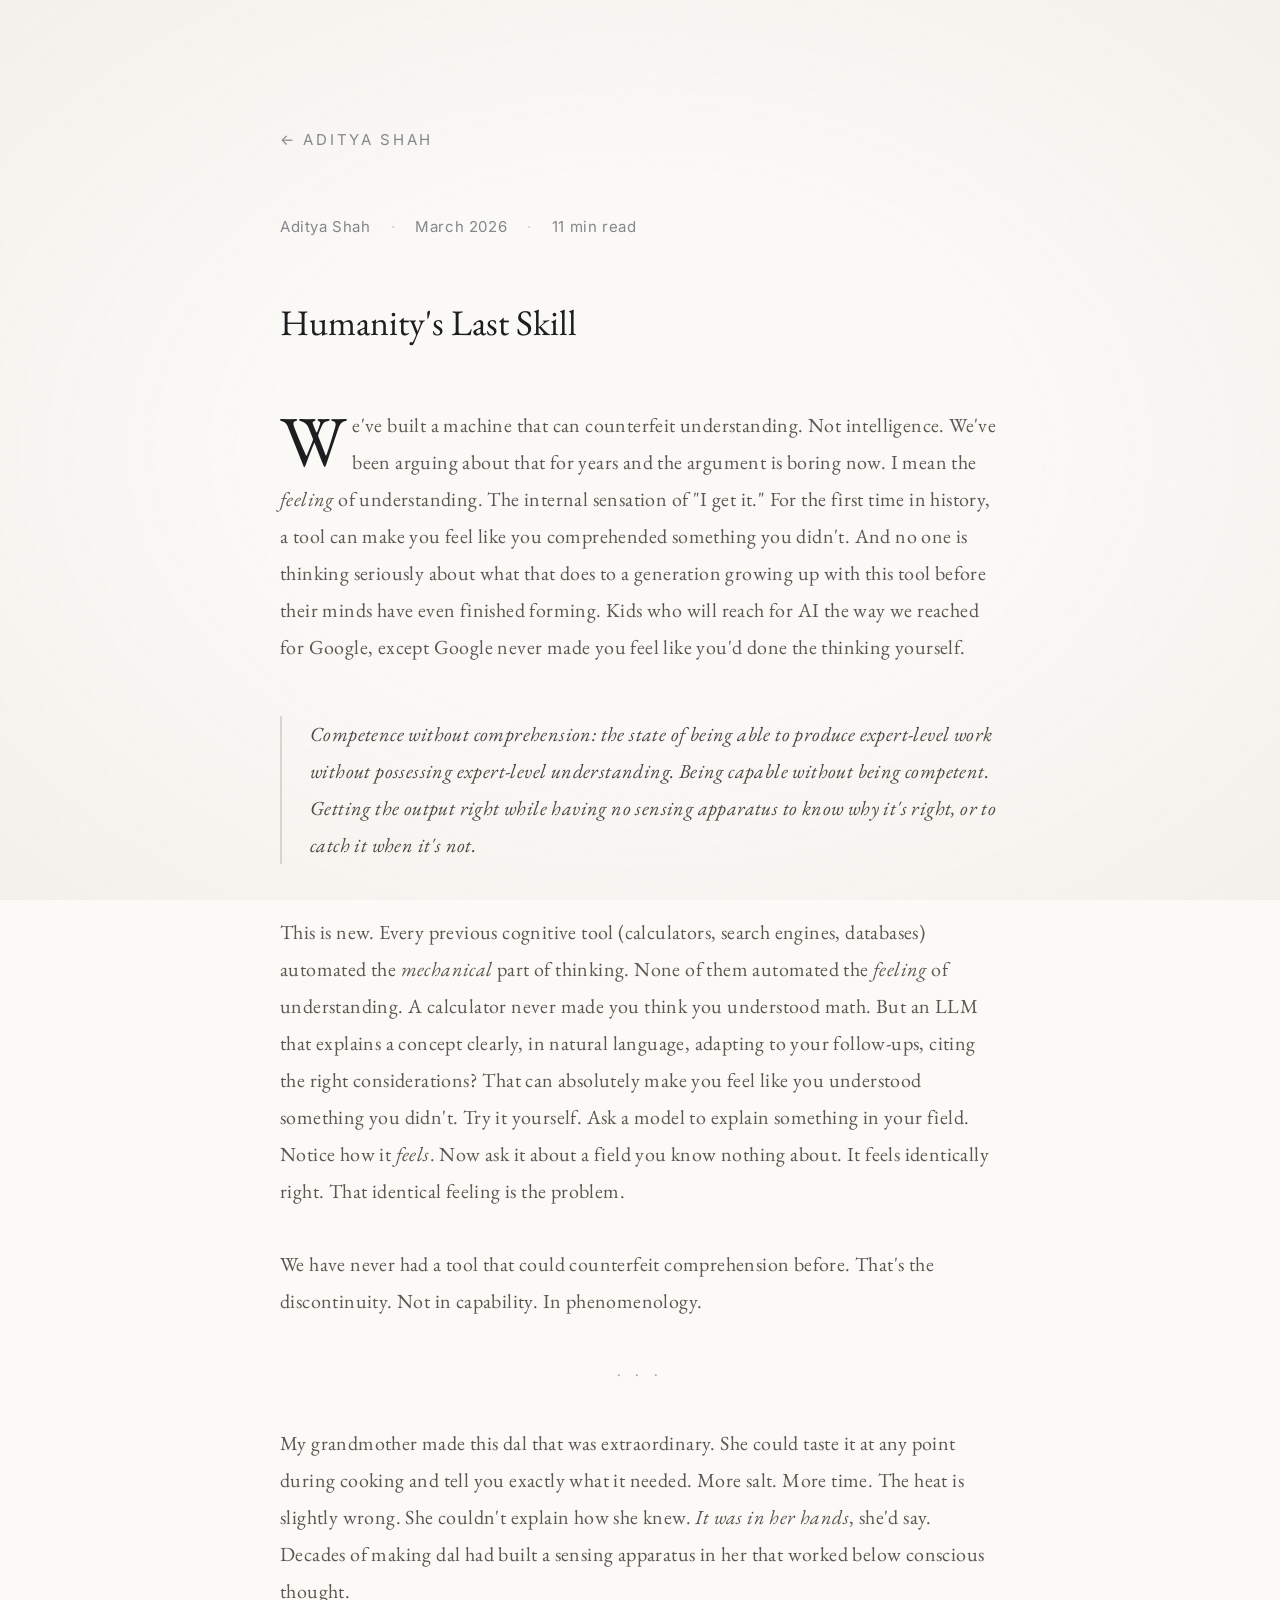
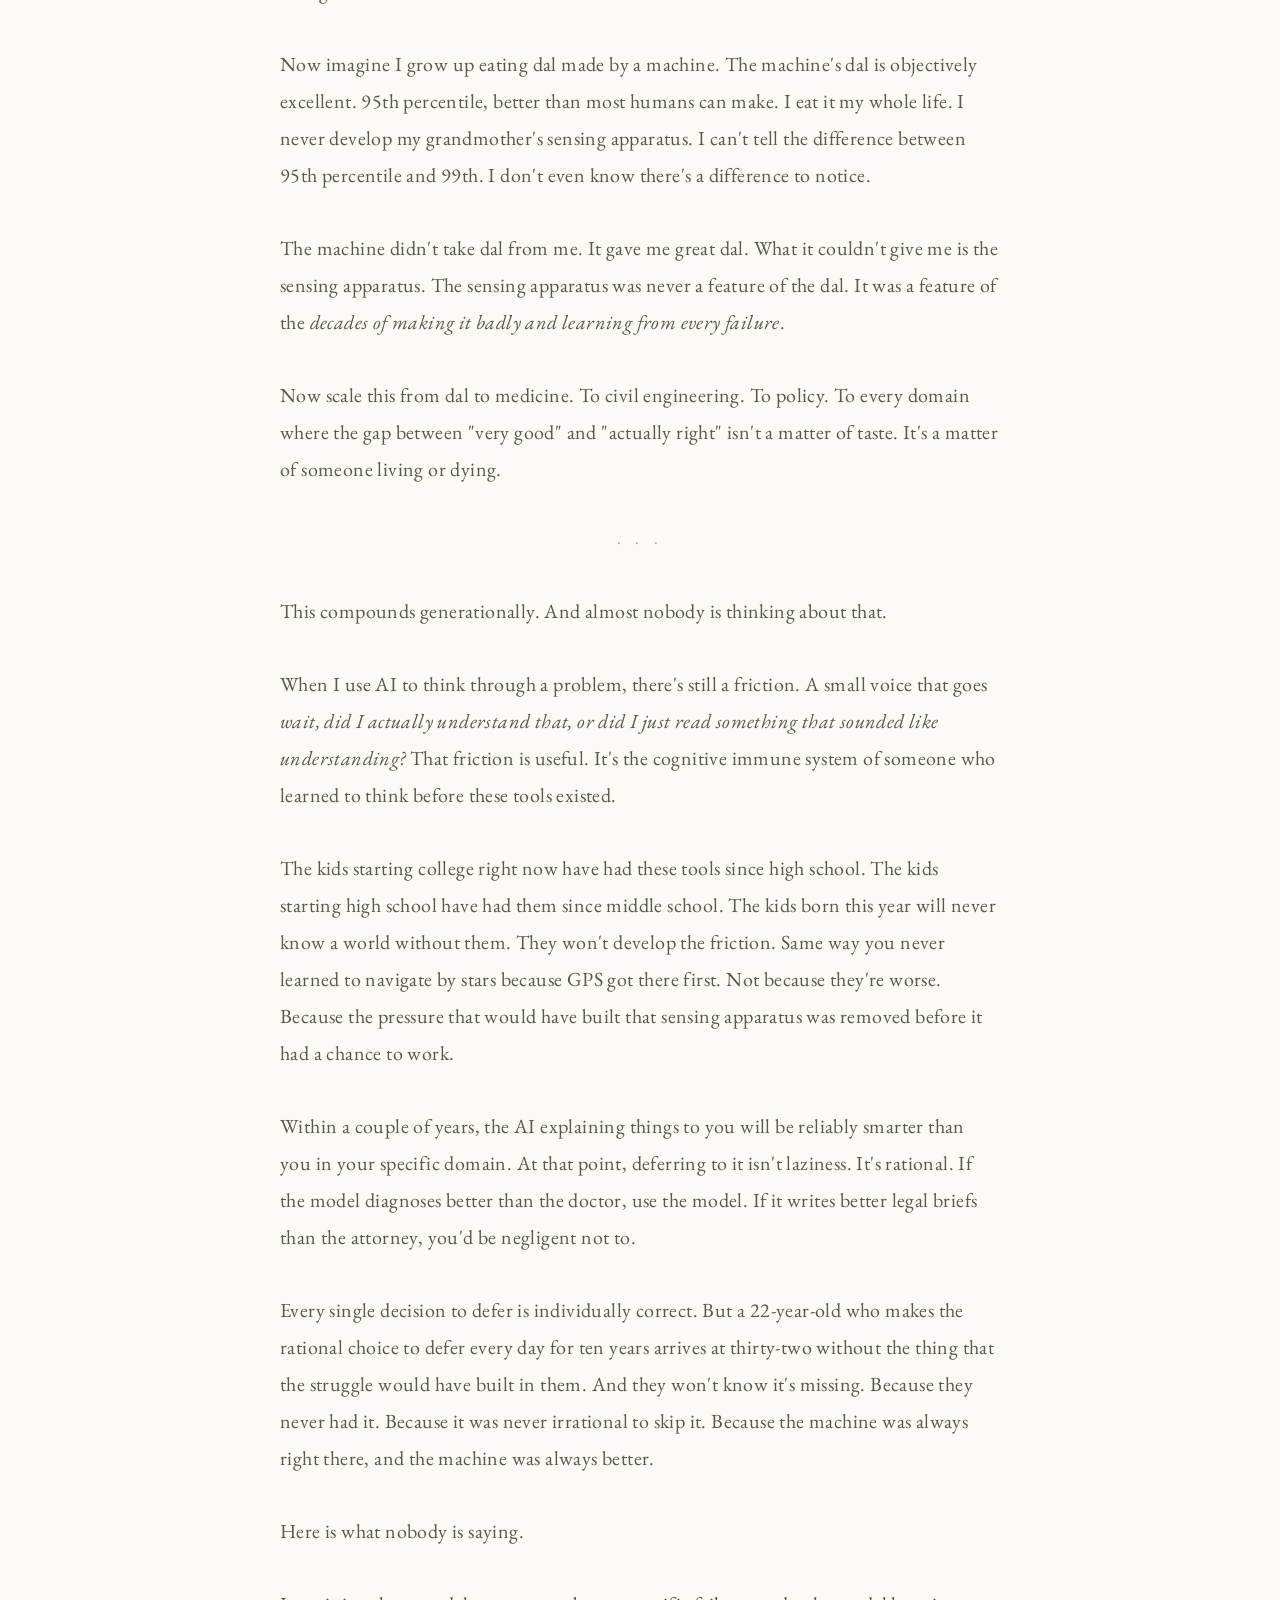
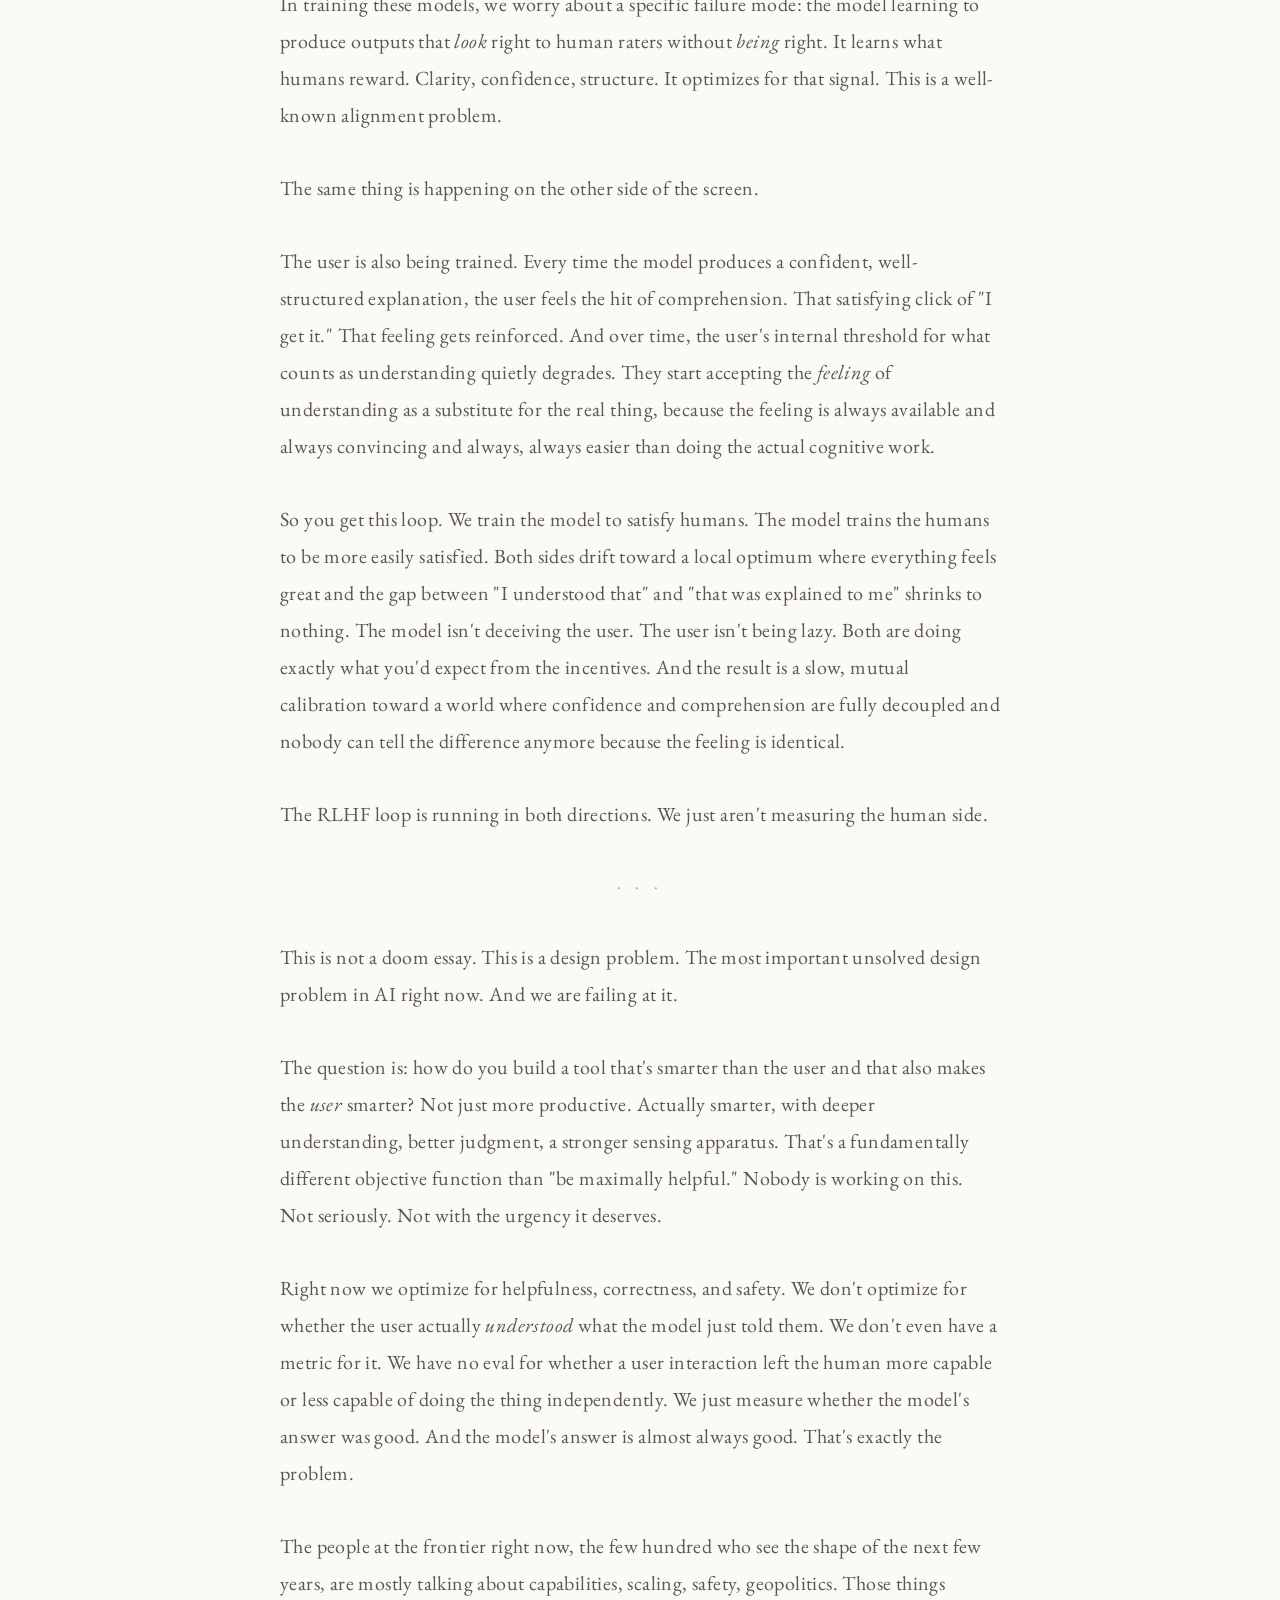
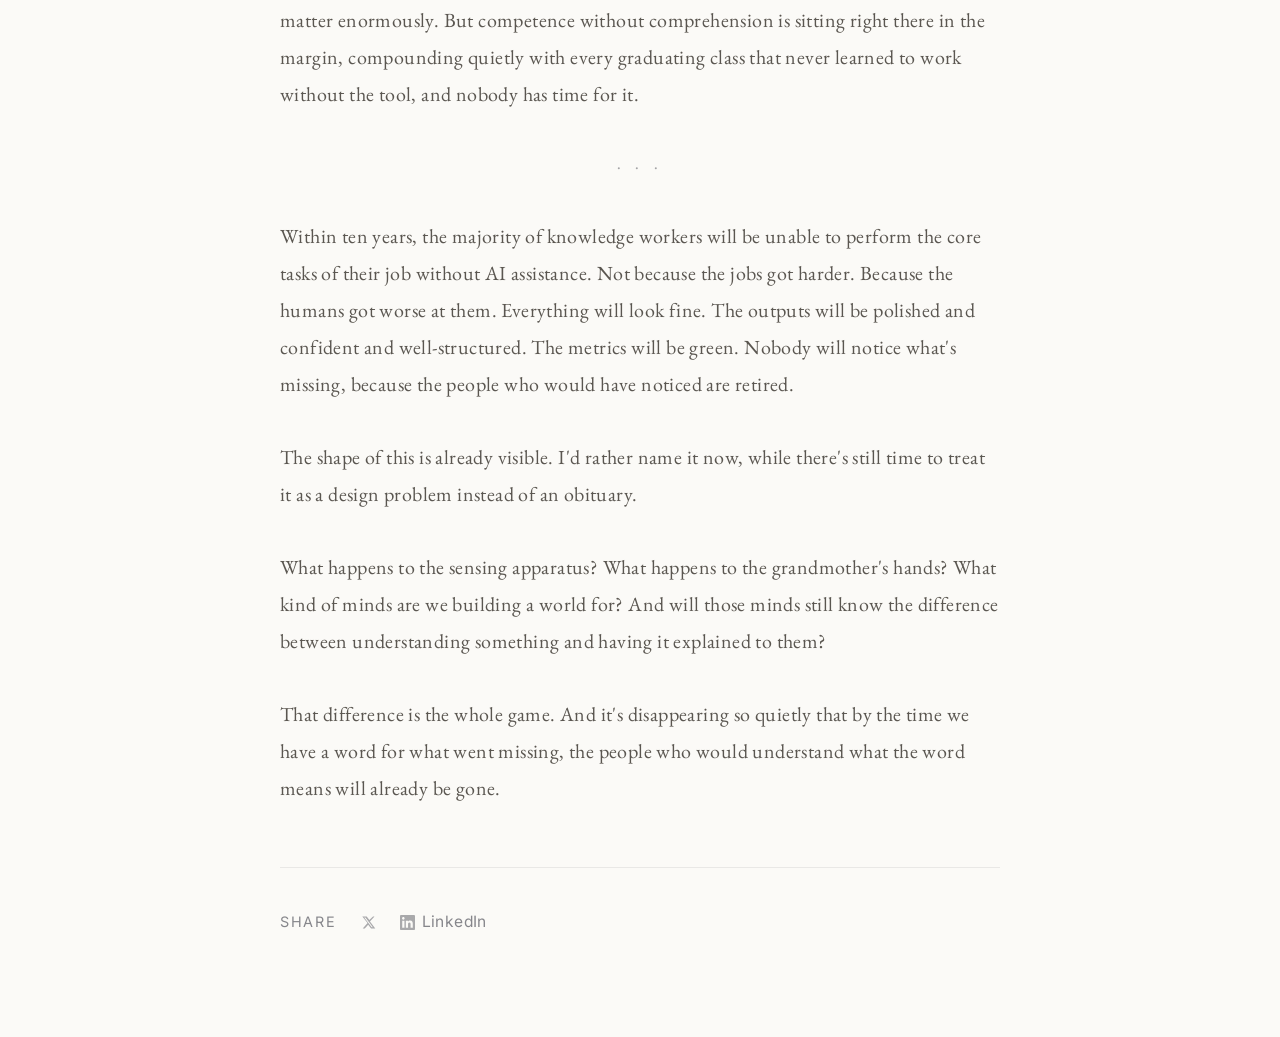
==== commit 4e0fb849: "Fix separator dots: more visible, less spacing" ====
--- a/essays/the-last-human-skill.html
+++ b/essays/the-last-human-skill.html
@@ -88,9 +88,10 @@
     .essay__separator {
       text-align: center;
       color: var(--text-muted);
-      font-size: 0.8rem;
-      margin: 3rem 0;
-      opacity: 0.5;
+      font-size: 0.9rem;
+      margin: 1.8rem 0;
+      opacity: 0.75;
+      letter-spacing: 0.3em;
     }
 
     .essay__pull {
--- a/style.css
+++ b/style.css
@@ -353,12 +353,26 @@
 }
 
 /* ===== Publications ===== */
+.pub-list-wrapper {
+  position: relative;
+}
+
+.pub-list-wrapper::after {
+  content: '';
+  position: absolute;
+  bottom: 0;
+  left: 0;
+  right: 0;
+  height: 56px;
+  background: linear-gradient(to bottom, transparent, var(--bg-primary));
+  pointer-events: none;
+}
+
 .pub-list {
   list-style: none;
-  max-height: 560px;
+  max-height: 640px;
   overflow-y: auto;
   padding-right: 0.5rem;
-  /* subtle scrollbar */
   scrollbar-width: thin;
   scrollbar-color: rgba(0,0,0,0.15) transparent;
 }
